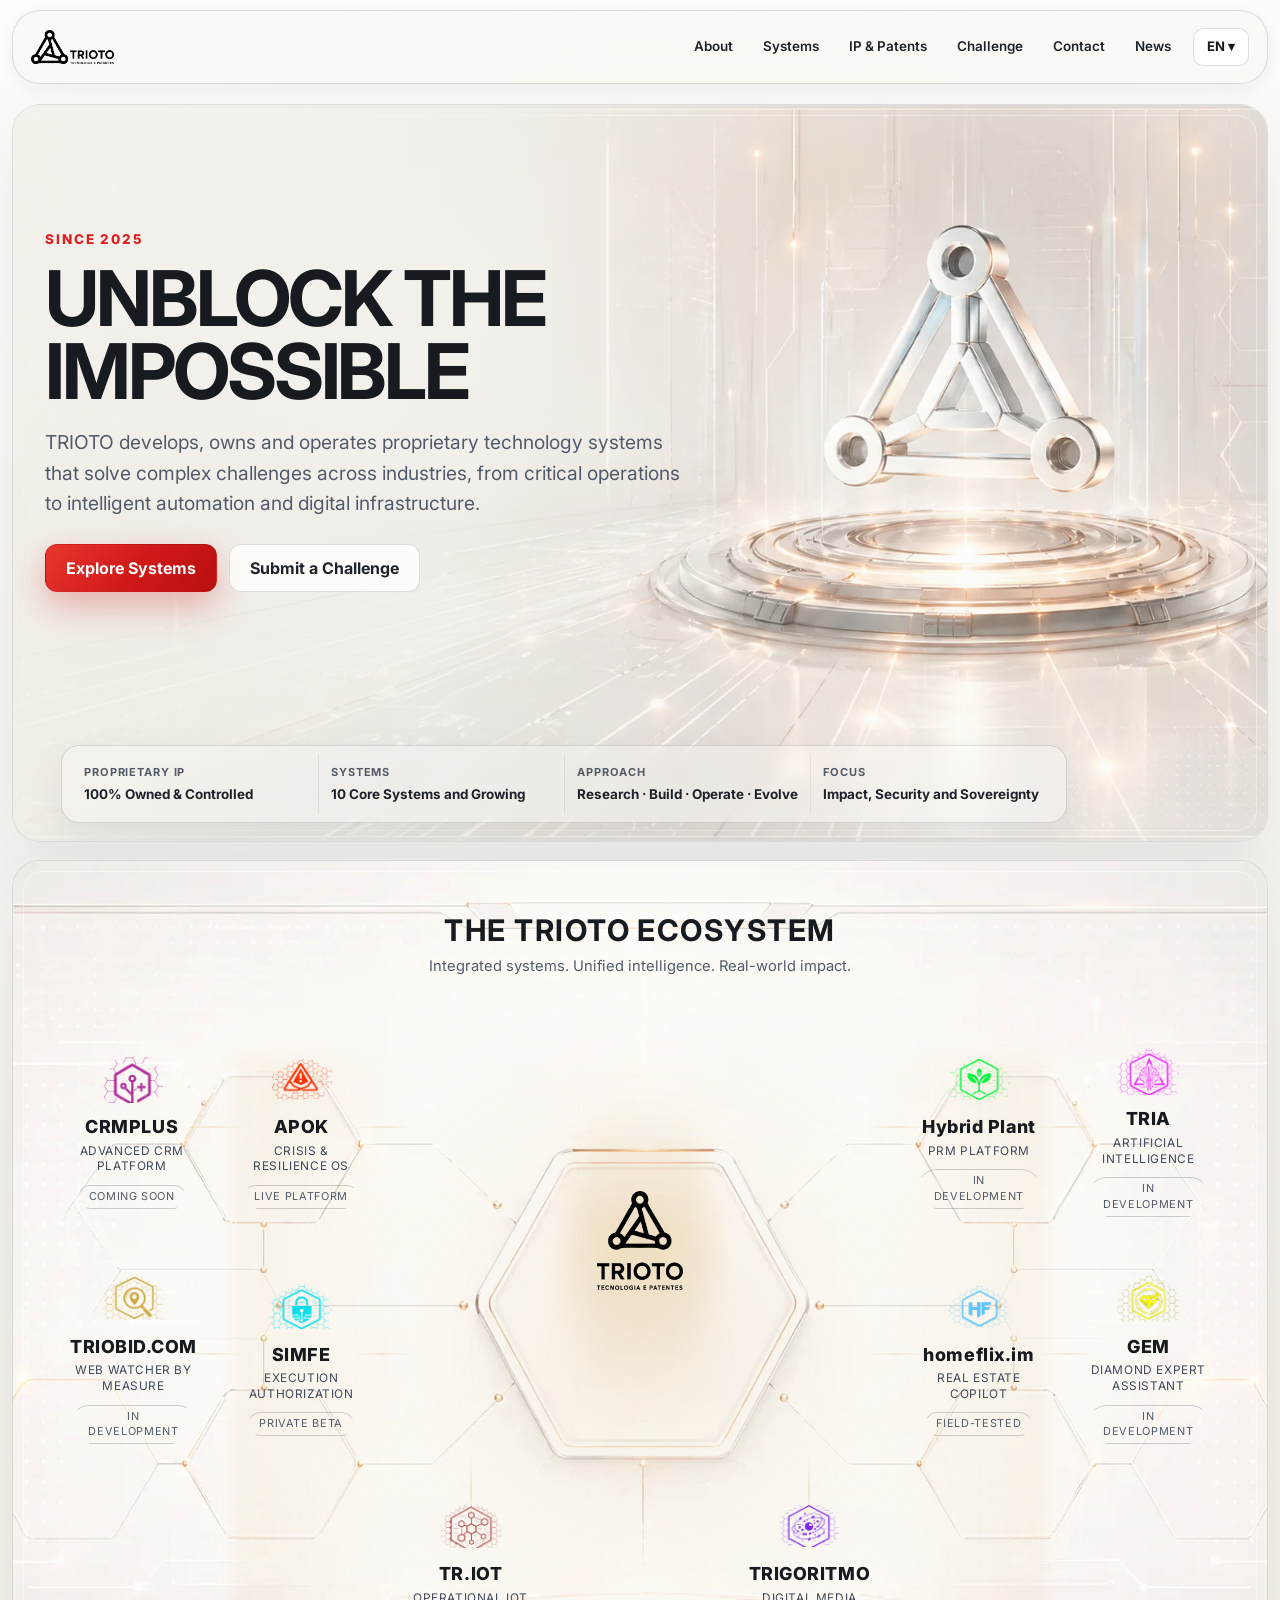
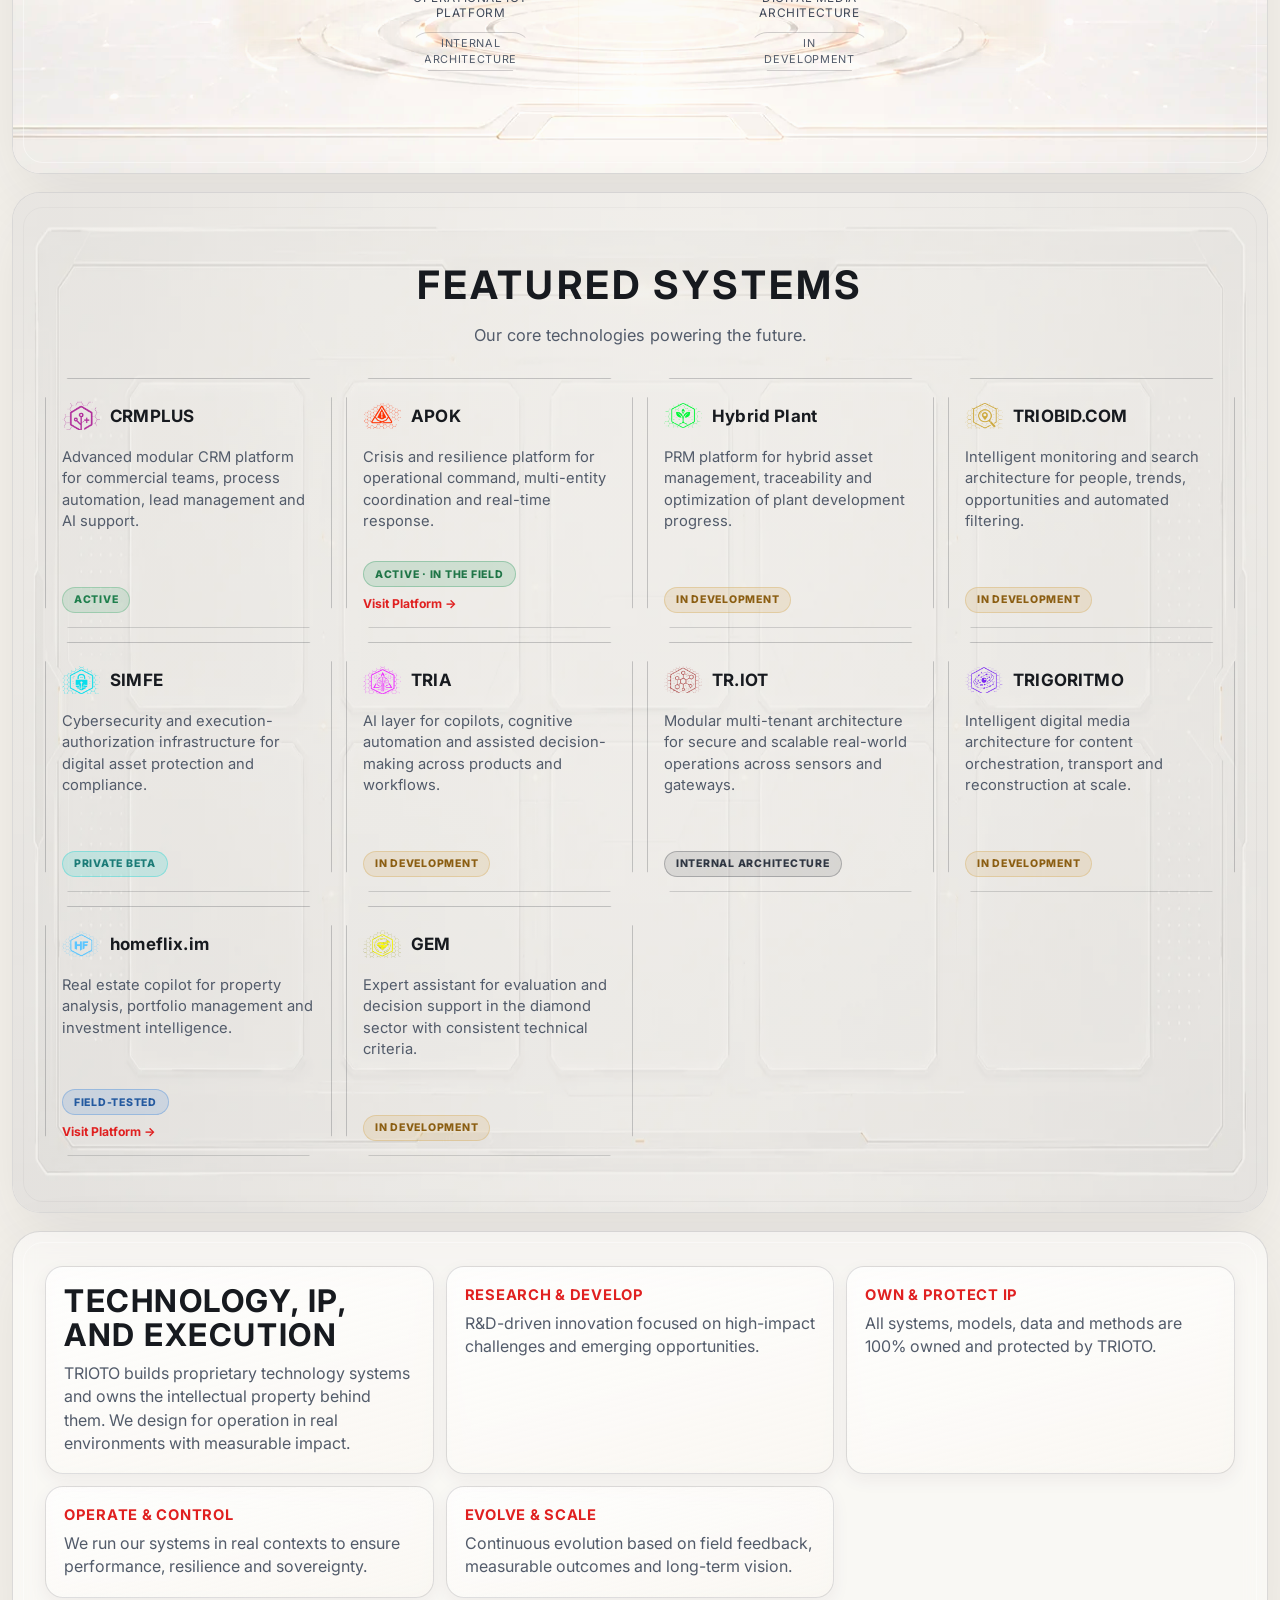
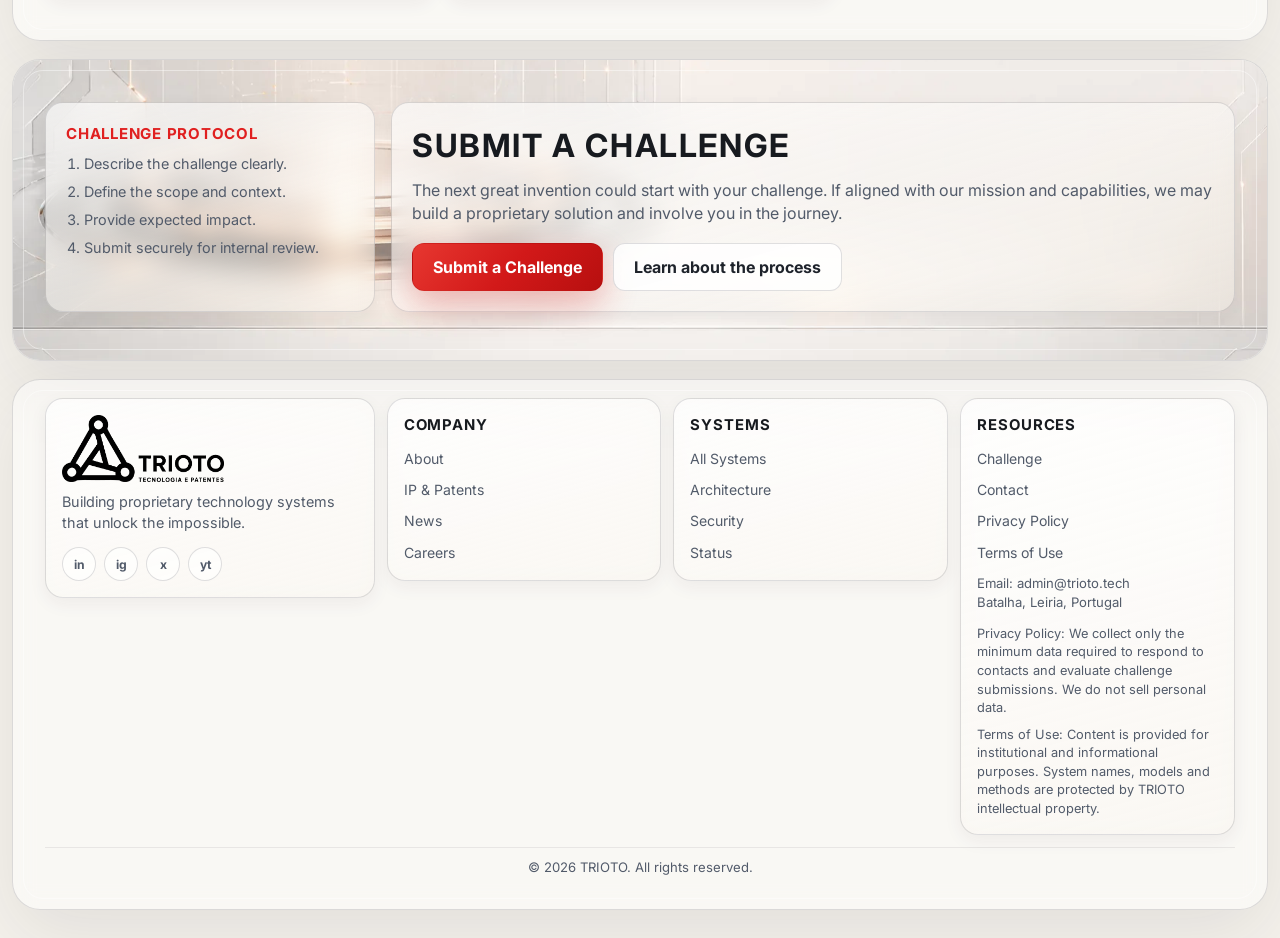
==== index.html @ 63479843 "Refine hero metrics bar visibility and align ecosystem/featured layout" ====
<!doctype html>
<html lang="en">
<head>
  <meta charset="utf-8">
  <meta name="viewport" content="width=device-width, initial-scale=1">
  <title>TRIOTO — Technology, IP & Operational Systems</title>
  <meta name="description" content="TRIOTO develops, owns and operates proprietary technology systems with in-house intellectual property across AI, cybersecurity and operational platforms.">
  <meta name="keywords" content="proprietary technology, intellectual property, technology systems, deep tech, AI, cybersecurity, operational platforms, TRIOTO">
  <meta name="robots" content="index, follow">

  <link rel="canonical" href="https://trioto.tech/">
  <link rel="alternate" hreflang="en" href="https://trioto.tech/">
  <link rel="alternate" hreflang="pt" href="https://trioto.tech/index-pt.html">
  <link rel="alternate" hreflang="x-default" href="https://trioto.tech/">

  <link rel="icon" href="/assets/favicon.svg" type="image/svg+xml">
  <link rel="icon" href="/assets/favicon-32.png" sizes="32x32">
  <link rel="icon" href="/assets/favicon-16.png" sizes="16x16">
  <link rel="apple-touch-icon" href="/assets/apple-touch-icon.png">
  <link rel="manifest" href="/site.webmanifest">

  <meta property="og:title" content="TRIOTO — Technology, IP & Operational Systems">
  <meta property="og:description" content="Integrated systems. Unified intelligence. Real-world impact.">
  <meta property="og:type" content="website">
  <meta property="og:url" content="https://trioto.tech/">
  <meta property="og:image" content="https://trioto.tech/assets/backgrounds/01_hero_landing_bg_with_3d_trioto_emblem.png">
  <meta name="twitter:card" content="summary_large_image">
  <meta name="twitter:title" content="TRIOTO — Technology, IP & Operational Systems">
  <meta name="twitter:description" content="Proprietary technology systems, in-house IP and real-world execution.">
  <meta name="twitter:image" content="https://trioto.tech/assets/backgrounds/01_hero_landing_bg_with_3d_trioto_emblem.png">

  <link rel="preconnect" href="https://fonts.googleapis.com">
  <link rel="preconnect" href="https://fonts.gstatic.com" crossorigin>
  <link href="https://fonts.googleapis.com/css2?family=Inter:wght@400;500;600;700;800&display=swap" rel="stylesheet">
  <link rel="stylesheet" href="assets/css/trioto-site.css?v=20260428r5">

  <script type="application/ld+json">
  {
    "@context": "https://schema.org",
    "@type": "Organization",
    "name": "TRIOTO",
    "url": "https://trioto.tech",
    "logo": "https://trioto.tech/assets/logo-trioto-horizontal-official-black.png",
    "email": "admin@trioto.tech",
    "address": {
      "@type": "PostalAddress",
      "addressLocality": "Batalha",
      "addressRegion": "Leiria",
      "addressCountry": "PT"
    }
  }
  </script>
</head>
<body>
  <a class="skip-link" href="#main">Skip to content</a>

  <header class="site-header">
    <div class="header-inner">
      <a class="brand-link" href="index.html" aria-label="TRIOTO home">
        <img class="brand-logo" src="assets/logo-trioto-horizontal-official-black.png" alt="TRIOTO">
        <span class="brand-text">
          <span class="brand-name">Technology & Intent</span>
          <span class="brand-tagline">Proprietary Systems</span>
        </span>
      </a>

      <button class="menu-toggle" type="button" aria-label="Open navigation" aria-expanded="false" aria-controls="primary-nav">☰</button>

      <nav class="primary-nav" id="primary-nav" aria-label="Primary">
        <a class="nav-link" href="#about">About</a>
        <a class="nav-link" href="#systems">Systems</a>
        <a class="nav-link" href="#ip-patents">IP &amp; Patents</a>
        <a class="nav-link" href="challenge.html">Challenge</a>
        <a class="nav-link" href="#contact">Contact</a>
        <a class="nav-link" href="#news">News</a>

        <details class="lang-switch">
          <summary>EN ▾</summary>
          <div class="lang-menu">
            <a href="index.html" aria-current="page">English</a>
            <a href="index-pt.html" lang="pt">Português</a>
          </div>
        </details>
      </nav>
    </div>
  </header>

  <main id="main">
    <section class="section-shell home-hero" data-parallax>
      <div class="section-bg" aria-hidden="true"></div>
      <div class="hero-grid">
        <div class="hero-copy reveal" data-reveal>
          <p class="eyebrow">Since 2025</p>
          <h1 class="hero-title"><span class="hero-line">Unblock the</span><span class="hero-line">impossible</span></h1>
          <p class="hero-lead">TRIOTO develops, owns and operates proprietary technology systems that solve complex challenges across industries, from critical operations to intelligent automation and digital infrastructure.</p>
          <div class="hero-actions">
            <a class="btn btn-primary" href="#systems">Explore Systems</a>
            <a class="btn btn-secondary" href="challenge.html">Submit a Challenge</a>
          </div>
        </div>
      </div>

      <aside class="hero-metrics hero-metrics-bar reveal" data-reveal aria-label="Key TRIOTO highlights">
        <div class="metric">
          <p class="metric-label">Proprietary IP</p>
          <p class="metric-value">100% Owned &amp; Controlled</p>
        </div>
        <div class="metric">
          <p class="metric-label">Systems</p>
          <p class="metric-value">10 Core Systems and Growing</p>
        </div>
        <div class="metric">
          <p class="metric-label">Approach</p>
          <p class="metric-value">Research · Build · Operate · Evolve</p>
        </div>
        <div class="metric">
          <p class="metric-label">Focus</p>
          <p class="metric-value">Impact, Security and Sovereignty</p>
        </div>
      </aside>
    </section>

    <section class="section-shell ecosystem-section" id="systems">
      <div class="section-bg" aria-hidden="true"></div>
      <div class="section-container">
        <h2 class="section-heading reveal" data-reveal>The TRIOTO Ecosystem</h2>
        <p class="section-subheading reveal" data-reveal>Integrated systems. Unified intelligence. Real-world impact.</p>

        <div class="ecosystem-map reveal" data-reveal>
          <div class="hex-slot" data-slot="crm">
            <div class="hex-tile" aria-label="CRMPLUS coming soon link">
              <img class="hex-logo" src="assets/logos-official/logo-crmplus-symbol.png" alt="CRMPLUS">
              <p class="hex-title">CRMPLUS</p>
              <p class="hex-subtitle">Advanced CRM Platform</p>
              <span class="hex-chip">Coming Soon</span>
            </div>
          </div>

          <div class="hex-slot" data-slot="apok">
            <a class="hex-tile is-link" href="https://www.apokaliptika.com/" target="_blank" rel="noopener">
              <img class="hex-logo" src="assets/logos-official/logo-apok-symbol.png" alt="APOK">
              <p class="hex-title">APOK</p>
              <p class="hex-subtitle">Crisis &amp; Resilience OS</p>
              <span class="hex-chip">Live Platform</span>
            </a>
          </div>

          <div class="hex-slot" data-slot="hybrid">
            <div class="hex-tile" aria-label="Hybrid Plant coming soon link">
              <img class="hex-logo" src="assets/logos-official/logo-hybridplant-symbol.png" alt="Hybrid Plant">
              <p class="hex-title">Hybrid Plant</p>
              <p class="hex-subtitle">PRM Platform</p>
              <span class="hex-chip">In Development</span>
            </div>
          </div>

          <div class="hex-slot" data-slot="tria">
            <div class="hex-tile" aria-label="TRIA coming soon link">
              <img class="hex-logo" src="assets/logos-official/logo-tria-symbol.png" alt="TRIA">
              <p class="hex-title">TRIA</p>
              <p class="hex-subtitle">Artificial Intelligence</p>
              <span class="hex-chip">In Development</span>
            </div>
          </div>

          <div class="hex-slot" data-slot="triobid">
            <div class="hex-tile" aria-label="TRIOBID.COM coming soon link">
              <img class="hex-logo" src="assets/logos-official/logo-triobid-symbol.png" alt="TRIOBID.COM">
              <p class="hex-title">TRIOBID.COM</p>
              <p class="hex-subtitle">Web Watcher by Measure</p>
              <span class="hex-chip">In Development</span>
            </div>
          </div>

          <div class="hex-slot" data-slot="simfe">
            <div class="hex-tile" aria-label="SIMFE coming soon link">
              <img class="hex-logo" src="assets/logos-official/logo-simfe-symbol.png" alt="SIMFE">
              <p class="hex-title">SIMFE</p>
              <p class="hex-subtitle">Execution Authorization</p>
              <span class="hex-chip">Private Beta</span>
            </div>
          </div>

          <div class="hex-slot" data-slot="homeflix">
            <a class="hex-tile is-link" href="https://homeflix.im/" target="_blank" rel="noopener">
              <img class="hex-logo" src="assets/logos-official/logo-homeflix-symbol.png" alt="homeflix.im">
              <p class="hex-title">homeflix.im</p>
              <p class="hex-subtitle">Real Estate Copilot</p>
              <span class="hex-chip">Field-Tested</span>
            </a>
          </div>

          <div class="hex-slot" data-slot="gem">
            <div class="hex-tile" aria-label="GEM coming soon link">
              <img class="hex-logo" src="assets/logos-official/logo-gem-symbol.png" alt="GEM">
              <p class="hex-title">GEM</p>
              <p class="hex-subtitle">Diamond Expert Assistant</p>
              <span class="hex-chip">In Development</span>
            </div>
          </div>

          <div class="hex-slot" data-slot="triot">
            <div class="hex-tile" aria-label="TR.IOT coming soon link">
              <img class="hex-logo" src="assets/logos-official/logo-triot-symbol.png" alt="TR.IOT">
              <p class="hex-title">TR.IOT</p>
              <p class="hex-subtitle">Operational IoT Platform</p>
              <span class="hex-chip">Internal Architecture</span>
            </div>
          </div>

          <div class="hex-slot" data-slot="trigoritmo">
            <div class="hex-tile" aria-label="TRIGORITMO coming soon link">
              <img class="hex-logo" src="assets/logos-official/logo-trigoritmo-symbol.png" alt="TRIGORITMO">
              <p class="hex-title">TRIGORITMO</p>
              <p class="hex-subtitle">Digital Media Architecture</p>
              <span class="hex-chip">In Development</span>
            </div>
          </div>

          <div class="hex-slot" data-slot="trioto">
            <a class="hex-tile center is-link" href="index.html">
              <img class="hex-logo" src="assets/logo-trioto-vertical-official-black.png" alt="TRIOTO official logo">
            </a>
          </div>
        </div>
      </div>
    </section>

    <section class="section-shell featured-section">
      <div class="section-bg" aria-hidden="true"></div>
      <div class="section-container">
        <h2 class="section-heading reveal" data-reveal>Featured Systems</h2>
        <p class="section-subheading reveal" data-reveal>Our core technologies powering the future.</p>

        <div class="featured-grid reveal" data-reveal>
          <article class="system-card">
            <header class="system-head">
              <img class="system-logo" src="assets/logos-official/logo-crmplus-symbol.png" alt="CRMPLUS">
              <h3 class="system-name">CRMPLUS</h3>
            </header>
            <p class="system-copy">Advanced modular CRM platform for commercial teams, process automation, lead management and AI support.</p>
            <span class="status-chip active">Active</span>
          </article>

          <article class="system-card">
            <header class="system-head">
              <img class="system-logo" src="assets/logos-official/logo-apok-symbol.png" alt="APOK">
              <h3 class="system-name">APOK</h3>
            </header>
            <p class="system-copy">Crisis and resilience platform for operational command, multi-entity coordination and real-time response.</p>
            <span class="status-chip field-active">Active · In the field</span>
            <a class="system-link" href="https://www.apokaliptika.com/" target="_blank" rel="noopener">Visit Platform</a>
          </article>

          <article class="system-card">
            <header class="system-head">
              <img class="system-logo" src="assets/logos-official/logo-hybridplant-symbol.png" alt="Hybrid Plant">
              <h3 class="system-name">Hybrid Plant</h3>
            </header>
            <p class="system-copy">PRM platform for hybrid asset management, traceability and optimization of plant development progress.</p>
            <span class="status-chip development">In development</span>
          </article>

          <article class="system-card">
            <header class="system-head">
              <img class="system-logo" src="assets/logos-official/logo-triobid-symbol.png" alt="TRIOBID.COM">
              <h3 class="system-name">TRIOBID.COM</h3>
            </header>
            <p class="system-copy">Intelligent monitoring and search architecture for people, trends, opportunities and automated filtering.</p>
            <span class="status-chip development">In development</span>
          </article>

          <article class="system-card">
            <header class="system-head">
              <img class="system-logo" src="assets/logos-official/logo-simfe-symbol.png" alt="SIMFE">
              <h3 class="system-name">SIMFE</h3>
            </header>
            <p class="system-copy">Cybersecurity and execution-authorization infrastructure for digital asset protection and compliance.</p>
            <span class="status-chip private-beta">Private beta</span>
          </article>

          <article class="system-card">
            <header class="system-head">
              <img class="system-logo" src="assets/logos-official/logo-tria-symbol.png" alt="TRIA">
              <h3 class="system-name">TRIA</h3>
            </header>
            <p class="system-copy">AI layer for copilots, cognitive automation and assisted decision-making across products and workflows.</p>
            <span class="status-chip development">In development</span>
          </article>

          <article class="system-card">
            <header class="system-head">
              <img class="system-logo" src="assets/logos-official/logo-triot-symbol.png" alt="TR.IOT">
              <h3 class="system-name">TR.IOT</h3>
            </header>
            <p class="system-copy">Modular multi-tenant architecture for secure and scalable real-world operations across sensors and gateways.</p>
            <span class="status-chip internal">Internal architecture</span>
          </article>

          <article class="system-card">
            <header class="system-head">
              <img class="system-logo" src="assets/logos-official/logo-trigoritmo-symbol.png" alt="TRIGORITMO">
              <h3 class="system-name">TRIGORITMO</h3>
            </header>
            <p class="system-copy">Intelligent digital media architecture for content orchestration, transport and reconstruction at scale.</p>
            <span class="status-chip development">In development</span>
          </article>

          <article class="system-card">
            <header class="system-head">
              <img class="system-logo" src="assets/logos-official/logo-homeflix-symbol.png" alt="homeflix.im">
              <h3 class="system-name">homeflix.im</h3>
            </header>
            <p class="system-copy">Real estate copilot for property analysis, portfolio management and investment intelligence.</p>
            <span class="status-chip field-tested">Field-tested</span>
            <a class="system-link" href="https://homeflix.im/" target="_blank" rel="noopener">Visit Platform</a>
          </article>

          <article class="system-card">
            <header class="system-head">
              <img class="system-logo" src="assets/logos-official/logo-gem-symbol.png" alt="GEM">
              <h3 class="system-name">GEM</h3>
            </header>
            <p class="system-copy">Expert assistant for evaluation and decision support in the diamond sector with consistent technical criteria.</p>
            <span class="status-chip development">In development</span>
          </article>
        </div>
      </div>
    </section>

    <section class="section-shell ip-section" id="about">
      <span id="ip-patents" class="section-anchor" aria-hidden="true"></span>
      <div class="section-container ip-grid">
        <article class="ip-lead reveal" data-reveal>
          <h2>Technology, IP, and execution</h2>
          <p>TRIOTO builds proprietary technology systems and owns the intellectual property behind them. We design for operation in real environments with measurable impact.</p>
        </article>
        <article class="ip-item reveal" data-reveal>
          <h3>Research &amp; Develop</h3>
          <p>R&amp;D-driven innovation focused on high-impact challenges and emerging opportunities.</p>
        </article>
        <article class="ip-item reveal" data-reveal>
          <h3>Own &amp; Protect IP</h3>
          <p>All systems, models, data and methods are 100% owned and protected by TRIOTO.</p>
        </article>
        <article class="ip-item reveal" data-reveal>
          <h3>Operate &amp; Control</h3>
          <p>We run our systems in real contexts to ensure performance, resilience and sovereignty.</p>
        </article>
        <article class="ip-item reveal" data-reveal>
          <h3>Evolve &amp; Scale</h3>
          <p>Continuous evolution based on field feedback, measurable outcomes and long-term vision.</p>
        </article>
      </div>
    </section>

    <section class="section-shell cta-section" id="challenge">
      <div class="section-bg" aria-hidden="true"></div>
      <div class="section-container challenge-grid">
        <article class="protocol-card reveal" data-reveal>
          <h3>Challenge Protocol</h3>
          <ol class="protocol-list">
            <li>Describe the challenge clearly.</li>
            <li>Define the scope and context.</li>
            <li>Provide expected impact.</li>
            <li>Submit securely for internal review.</li>
          </ol>
        </article>

        <article class="challenge-card reveal" data-reveal>
          <h2>Submit a challenge</h2>
          <p>The next great invention could start with your challenge. If aligned with our mission and capabilities, we may build a proprietary solution and involve you in the journey.</p>
          <div class="challenge-actions">
            <a class="btn btn-primary" href="challenge.html">Submit a Challenge</a>
            <a class="btn btn-secondary" href="challenge.html#challenge-protocol">Learn about the process</a>
          </div>
        </article>
      </div>
    </section>

    <footer class="section-shell site-footer">
      <div class="section-container">
        <div class="footer-grid">
          <article class="footer-card">
            <div class="footer-brand-row">
              <img class="footer-logo" src="assets/logo-trioto-horizontal-official-black.png" alt="TRIOTO">
            </div>
            <p>Building proprietary technology systems that unlock the impossible.</p>
            <div class="social-list">
              <span class="social-icon" aria-hidden="true">in</span>
              <span class="social-icon" aria-hidden="true">ig</span>
              <span class="social-icon" aria-hidden="true">x</span>
              <span class="social-icon" aria-hidden="true">yt</span>
            </div>
          </article>

          <section class="footer-column" id="news">
            <h3>Company</h3>
            <ul class="footer-links">
              <li><a class="footer-link" href="#about">About</a></li>
              <li><a class="footer-link" href="#ip-patents">IP &amp; Patents</a></li>
              <li><a class="footer-link" href="#news">News</a></li>
              <li><a class="footer-link" href="#news">Careers</a></li>
            </ul>
          </section>

          <section class="footer-column">
            <h3>Systems</h3>
            <ul class="footer-links">
              <li><a class="footer-link" href="#systems">All Systems</a></li>
              <li><a class="footer-link" href="#ip-patents">Architecture</a></li>
              <li><a class="footer-link" href="#ip-patents">Security</a></li>
              <li><a class="footer-link" href="#systems">Status</a></li>
            </ul>
          </section>

          <section class="footer-column">
            <h3>Resources</h3>
            <ul class="footer-links">
              <li><a class="footer-link" href="challenge.html">Challenge</a></li>
              <li><a class="footer-link" href="#contact">Contact</a></li>
              <li><a class="footer-link" href="#privacy-policy">Privacy Policy</a></li>
              <li><a class="footer-link" href="#terms-of-use">Terms of Use</a></li>
            </ul>
            <p class="footer-meta" id="contact">Email: admin@trioto.tech<br>Batalha, Leiria, Portugal</p>
            <p class="footer-legal" id="privacy-policy">Privacy Policy: We collect only the minimum data required to respond to contacts and evaluate challenge submissions. We do not sell personal data.</p>
            <p class="footer-legal" id="terms-of-use">Terms of Use: Content is provided for institutional and informational purposes. System names, models and methods are protected by TRIOTO intellectual property.</p>
          </section>
        </div>

        <p class="footer-bottom">© <span class="js-year"></span> TRIOTO. All rights reserved.</p>
      </div>
    </footer>
  </main>

  <script src="assets/js/trioto-site.js?v=20260428r5" defer></script>
</body>
</html>
---- assets/css/trioto-site.css ----
:root {
  --color-bg: #F5F2EC;
  --color-bg-soft: #FAF8F3;
  --color-surface: rgba(255, 255, 255, 0.45);
  --color-surface-strong: rgba(255, 255, 255, 0.56);
  --color-text: #171A1F;
  --color-text-muted: #525b6a;
  --color-border: rgba(30, 34, 42, 0.14);
  --color-border-soft: rgba(30, 34, 42, 0.08);
  --color-red: #E02020;
  --color-red-soft: #FF4A3D;
  --color-gold: #D8B16A;
  --color-cyan: #26D6D1;
  --color-graphite: #1E232B;
  --color-white: #FFFFFF;
  --radius-lg: 28px;
  --radius-md: 18px;
  --radius-sm: 12px;
  --shadow-lg: 0 24px 72px rgba(30, 34, 42, 0.09);
  --shadow-md: 0 14px 38px rgba(30, 34, 42, 0.07);
  --shadow-sm: 0 6px 18px rgba(30, 34, 42, 0.06);
  --glass-blur: 11px;
  --header-safe-top: 10px;
  --header-height: 72px;
  --header-offset: calc(var(--header-safe-top) + var(--header-height) + 16px);
  --container-max: 1280px;
  --hex-shape: polygon(25% 4%, 75% 4%, 98% 50%, 75% 96%, 25% 96%, 2% 50%);
}

* {
  box-sizing: border-box;
}

html {
  scroll-behavior: smooth;
  background: var(--color-bg);
  scroll-padding-top: var(--header-offset);
}

body {
  margin: 0;
  font-family: "Inter", "Segoe UI", "Helvetica Neue", Arial, sans-serif;
  color: var(--color-text);
  background:
    radial-gradient(circle at 8% -2%, rgba(255, 255, 255, 0.9) 0%, rgba(245, 242, 236, 0) 35%),
    radial-gradient(circle at 92% 2%, rgba(255, 255, 255, 0.76) 0%, rgba(245, 242, 236, 0) 30%),
    var(--color-bg);
  line-height: 1.45;
  overflow-x: clip;
}

img {
  max-width: 100%;
  height: auto;
  display: block;
}

a {
  color: inherit;
}

.skip-link {
  position: absolute;
  top: -999px;
  left: 10px;
  z-index: 3000;
  padding: 10px 14px;
  border-radius: var(--radius-sm);
  background: var(--color-graphite);
  color: var(--color-white);
  font-weight: 600;
}

.skip-link:focus-visible {
  top: 10px;
}

.site-header {
  position: fixed;
  top: var(--header-safe-top);
  left: 12px;
  right: 12px;
  z-index: 2000;
  border: 1px solid var(--color-border);
  border-radius: var(--radius-lg);
  background: rgba(250, 248, 243, 0.84);
  backdrop-filter: blur(14px);
  box-shadow: var(--shadow-sm);
}

.header-inner {
  width: min(var(--container-max), calc(100% - 36px));
  height: var(--header-height);
  margin: 0 auto;
  display: flex;
  align-items: center;
  justify-content: space-between;
  gap: 16px;
}

.brand-link {
  display: inline-flex;
  height: 100%;
  align-items: center;
  gap: 8px;
  text-decoration: none;
}

.brand-logo {
  width: auto;
  height: clamp(28px, calc(var(--header-height) - 30px), 34px);
  max-width: 156px;
  object-fit: contain;
  object-position: left center;
}

.brand-text {
  display: none;
  gap: 2px;
}

.brand-name {
  font-size: 0.92rem;
  font-weight: 700;
  letter-spacing: 0.08em;
  text-transform: uppercase;
}

.brand-tagline {
  font-size: 0.67rem;
  color: var(--color-text-muted);
  letter-spacing: 0.12em;
  text-transform: uppercase;
}

.primary-nav {
  display: flex;
  align-items: center;
  gap: 6px;
}

.nav-link {
  text-decoration: none;
  font-size: 0.84rem;
  font-weight: 600;
  color: var(--color-graphite);
  border-radius: 10px;
  padding: 10px 12px;
  transition: background-color 180ms ease, color 180ms ease;
}

.nav-link:hover,
.nav-link:focus-visible {
  background: rgba(255, 255, 255, 0.74);
  color: var(--color-red);
}

.nav-link:focus-visible,
.menu-toggle:focus-visible,
.lang-switch summary:focus-visible,
.btn:focus-visible,
.system-link:focus-visible,
.footer-link:focus-visible,
.chip-link:focus-visible,
input:focus-visible,
textarea:focus-visible,
.checkbox-line input:focus-visible + span {
  outline: 3px solid rgba(224, 32, 32, 0.5);
  outline-offset: 2px;
}

.menu-toggle {
  display: none;
  border: 1px solid var(--color-border);
  background: rgba(255, 255, 255, 0.8);
  color: var(--color-text);
  border-radius: 10px;
  width: 44px;
  height: 44px;
  align-items: center;
  justify-content: center;
  font-size: 1.2rem;
  cursor: pointer;
}

.lang-switch {
  position: relative;
  margin-left: 4px;
}

.lang-switch summary {
  list-style: none;
  border: 1px solid var(--color-border);
  background: rgba(255, 255, 255, 0.88);
  border-radius: 10px;
  padding: 8px 11px;
  min-width: 56px;
  font-size: 0.82rem;
  font-weight: 700;
  cursor: pointer;
  display: inline-flex;
  align-items: center;
  justify-content: center;
  gap: 4px;
}

.lang-switch summary::-webkit-details-marker {
  display: none;
}

.lang-switch[open] summary {
  background: var(--color-white);
}

.lang-menu {
  position: absolute;
  top: calc(100% + 6px);
  right: 0;
  min-width: 110px;
  background: var(--color-white);
  border: 1px solid var(--color-border);
  border-radius: var(--radius-sm);
  box-shadow: var(--shadow-sm);
  padding: 6px;
  display: grid;
  gap: 4px;
}

.lang-menu a {
  text-decoration: none;
  color: var(--color-text);
  font-size: 0.82rem;
  font-weight: 600;
  border-radius: 8px;
  padding: 8px 10px;
}

.lang-menu a:hover,
.lang-menu a:focus-visible {
  background: var(--color-bg-soft);
}

main {
  width: min(var(--container-max), calc(100% - 24px));
  margin: 0 auto;
  padding: calc(var(--header-offset) + 6px) 0 28px;
}

.section-shell {
  position: relative;
  overflow: hidden;
  border-radius: var(--radius-lg);
  border: 1px solid var(--color-border);
  background: var(--color-surface);
  backdrop-filter: blur(var(--glass-blur));
  box-shadow: var(--shadow-lg);
}

.section-shell + .section-shell {
  margin-top: 18px;
}

.section-shell::after {
  content: "";
  position: absolute;
  inset: 10px;
  border: 1px solid rgba(255, 255, 255, 0.42);
  border-radius: calc(var(--radius-lg) - 8px);
  pointer-events: none;
}

.section-bg {
  position: absolute;
  inset: 0;
  z-index: 0;
  pointer-events: none;
}

.section-container {
  width: min(var(--container-max), calc(100% - 64px));
  margin: 0 auto;
  position: relative;
  z-index: 2;
}

.section-anchor {
  display: block;
  height: 0;
  scroll-margin-top: var(--header-offset);
}

section[id],
article[id],
div[id],
footer[id] {
  scroll-margin-top: var(--header-offset);
}

:target {
  scroll-margin-top: var(--header-offset);
}

.reveal {
  opacity: 1;
  transform: translateY(0);
  transition: opacity 380ms ease, transform 460ms ease;
}

.has-scroll-reveal .reveal {
  opacity: 1;
  transform: none;
}

.has-scroll-reveal .reveal.is-visible {
  opacity: 1;
  transform: translateY(0);
}

.home-hero {
  min-height: min(82vh, 780px);
  display: flex;
  align-items: center;
  padding-bottom: 124px;
}

.home-hero .section-bg {
  background-image: image-set(
    url("../backgrounds/01_hero_landing_bg_with_3d_trioto_emblem.webp") type("image/webp"),
    url("../backgrounds/01_hero_landing_bg_with_3d_trioto_emblem.png") type("image/png")
  );
  background-size: cover;
  background-position: calc(56% + var(--hero-shift-x, 0px)) calc(50% + var(--hero-shift-y, 0px));
  transform: scale(1.03);
  transition: background-position 140ms linear;
}

.home-hero::before {
  content: "";
  position: absolute;
  inset: 0;
  z-index: 1;
  background: linear-gradient(
    90deg,
    rgba(245, 242, 236, 0.88) 0%,
    rgba(245, 242, 236, 0.62) 33%,
    rgba(245, 242, 236, 0.2) 58%,
    rgba(245, 242, 236, 0.08) 100%
  );
}

.hero-grid {
  width: min(var(--container-max), calc(100% - 64px));
  margin: 0 auto;
  display: grid;
  grid-template-columns: minmax(0, 1fr);
  gap: 14px;
  align-items: start;
  position: relative;
  z-index: 2;
  padding: clamp(34px, 6.5vw, 78px) 0;
}

.hero-copy {
  max-width: 760px;
}

.eyebrow {
  margin: 0;
  color: var(--color-red);
  font-weight: 800;
  letter-spacing: 0.14em;
  text-transform: uppercase;
  font-size: 0.84rem;
}

.hero-title {
  margin: 14px 0 18px;
  font-size: clamp(2.3rem, 6vw, 5.3rem);
  line-height: 0.95;
  letter-spacing: -0.04em;
  text-transform: uppercase;
}

.hero-title .hero-line {
  display: block;
}

.hero-lead {
  margin: 0;
  max-width: 640px;
  color: var(--color-text-muted);
  font-size: clamp(1rem, 1.5vw, 1.2rem);
  line-height: 1.58;
}

.hero-actions {
  margin-top: 26px;
  display: flex;
  flex-wrap: wrap;
  gap: 12px;
}

.btn {
  border: 1px solid transparent;
  border-radius: 12px;
  display: inline-flex;
  align-items: center;
  justify-content: center;
  gap: 8px;
  min-height: 48px;
  padding: 0 20px;
  text-decoration: none;
  font-weight: 700;
  cursor: pointer;
  transition: transform 180ms ease, box-shadow 180ms ease, filter 180ms ease;
}

.btn:hover,
.btn:focus-visible {
  transform: translateY(-1px);
}

.btn-primary {
  color: var(--color-white);
  background: linear-gradient(130deg, #e73730 0%, #d21919 52%, #b70f0f 100%);
  border-color: rgba(165, 13, 13, 0.24);
  box-shadow: 0 14px 34px rgba(210, 25, 25, 0.3);
}

.btn-primary:hover,
.btn-primary:focus-visible {
  filter: brightness(1.04);
  box-shadow: 0 18px 40px rgba(210, 25, 25, 0.36);
}

.btn-secondary {
  color: var(--color-graphite);
  border-color: var(--color-border);
  background: rgba(255, 255, 255, 0.82);
}

.btn:disabled {
  opacity: 0.72;
  cursor: wait;
}

.hero-metrics {
  border-radius: var(--radius-md);
  border: 1px solid var(--color-border);
  background: rgba(255, 255, 255, 0.28);
  backdrop-filter: blur(8px);
  box-shadow: var(--shadow-md);
  padding: 8px 10px;
  display: grid;
  grid-template-columns: repeat(4, minmax(0, 1fr));
  gap: 0;
  max-width: none;
  justify-self: start;
  margin-top: 0;
}

.hero-metrics-bar {
  width: auto;
  margin: 0;
  position: absolute;
  left: 48px;
  right: 48px;
  bottom: 18px;
  transform: none;
  z-index: 2;
  max-width: none;
}

.metric {
  padding: 10px 12px;
  min-width: 0;
}

.metric + .metric {
  border-left: 1px solid var(--color-border-soft);
}

.metric-label {
  margin: 0;
  color: var(--color-text-muted);
  font-size: 0.69rem;
  text-transform: uppercase;
  letter-spacing: 0.08em;
  font-weight: 700;
}

.metric-value {
  margin: 5px 0 0;
  color: var(--color-graphite);
  font-weight: 700;
  font-size: 0.84rem;
  line-height: 1.42;
}

.about-strip {
  padding: clamp(30px, 5vw, 52px) 0;
}

.about-grid {
  display: grid;
  grid-template-columns: minmax(0, 1.15fr) minmax(260px, 0.85fr);
  gap: 16px;
}

.about-card,
.about-side {
  border: 1px solid var(--color-border);
  background: var(--color-surface-strong);
  border-radius: var(--radius-md);
  box-shadow: var(--shadow-sm);
  padding: 22px 24px;
}

.about-card h2,
.about-side h3 {
  margin: 0 0 10px;
  letter-spacing: 0.03em;
  text-transform: uppercase;
}

.about-card h2 {
  font-size: clamp(1.25rem, 2.8vw, 2rem);
}

.about-card p,
.about-side p {
  margin: 0;
  color: var(--color-text-muted);
}

.about-side h3 {
  font-size: 0.98rem;
}

.section-heading {
  margin: 0;
  font-size: clamp(1.6rem, 4vw, 2.45rem);
  text-transform: uppercase;
  letter-spacing: 0.08em;
  text-align: center;
}

.section-subheading {
  margin: 8px auto 0;
  text-align: center;
  color: var(--color-text-muted);
  max-width: 740px;
  font-size: 1.02rem;
}

.ecosystem-section {
  padding: 48px 0 62px;
}

.ecosystem-section .section-heading {
  font-size: clamp(1.26rem, 2.8vw, 1.86rem);
  letter-spacing: 0.05em;
}

.ecosystem-section .section-subheading {
  font-size: 0.92rem;
  margin-top: 4px;
}

.ecosystem-section .section-bg {
  background-image: image-set(
    url("../backgrounds/02_ecosystem_network_bg.webp") type("image/webp"),
    url("../backgrounds/02_ecosystem_network_bg.png") type("image/png")
  );
  background-size: cover;
  background-position: center;
  filter: contrast(1.08) brightness(0.99) saturate(1.08);
}

.ecosystem-map {
  position: relative;
  isolation: isolate;
  margin-top: 24px;
  margin-left: auto;
  margin-right: auto;
  width: min(1240px, 100%);
  display: grid;
  grid-template-columns: repeat(7, minmax(134px, 1fr));
  grid-template-rows: repeat(3, minmax(198px, auto));
  gap: 16px 12px;
  align-items: center;
  justify-items: center;
  padding: 20px 8px 24px;
  grid-template-areas:
    "crm apok . trioto . hybrid tria"
    "triobid simfe . trioto . homeflix gem"
    ". . triot . trigoritmo . .";
}

.ecosystem-map::before {
  content: "";
  position: absolute;
  inset: 8% 16%;
  z-index: -2;
  background:
    radial-gradient(circle at center, rgba(216, 177, 106, 0.16) 0%, rgba(216, 177, 106, 0.06) 36%, rgba(216, 177, 106, 0) 70%),
    linear-gradient(90deg, rgba(216, 177, 106, 0.11) 0%, rgba(216, 177, 106, 0) 22%, rgba(216, 177, 106, 0) 78%, rgba(216, 177, 106, 0.11) 100%);
  filter: blur(10px);
  pointer-events: none;
}

.ecosystem-map::after {
  content: "";
  position: absolute;
  inset: 0;
  z-index: -1;
  background:
    linear-gradient(90deg, rgba(216, 177, 106, 0.16) 0 1px, transparent 1px) center / 124px 100% no-repeat,
    linear-gradient(0deg, rgba(216, 177, 106, 0.11) 0 1px, transparent 1px) center / 100% 132px no-repeat;
  opacity: 0.28;
  pointer-events: none;
}

.hex-slot[data-slot="crm"] { grid-area: crm; }
.hex-slot[data-slot="apok"] { grid-area: apok; }
.hex-slot[data-slot="hybrid"] { grid-area: hybrid; }
.hex-slot[data-slot="tria"] { grid-area: tria; }
.hex-slot[data-slot="triobid"] { grid-area: triobid; }
.hex-slot[data-slot="simfe"] { grid-area: simfe; }
.hex-slot[data-slot="homeflix"] { grid-area: homeflix; }
.hex-slot[data-slot="gem"] { grid-area: gem; }
.hex-slot[data-slot="triot"] { grid-area: triot; }
.hex-slot[data-slot="trigoritmo"] { grid-area: trigoritmo; }
.hex-slot[data-slot="trioto"] { grid-area: trioto; }

.hex-slot[data-slot="trioto"] {
  position: relative;
}

.hex-slot {
  width: 100%;
  min-height: 196px;
  display: grid;
  place-items: center;
  position: relative;
}

.hex-slot[data-slot="trioto"]::before {
  content: "";
  position: absolute;
  inset: 4%;
  z-index: -1;
  border-radius: 50%;
  background: radial-gradient(circle, rgba(216, 177, 106, 0.34) 0%, rgba(216, 177, 106, 0.16) 46%, rgba(216, 177, 106, 0) 78%);
  filter: blur(15px);
  pointer-events: none;
}

.hex-slot:not([data-slot="trioto"])::after {
  content: "";
  position: absolute;
  top: 50%;
  width: 54px;
  height: 1px;
  background: linear-gradient(90deg, rgba(216, 177, 106, 0.02) 0%, rgba(216, 177, 106, 0.54) 50%, rgba(216, 177, 106, 0.02) 100%);
  transform: translateY(-50%);
  opacity: 0.9;
  pointer-events: none;
}

.hex-slot[data-slot="crm"]::after,
.hex-slot[data-slot="apok"]::after,
.hex-slot[data-slot="triobid"]::after,
.hex-slot[data-slot="simfe"]::after {
  right: -30px;
}

.hex-slot[data-slot="hybrid"]::after,
.hex-slot[data-slot="tria"]::after,
.hex-slot[data-slot="homeflix"]::after,
.hex-slot[data-slot="gem"]::after {
  left: -30px;
}

.hex-slot[data-slot="triot"]::after,
.hex-slot[data-slot="trigoritmo"]::after {
  width: 1px;
  height: 62px;
  top: -20px;
  left: 50%;
  transform: translateX(-50%);
  background: linear-gradient(180deg, rgba(216, 177, 106, 0.02) 0%, rgba(216, 177, 106, 0.54) 55%, rgba(216, 177, 106, 0.02) 100%);
}

.hex-tile {
  -webkit-clip-path: var(--hex-shape);
  clip-path: var(--hex-shape);
  border: 1.6px solid rgba(216, 177, 106, 0.56);
  background: none;
  backdrop-filter: none;
  box-shadow: none;
  width: min(212px, 100%);
  min-height: 210px;
  padding: 18px 16px 15px;
  position: relative;
  display: grid;
  grid-template-rows: auto auto auto auto;
  align-content: center;
  justify-items: center;
  text-align: center;
  gap: 6px;
  text-decoration: none;
  color: inherit;
  overflow: hidden;
  transition: transform 180ms ease, box-shadow 180ms ease, border-color 180ms ease;
}

.hex-tile::before {
  content: "";
  position: absolute;
  inset: 7px;
  -webkit-clip-path: var(--hex-shape);
  clip-path: var(--hex-shape);
  border: 1px solid rgba(255, 255, 255, 0.32);
  pointer-events: none;
}

.hex-tile.is-link:hover,
.hex-tile.is-link:focus-visible {
  transform: translateY(-3px);
  border-color: rgba(224, 32, 32, 0.34);
  box-shadow: 0 14px 30px rgba(30, 34, 42, 0.12);
}

.hex-logo {
  width: 62px;
  height: 62px;
  object-fit: contain;
}

.hex-title {
  margin: 0;
  font-weight: 800;
  font-size: 1.12rem;
  letter-spacing: 0.03em;
  line-height: 1.2;
  text-wrap: balance;
}

.hex-subtitle {
  margin: 0;
  color: #3f4858;
  font-size: 0.74rem;
  line-height: 1.32;
  text-transform: uppercase;
  letter-spacing: 0.05em;
  max-width: 148px;
}

.hex-chip {
  margin-top: 4px;
  border-radius: 999px;
  border: 1px solid rgba(30, 34, 42, 0.2);
  padding: 3px 10px;
  font-size: 0.68rem;
  letter-spacing: 0.06em;
  text-transform: uppercase;
  color: var(--color-text-muted);
}

.hex-tile.center {
  width: min(336px, 100%);
  min-height: 386px;
  padding: 24px;
  background: none;
  border-width: 2px;
  border-color: rgba(216, 177, 106, 0.64);
  box-shadow: none;
  display: grid;
  grid-template-rows: auto;
  gap: 0;
  place-items: center;
  justify-items: center;
  align-items: center;
}

.hex-tile.center .hex-logo {
  width: 216px;
  height: auto;
  max-width: 82%;
  margin: 0 auto;
  display: block;
}

.featured-section {
  padding: 56px 0 56px;
}

.featured-section .section-container {
  padding-top: 4px;
}

.featured-section .section-heading {
  margin-top: 4px;
}

.featured-section .section-subheading {
  margin-top: 10px;
}

.featured-section .section-bg {
  background-image: image-set(
    url("../backgrounds/03_featured_systems_grid_bg.webp") type("image/webp"),
    url("../backgrounds/03_featured_systems_grid_bg.png") type("image/png")
  );
  background-size: 100% 100%;
  background-position: center top;
  filter: brightness(0.94) saturate(0.92);
}

.featured-section::before {
  content: "";
  position: absolute;
  inset: 0;
  z-index: 1;
  background: linear-gradient(180deg, rgba(245, 242, 236, 0.54) 0%, rgba(245, 242, 236, 0.44) 100%);
}

.featured-section::after {
  inset: 14px 10px 10px;
  border-color: rgba(30, 34, 42, 0.08);
}

.featured-grid {
  width: min(1142px, 100%);
  margin: 34px auto 0;
  display: grid;
  grid-template-columns: repeat(5, minmax(0, 1fr));
  column-gap: 40px;
  row-gap: 22px;
}

.system-card {
  position: relative;
  -webkit-clip-path: polygon(8% 0, 92% 0, 100% 8%, 100% 92%, 92% 100%, 8% 100%, 0 92%, 0 8%);
  clip-path: polygon(8% 0, 92% 0, 100% 8%, 100% 92%, 92% 100%, 8% 100%, 0 92%, 0 8%);
  border-radius: 0;
  border: 1px solid rgba(30, 34, 42, 0.22);
  background: none;
  backdrop-filter: none;
  box-shadow: none;
  padding: 18px 16px 14px;
  display: grid;
  grid-template-rows: auto minmax(0, 1fr) auto auto;
  align-items: start;
  min-height: 250px;
  transition: transform 170ms ease, box-shadow 170ms ease;
}

.system-card::before {
  content: none;
  position: absolute;
  inset: 8px;
  border-radius: 14px;
  border: 1px solid rgba(30, 34, 42, 0.09);
  pointer-events: none;
}

.system-card > * {
  position: relative;
  z-index: 1;
}

.system-card:hover {
  transform: translateY(-2px);
  box-shadow: 0 8px 18px rgba(30, 34, 42, 0.06);
}

.system-head {
  display: flex;
  align-items: center;
  gap: 10px;
}

.system-logo {
  width: 38px;
  height: 38px;
  object-fit: contain;
  flex: 0 0 auto;
}

.system-name {
  margin: 0;
  font-size: 1.06rem;
  letter-spacing: 0.01em;
}

.system-copy {
  margin: 12px 0 14px;
  color: var(--color-text-muted);
  font-size: 0.92rem;
  line-height: 1.46;
}

.status-chip {
  border-radius: 999px;
  border: 1px solid var(--color-border);
  display: inline-flex;
  align-items: center;
  justify-content: center;
  min-height: 26px;
  max-width: fit-content;
  padding: 0 11px;
  font-size: 0.66rem;
  text-transform: uppercase;
  letter-spacing: 0.07em;
  font-weight: 800;
}

.status-chip.active {
  background: rgba(53, 164, 100, 0.14);
  color: #1f7f4d;
  border-color: rgba(53, 164, 100, 0.32);
}

.status-chip.field-active {
  background: rgba(45, 154, 96, 0.16);
  color: #1f7547;
  border-color: rgba(45, 154, 96, 0.34);
}

.status-chip.development {
  background: rgba(216, 177, 106, 0.2);
  color: #8b5e12;
  border-color: rgba(216, 177, 106, 0.44);
}

.status-chip.private-beta {
  background: rgba(38, 214, 209, 0.18);
  color: #1b7b77;
  border-color: rgba(38, 214, 209, 0.38);
}

.status-chip.internal {
  background: rgba(30, 35, 43, 0.1);
  color: #2f3642;
  border-color: rgba(30, 35, 43, 0.26);
}

.status-chip.field-tested {
  background: rgba(72, 139, 217, 0.16);
  color: #23599f;
  border-color: rgba(72, 139, 217, 0.38);
}

.system-link {
  margin-top: 8px;
  text-decoration: none;
  font-size: 0.76rem;
  font-weight: 700;
  color: var(--color-red);
  max-width: fit-content;
}

.system-link::after {
  content: " \2192";
}

.ip-section {
  padding: 34px 0 42px;
}

.ip-grid {
  display: grid;
  grid-template-columns: minmax(280px, 1.2fr) repeat(4, minmax(0, 1fr));
  gap: 12px;
}

.ip-lead,
.ip-item {
  border: 1px solid var(--color-border);
  border-radius: var(--radius-md);
  background: linear-gradient(165deg, rgba(255, 255, 255, 0.64) 0%, rgba(247, 243, 235, 0.46) 100%);
  backdrop-filter: blur(var(--glass-blur));
  box-shadow: var(--shadow-sm);
  padding: 18px;
}

.ip-lead h2 {
  margin: 0 0 10px;
  font-size: clamp(1.35rem, 2.8vw, 1.95rem);
  text-transform: uppercase;
  line-height: 1.08;
  letter-spacing: 0.05em;
}

.ip-lead p,
.ip-item p {
  margin: 0;
  color: var(--color-text-muted);
}

.ip-item h3 {
  margin: 0 0 6px;
  color: var(--color-red);
  font-size: 0.92rem;
  text-transform: uppercase;
  letter-spacing: 0.05em;
}

.cta-section {
  padding: 42px 0 48px;
}

.cta-section .section-bg {
  background-image: image-set(
    url("../backgrounds/04_challenge_footer_bg.webp") type("image/webp"),
    url("../backgrounds/04_challenge_footer_bg.png") type("image/png")
  );
  background-size: cover;
  background-position: center;
}

.challenge-grid {
  display: grid;
  grid-template-columns: minmax(280px, 330px) minmax(0, 1fr);
  gap: 16px;
}

.protocol-card,
.challenge-card {
  border: 1px solid var(--color-border);
  border-radius: var(--radius-md);
  background: linear-gradient(165deg, rgba(255, 255, 255, 0.64) 0%, rgba(247, 243, 235, 0.46) 100%);
  box-shadow: var(--shadow-sm);
  backdrop-filter: blur(var(--glass-blur));
  padding: 20px;
}

.protocol-card h3,
.challenge-card h2 {
  margin: 0 0 10px;
  text-transform: uppercase;
  letter-spacing: 0.05em;
}

.protocol-card h3 {
  color: var(--color-red);
  font-size: 0.94rem;
}

.protocol-list {
  margin: 0;
  padding-left: 18px;
  display: grid;
  gap: 7px;
  color: var(--color-text-muted);
  font-size: 0.9rem;
}

.challenge-card h2 {
  font-size: clamp(1.45rem, 3vw, 2rem);
}

.challenge-card p {
  margin: 0;
  color: var(--color-text-muted);
}

.challenge-actions {
  margin-top: 18px;
  display: flex;
  flex-wrap: wrap;
  gap: 10px;
}

.footer-legal {
  margin: 8px 0 0;
  color: var(--color-text-muted);
  font-size: 0.8rem;
  line-height: 1.45;
}

.news-section {
  padding: 30px 0 36px;
}

.news-grid {
  margin-top: 20px;
  display: grid;
  grid-template-columns: repeat(2, minmax(0, 1fr));
  gap: 12px;
}

.news-card {
  border: 1px solid var(--color-border);
  border-radius: var(--radius-md);
  background: var(--color-surface-strong);
  box-shadow: var(--shadow-sm);
  padding: 18px;
}

.news-card h3 {
  margin: 0 0 8px;
  font-size: 1rem;
}

.news-card p {
  margin: 0;
  color: var(--color-text-muted);
  font-size: 0.91rem;
}

.contact-section {
  padding: 16px 0 18px;
}

.contact-card {
  border: 1px solid var(--color-border);
  border-radius: var(--radius-md);
  background: linear-gradient(165deg, rgba(255, 255, 255, 0.64) 0%, rgba(247, 243, 235, 0.46) 100%);
  backdrop-filter: blur(var(--glass-blur));
  box-shadow: var(--shadow-sm);
  padding: 16px;
  display: grid;
  gap: 10px;
}

.contact-card h2 {
  margin: 0;
  text-transform: uppercase;
  letter-spacing: 0.05em;
}

.contact-item {
  margin: 0;
  color: var(--color-text-muted);
}

.contact-item a {
  color: var(--color-red);
  text-decoration: none;
  font-weight: 700;
}

.legal-section {
  padding: 24px 0 32px;
}

.legal-grid {
  display: grid;
  grid-template-columns: repeat(2, minmax(0, 1fr));
  gap: 12px;
}

.legal-card {
  border: 1px solid var(--color-border);
  border-radius: var(--radius-md);
  background: var(--color-surface-strong);
  box-shadow: var(--shadow-sm);
  padding: 18px;
}

.legal-card h3 {
  margin: 0 0 8px;
  font-size: 0.98rem;
  text-transform: uppercase;
  letter-spacing: 0.04em;
}

.legal-card p {
  margin: 0;
  color: var(--color-text-muted);
  font-size: 0.9rem;
}

.site-footer {
  padding: 18px 0;
}

.footer-grid {
  display: grid;
  grid-template-columns: minmax(260px, 1.2fr) repeat(3, minmax(140px, 1fr));
  gap: 12px;
  align-items: start;
}

.footer-card,
.footer-column {
  border: 1px solid var(--color-border);
  border-radius: var(--radius-md);
  background: linear-gradient(165deg, rgba(255, 255, 255, 0.62) 0%, rgba(247, 243, 235, 0.44) 100%);
  backdrop-filter: blur(var(--glass-blur));
  box-shadow: var(--shadow-sm);
  padding: 16px;
}

.footer-brand-row {
  display: flex;
  align-items: center;
  gap: 10px;
}

.footer-logo {
  width: 162px;
}

.footer-card p {
  margin: 10px 0 0;
  color: var(--color-text-muted);
  font-size: 0.9rem;
}

.social-list {
  margin-top: 14px;
  display: flex;
  gap: 8px;
}

.social-icon {
  width: 34px;
  height: 34px;
  border-radius: 50%;
  border: 1px solid var(--color-border);
  display: inline-flex;
  align-items: center;
  justify-content: center;
  background: rgba(255, 255, 255, 0.6);
  color: var(--color-text-muted);
  font-size: 0.76rem;
  font-weight: 700;
}

.footer-column h3 {
  margin: 0 0 10px;
  font-size: 0.93rem;
  text-transform: uppercase;
  letter-spacing: 0.06em;
}

.footer-links {
  margin: 0;
  padding: 0;
  list-style: none;
  display: grid;
  gap: 8px;
}

.footer-link {
  text-decoration: none;
  color: var(--color-text-muted);
  font-size: 0.88rem;
}

.footer-link:hover,
.footer-link:focus-visible {
  color: var(--color-red);
}

.footer-meta {
  margin-top: 10px;
  color: var(--color-text-muted);
  font-size: 0.82rem;
}

.footer-bottom {
  margin-top: 12px;
  border-top: 1px solid var(--color-border-soft);
  padding-top: 10px;
  color: var(--color-text-muted);
  font-size: 0.82rem;
  text-align: center;
}

.page-hero {
  min-height: min(42vh, 392px);
  display: flex;
  align-items: center;
}

.page-hero .section-bg {
  background-image: image-set(
    url("../backgrounds/04_challenge_footer_bg.webp") type("image/webp"),
    url("../backgrounds/04_challenge_footer_bg.png") type("image/png")
  );
  background-size: cover;
  background-position: center;
}

.page-hero::before {
  content: "";
  position: absolute;
  inset: 0;
  z-index: 1;
  background: linear-gradient(95deg, rgba(245, 242, 236, 0.9) 0%, rgba(245, 242, 236, 0.62) 46%, rgba(245, 242, 236, 0.24) 100%);
}

.page-hero-grid {
  width: min(var(--container-max), calc(100% - 64px));
  margin: 0 auto;
  display: grid;
  grid-template-columns: minmax(0, 1fr) minmax(240px, 320px);
  gap: 16px;
  align-items: center;
  z-index: 2;
  position: relative;
  padding: 30px 0;
}

.page-title {
  margin: 12px 0 10px;
  font-size: clamp(2rem, 5.2vw, 4.2rem);
  line-height: 0.98;
  letter-spacing: -0.03em;
  text-transform: uppercase;
}

.page-lead {
  margin: 0;
  max-width: 720px;
  color: var(--color-text-muted);
  font-size: 1.03rem;
}

.page-badge {
  border-radius: var(--radius-md);
  border: 1px solid var(--color-border);
  background: rgba(255, 255, 255, 0.66);
  backdrop-filter: blur(var(--glass-blur));
  box-shadow: var(--shadow-sm);
  padding: 16px;
}

.page-badge h2 {
  margin: 0;
  color: var(--color-red);
  font-size: 0.88rem;
  text-transform: uppercase;
  letter-spacing: 0.07em;
}

.page-badge p {
  margin: 6px 0 0;
  font-size: 0.9rem;
  color: var(--color-text-muted);
}

.challenge-content {
  padding: 22px 0 24px;
}

.challenge-columns {
  display: flex;
  align-items: flex-start;
  gap: 14px;
}

.challenge-panel {
  flex: 0 1 44%;
}

.form-panel {
  flex: 1 1 56%;
}

.challenge-panel,
.form-panel {
  border: 1px solid var(--color-border);
  border-radius: var(--radius-md);
  background: linear-gradient(165deg, rgba(255, 255, 255, 0.64) 0%, rgba(247, 243, 235, 0.46) 100%);
  backdrop-filter: blur(var(--glass-blur));
  box-shadow: var(--shadow-sm);
  padding: 18px;
  align-self: start;
  height: fit-content;
}

.challenge-panel h2,
.form-panel h2 {
  margin: 0 0 10px;
  text-transform: uppercase;
  letter-spacing: 0.05em;
}

.challenge-panel p,
.form-panel p {
  margin: 0;
  color: var(--color-text-muted);
}

.challenge-panel .protocol-list {
  margin-top: 14px;
}

.challenge-form {
  margin-top: 16px;
  display: grid;
  gap: 11px;
}

.challenge-form label {
  font-size: 0.86rem;
  font-weight: 700;
  color: var(--color-graphite);
}

.challenge-form input:not([type="checkbox"]),
.challenge-form textarea {
  width: 100%;
  border: 1px solid rgba(30, 34, 42, 0.18);
  border-radius: 12px;
  padding: 12px;
  min-height: 48px;
  font-size: 0.94rem;
  font-family: inherit;
  color: var(--color-text);
  background: rgba(255, 255, 255, 0.9);
}

.challenge-form textarea {
  min-height: 148px;
  resize: vertical;
}

.checkbox-line {
  display: flex;
  align-items: flex-start;
  gap: 12px;
  margin-top: 2px;
}

.checkbox-line input {
  width: 20px;
  height: 20px;
  min-height: 20px;
  margin: 3px 0 0;
  padding: 0;
  flex: 0 0 20px;
}

.checkbox-line span {
  color: var(--color-text-muted);
  font-size: 0.88rem;
  line-height: 1.45;
}

.form-status {
  display: none;
  margin: 6px 0 0;
  padding: 10px 12px;
  border-radius: 10px;
  border: 1px solid transparent;
  font-size: 0.84rem;
  line-height: 1.45;
}

.form-status.is-visible {
  display: block;
}

.form-status.is-info {
  background: rgba(38, 214, 209, 0.12);
  border-color: rgba(38, 214, 209, 0.4);
  color: #164846;
}

.form-status.is-success {
  background: rgba(56, 158, 95, 0.12);
  border-color: rgba(56, 158, 95, 0.38);
  color: #1f5f37;
}

.form-status.is-error {
  background: rgba(224, 32, 32, 0.1);
  border-color: rgba(224, 32, 32, 0.34);
  color: #7e1b1b;
}

.challenge-notes {
  margin-top: 14px;
  display: grid;
  gap: 10px;
}

.note-card {
  border: 1px solid var(--color-border);
  border-radius: var(--radius-sm);
  background: linear-gradient(165deg, rgba(255, 255, 255, 0.62) 0%, rgba(247, 243, 235, 0.44) 100%);
  backdrop-filter: blur(var(--glass-blur));
  padding: 12px;
}

.note-card h3 {
  margin: 0 0 6px;
  font-size: 0.84rem;
  text-transform: uppercase;
  letter-spacing: 0.05em;
  color: var(--color-red);
}

.note-card p {
  margin: 0;
  color: var(--color-text-muted);
  font-size: 0.83rem;
}

.challenge-page .contact-section {
  padding: 12px 0 14px;
}

.challenge-page .site-footer {
  padding: 14px 0;
}

.challenge-page .footer-grid {
  gap: 10px;
}

.challenge-page .footer-card,
.challenge-page .footer-column {
  padding: 14px;
}

.challenge-page .footer-bottom {
  margin-top: 10px;
  padding-top: 8px;
}

@media (max-width: 1320px) {
  .featured-grid {
    width: 100%;
    margin-top: 30px;
    grid-template-columns: repeat(4, minmax(0, 1fr));
    column-gap: 14px;
    row-gap: 14px;
  }

  .ip-grid {
    grid-template-columns: minmax(280px, 1fr) repeat(2, minmax(0, 1fr));
  }

  .ip-item:nth-child(4),
  .ip-item:nth-child(5) {
    grid-column: span 1;
  }
}

@media (max-width: 1200px) {
  .home-hero {
    padding-bottom: 0;
  }

  .section-container,
  .hero-grid,
  .page-hero-grid {
    width: calc(100% - 44px);
  }

  .hero-grid,
  .page-hero-grid {
    grid-template-columns: 1fr;
  }

  .hero-metrics,
  .page-badge {
    max-width: 720px;
  }

  .hero-metrics {
    justify-self: start;
    transform: none;
  }

  .hero-metrics-bar {
    width: calc(100% - 44px);
    position: static;
    transform: none;
    margin: 10px auto 24px;
    max-width: 720px;
  }

  .ecosystem-map {
    grid-template-columns: repeat(4, minmax(0, 1fr));
    grid-template-rows: none;
    grid-template-areas:
      "trioto trioto trioto trioto"
      "crm apok hybrid tria"
      "triobid simfe homeflix gem"
      "triot triot trigoritmo trigoritmo";
    gap: 14px;
  }

  .hex-tile {
    width: min(188px, 100%);
    min-height: 170px;
  }

  .hex-tile.center {
    min-height: 220px;
  }

  .hex-tile.center .hex-logo {
    width: 170px;
  }

  .featured-grid {
    width: 100%;
    grid-template-columns: repeat(3, minmax(0, 1fr));
    column-gap: 14px;
    row-gap: 14px;
  }

  .challenge-grid,
  .about-grid,
  .footer-grid,
  .legal-grid {
    grid-template-columns: 1fr;
  }

  .challenge-columns {
    flex-direction: column;
  }

  .challenge-panel,
  .form-panel {
    width: 100%;
    flex: 1 1 auto;
  }

  .news-grid {
    grid-template-columns: 1fr;
  }
}

@media (max-width: 1024px) {
  .header-inner {
    width: calc(100% - 26px);
  }

  .primary-nav {
    gap: 2px;
  }

  .nav-link {
    padding: 9px 9px;
    font-size: 0.8rem;
  }

  .featured-grid {
    width: 100%;
    margin-top: 28px;
    grid-template-columns: repeat(2, minmax(0, 1fr));
    column-gap: 12px;
    row-gap: 12px;
  }

  .ip-grid {
    grid-template-columns: 1fr;
  }
}

@media (max-width: 768px) {
  :root {
    --header-safe-top: 8px;
    --header-height: 68px;
    --header-offset: calc(var(--header-safe-top) + var(--header-height) + 14px);
  }

  .site-header {
    left: 8px;
    right: 8px;
  }

  .header-inner {
    height: 68px;
  }

  .brand-logo {
    height: 32px;
    max-width: 140px;
  }

  .menu-toggle {
    display: inline-flex;
  }

  .primary-nav {
    position: absolute;
    top: calc(100% + 8px);
    left: 10px;
    right: 10px;
    border: 1px solid var(--color-border);
    border-radius: 16px;
    background: rgba(250, 248, 243, 0.96);
    backdrop-filter: blur(10px);
    box-shadow: var(--shadow-sm);
    padding: 8px;
    display: none;
    flex-direction: column;
    align-items: stretch;
  }

  .site-header.is-open .primary-nav {
    display: flex;
  }

  .primary-nav .lang-switch {
    margin-left: 0;
  }

  .nav-link {
    padding: 10px 12px;
  }

  .lang-switch summary {
    justify-content: space-between;
  }

  main {
    width: calc(100% - 16px);
    padding-top: calc(var(--header-offset) + 4px);
  }

  .section-shell::after {
    inset: 8px;
  }

  .section-container,
  .hero-grid,
  .page-hero-grid {
    width: calc(100% - 30px);
  }

  .hero-title {
    font-size: clamp(2rem, 11vw, 3.1rem);
  }

  .hero-metrics {
    max-width: 100%;
    padding: 8px;
    grid-template-columns: repeat(2, minmax(0, 1fr));
    gap: 8px;
  }

  .hero-metrics-bar {
    width: calc(100% - 30px);
    position: static;
    transform: none;
    margin: 8px auto 18px;
    max-width: 100%;
    display: none;
  }

  .metric {
    padding: 9px 10px;
    border: 1px solid var(--color-border-soft);
    border-radius: 10px;
    background: rgba(255, 255, 255, 0.24);
  }

  .metric + .metric {
    border-left: 0;
  }

  .hero-actions {
    display: grid;
    grid-template-columns: 1fr;
  }

  .btn {
    width: 100%;
  }

  .ecosystem-map {
    grid-template-columns: repeat(2, minmax(0, 1fr));
    grid-template-areas:
      "trioto trioto"
      "crm apok"
      "hybrid tria"
      "triobid simfe"
      "homeflix gem"
      "triot trigoritmo";
    gap: 10px;
  }

  .hex-slot::after {
    display: none;
  }

  .hex-tile {
    clip-path: none;
    -webkit-clip-path: none;
    border-radius: 16px;
    min-height: 136px;
    padding: 12px 10px;
  }

  .hex-title {
    font-size: 0.94rem;
  }

  .hex-subtitle {
    font-size: 0.68rem;
  }

  .hex-tile.center {
    min-height: 160px;
  }

  .hex-tile.center .hex-logo {
    width: 90px;
    height: auto;
  }

  .hex-tile.center .hex-title {
    font-size: 1.2rem;
  }

  .featured-grid {
    width: 100%;
    grid-template-columns: 1fr;
    row-gap: 10px;
  }

  .featured-section {
    padding: 50px 0 46px;
  }

  .featured-grid {
    margin-top: 28px;
  }

  .system-card {
    clip-path: none;
    -webkit-clip-path: none;
    min-height: 0;
    padding: 14px;
  }

  .site-footer {
    padding: 14px 0;
  }

  .footer-card,
  .footer-column {
    padding: 14px;
  }

  .challenge-page .site-footer {
    padding: 12px 0;
  }
}

@media (max-width: 480px) {
  .section-container,
  .hero-grid,
  .page-hero-grid {
    width: calc(100% - 22px);
  }

  .section-shell {
    border-radius: 22px;
  }

  .section-shell::after {
    border-radius: 14px;
  }

  .hero-title {
    letter-spacing: -0.03em;
    font-size: clamp(1.95rem, 12vw, 2.7rem);
  }

  .metric-value {
    font-size: 0.88rem;
  }

  .hero-metrics-bar {
    width: calc(100% - 22px);
    margin-top: 6px;
  }

  .brand-logo {
    height: 29px;
    max-width: 126px;
  }

  .challenge-content {
    padding: 18px 0 20px;
  }

  .challenge-panel,
  .form-panel {
    padding: 15px;
  }

  .challenge-form input:not([type="checkbox"]),
  .challenge-form textarea {
    font-size: 16px;
  }

  .checkbox-line span {
    font-size: 0.84rem;
  }
}

@media (prefers-reduced-motion: reduce) {
  html {
    scroll-behavior: auto;
  }

  *,
  *::before,
  *::after {
    animation-duration: 0.01ms !important;
    animation-iteration-count: 1 !important;
    transition-duration: 0.01ms !important;
    scroll-behavior: auto !important;
  }

  .reveal {
    opacity: 1;
    transform: none;
  }
}
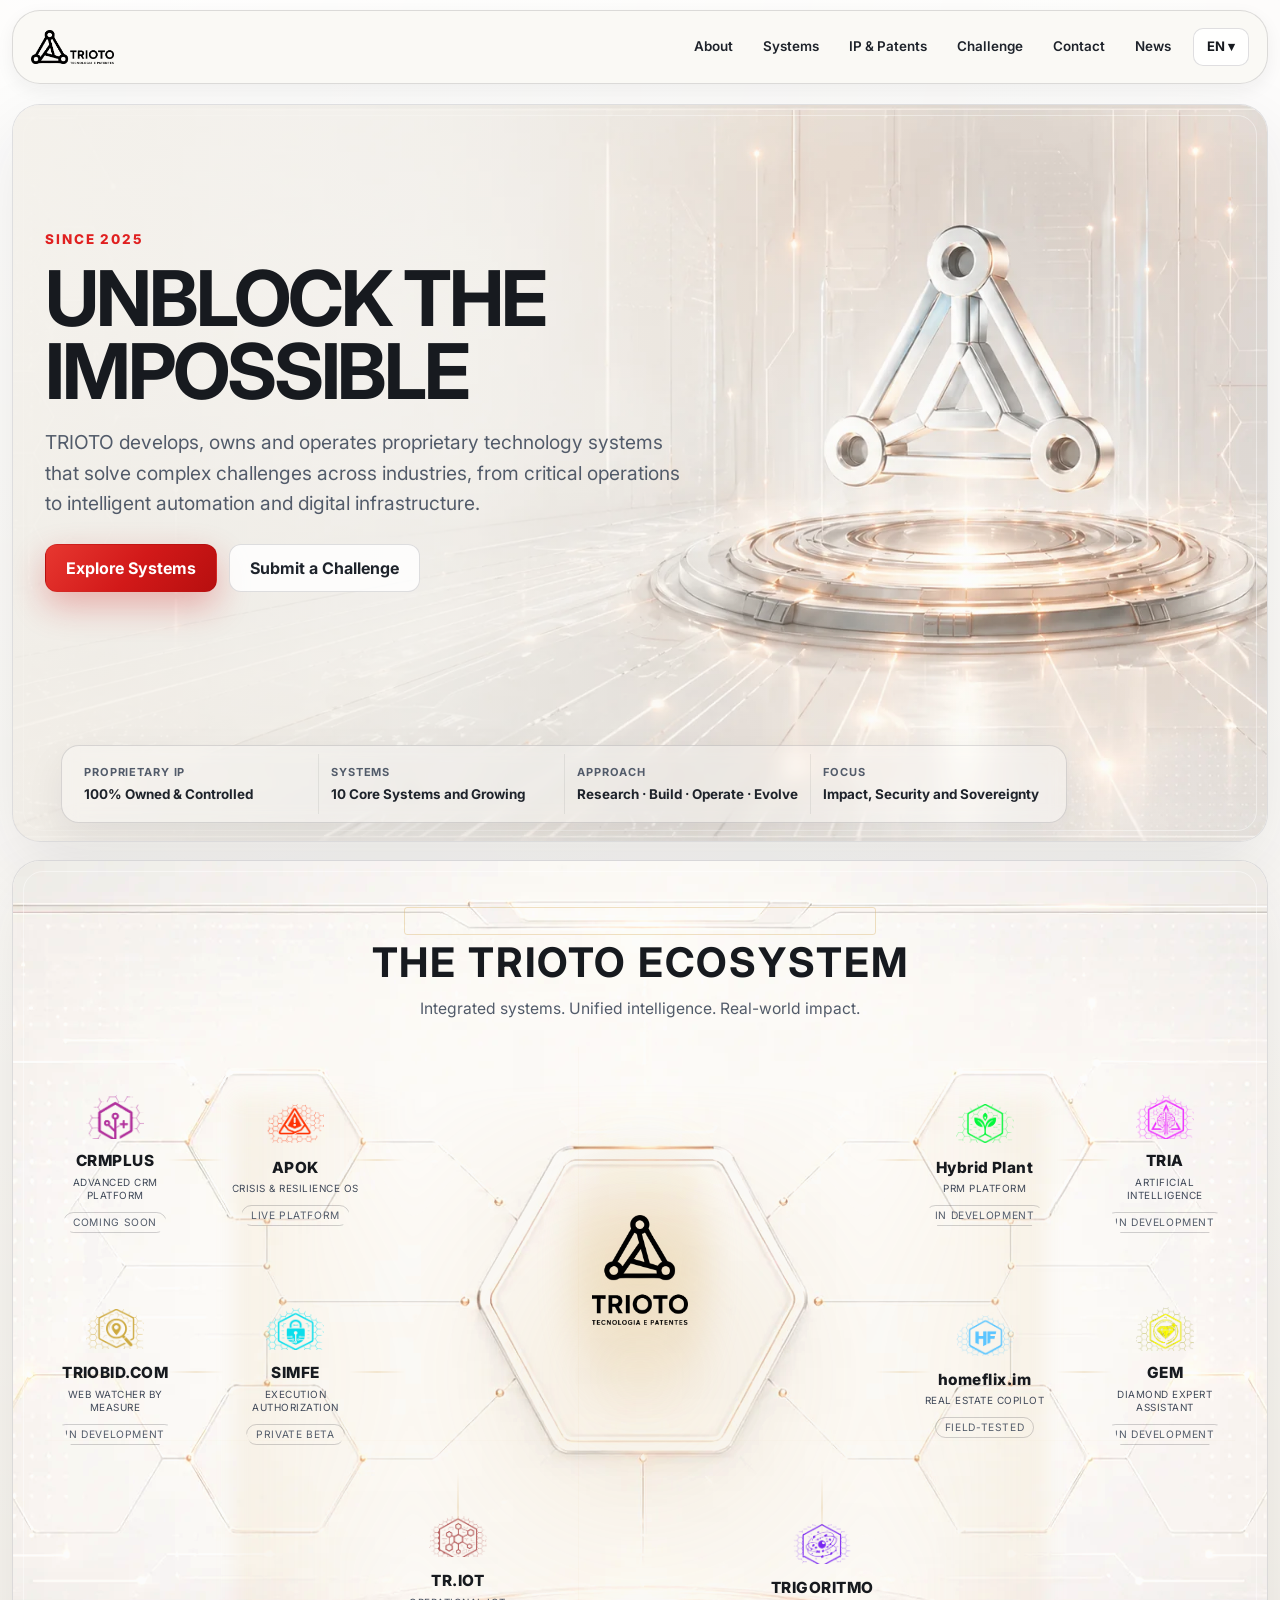
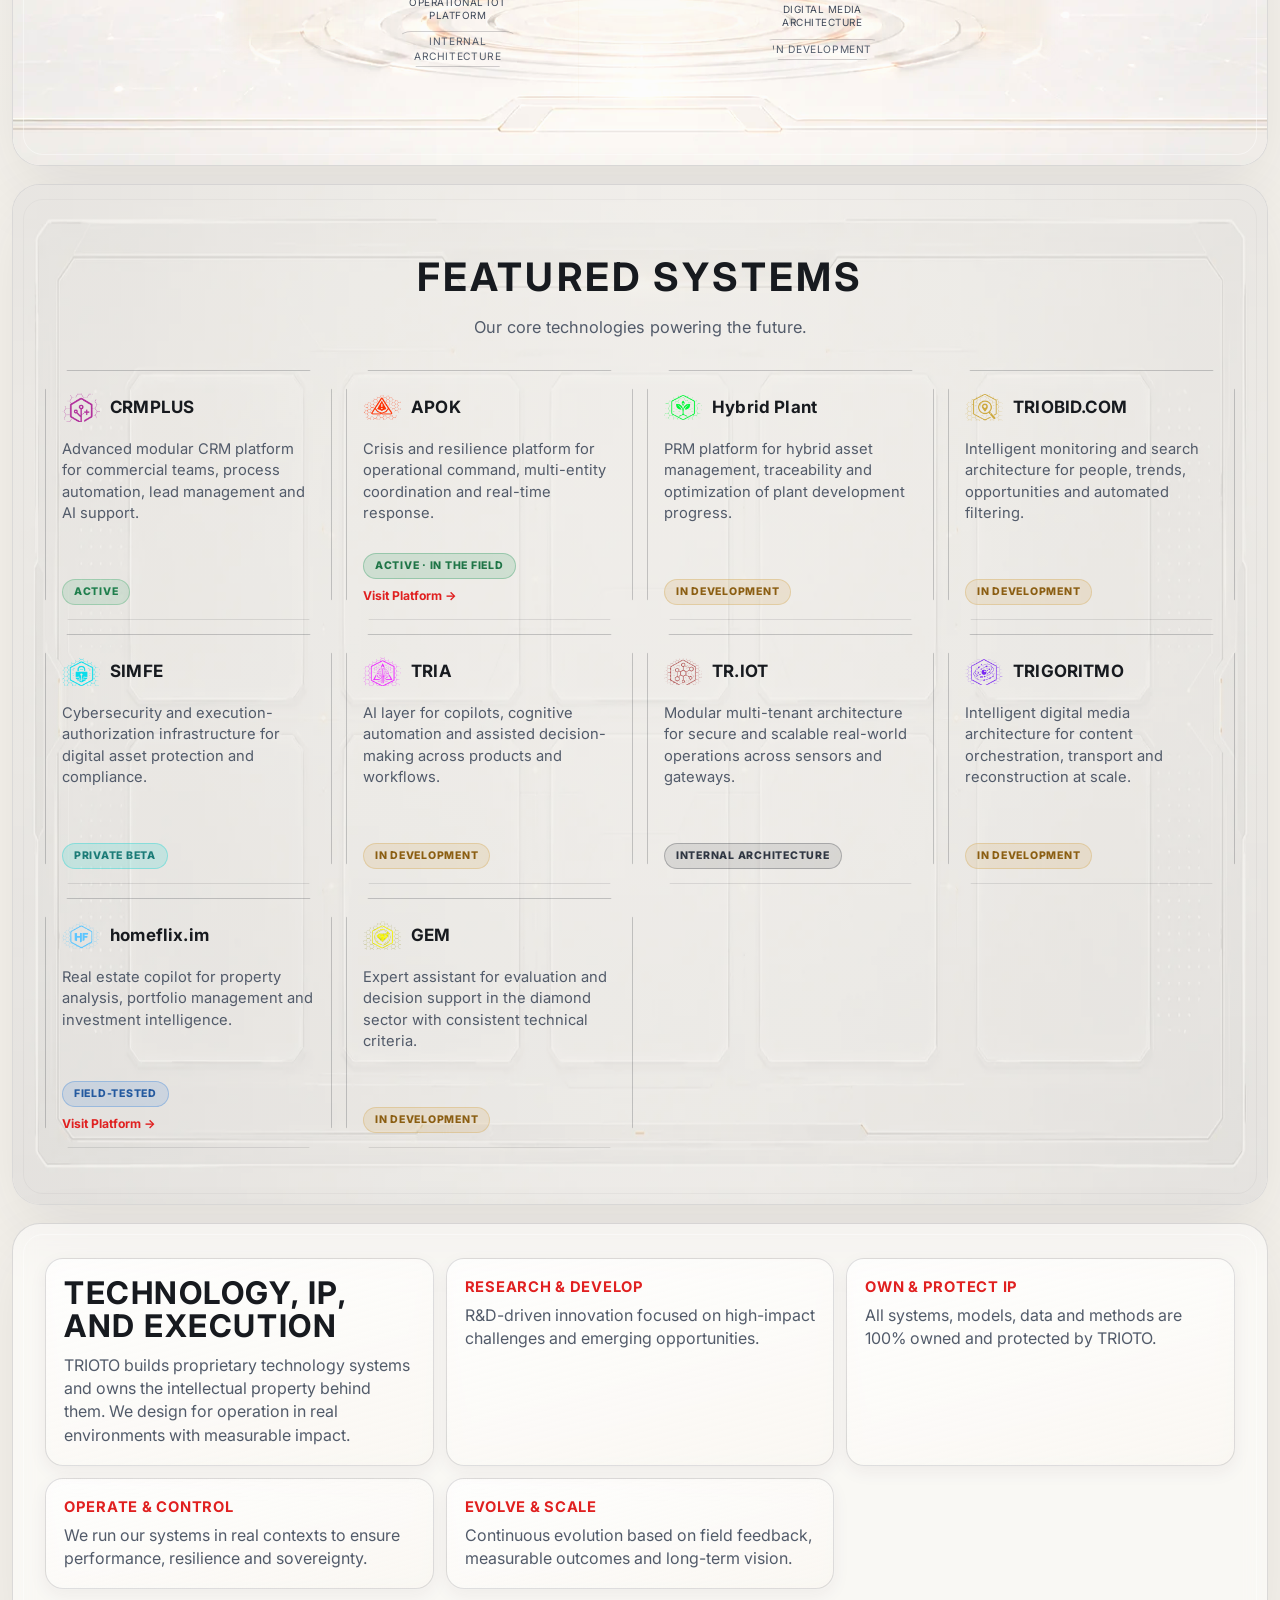
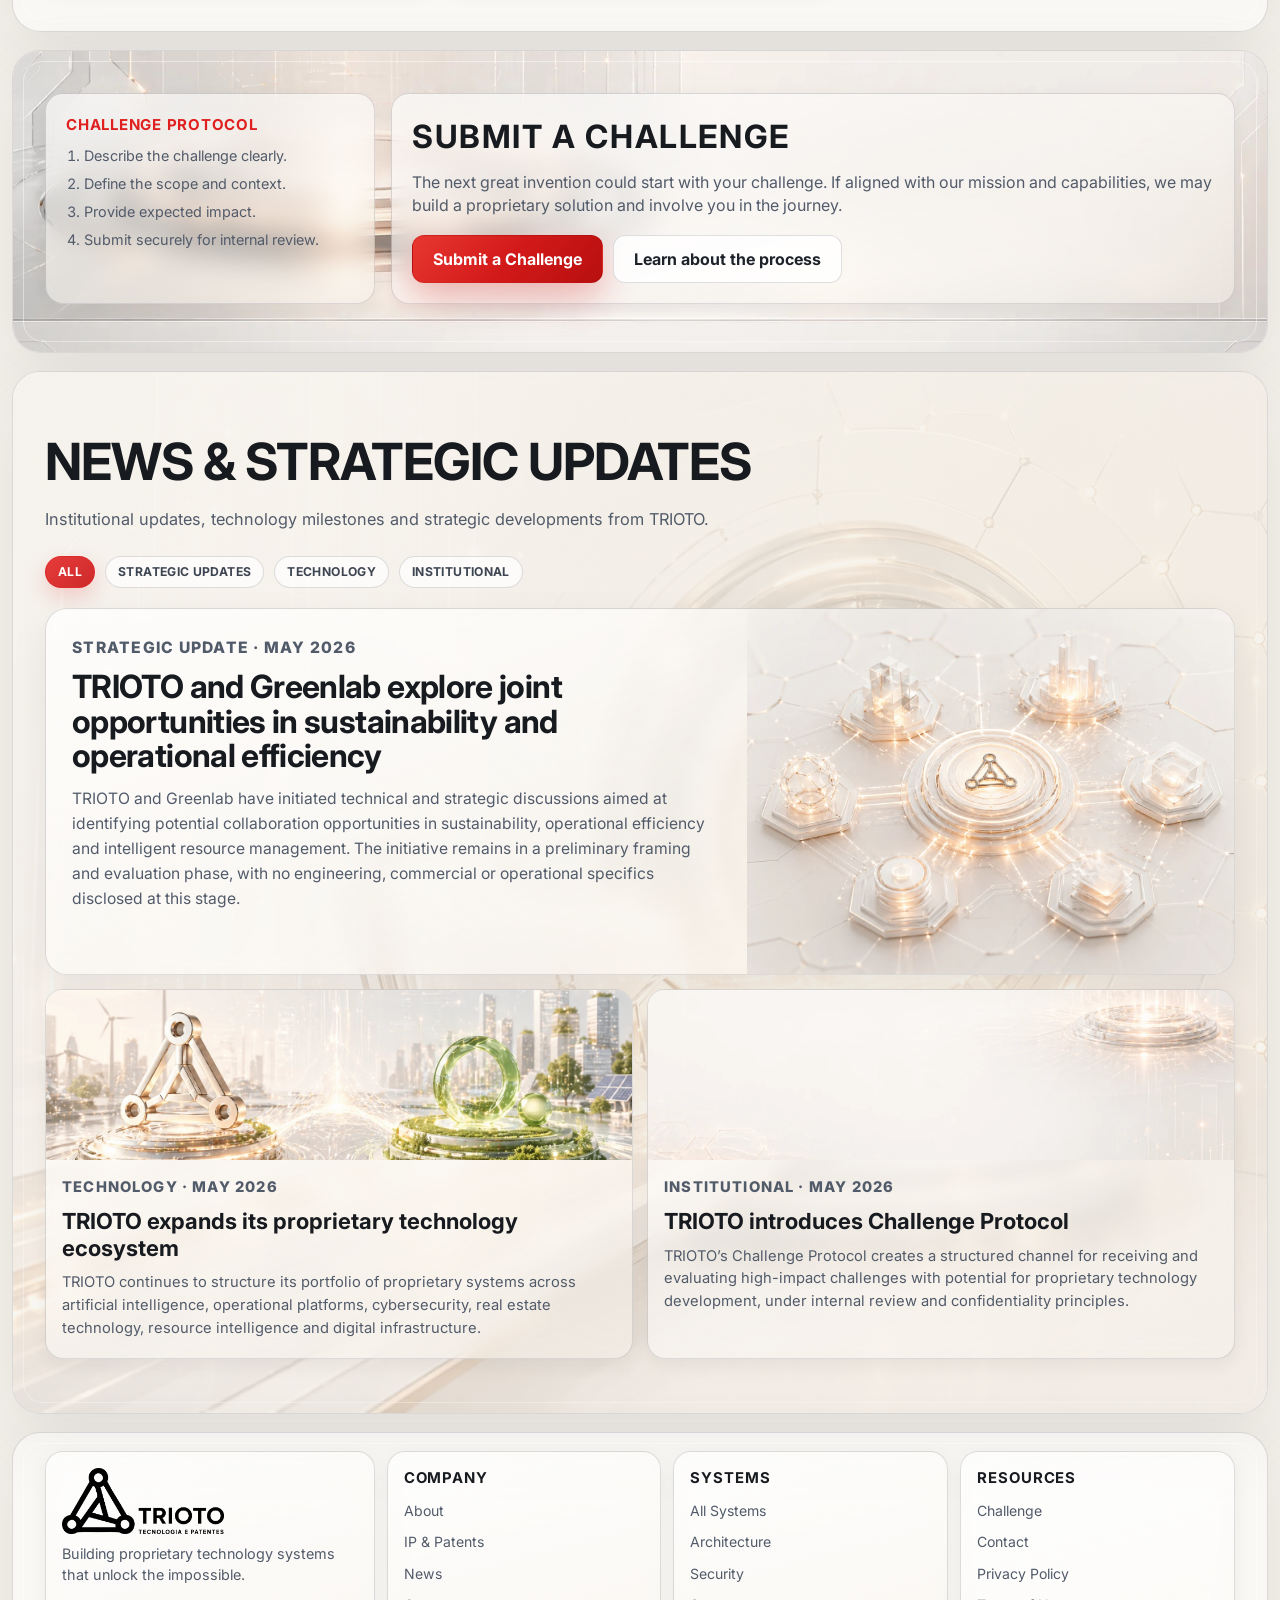
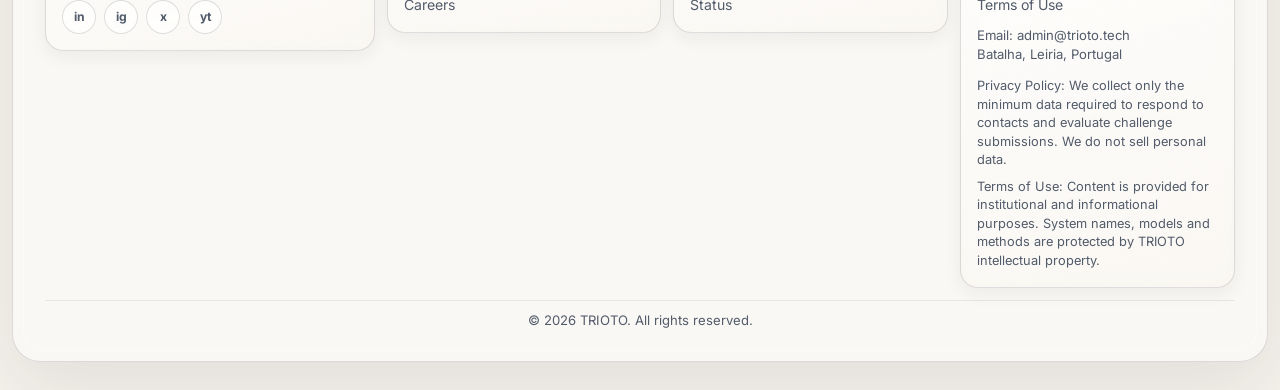
==== commit 5ced920c: "Add news section and finalize ecosystem alignment polish" ====
--- a/index.html
+++ b/index.html
@@ -32,7 +32,7 @@
   <link rel="preconnect" href="https://fonts.googleapis.com">
   <link rel="preconnect" href="https://fonts.gstatic.com" crossorigin>
   <link href="https://fonts.googleapis.com/css2?family=Inter:wght@400;500;600;700;800&display=swap" rel="stylesheet">
-  <link rel="stylesheet" href="assets/css/trioto-site.css?v=20260428r5">
+  <link rel="stylesheet" href="assets/css/trioto-site.css?v=20260428r7">
 
   <script type="application/ld+json">
   {
@@ -72,7 +72,7 @@
         <a class="nav-link" href="#ip-patents">IP &amp; Patents</a>
         <a class="nav-link" href="challenge.html">Challenge</a>
         <a class="nav-link" href="#contact">Contact</a>
-        <a class="nav-link" href="#news">News</a>
+        <a class="nav-link" href="index.html#news">News</a>
 
         <details class="lang-switch">
           <summary>EN ▾</summary>
@@ -219,6 +219,9 @@
 
           <div class="hex-slot" data-slot="trioto">
             <a class="hex-tile center is-link" href="index.html">
+              <span class="core-frame core-frame-top" aria-hidden="true"></span>
+              <span class="core-frame core-frame-left" aria-hidden="true"></span>
+              <span class="core-frame core-frame-right" aria-hidden="true"></span>
               <img class="hex-logo" src="assets/logo-trioto-vertical-official-black.png" alt="TRIOTO official logo">
             </a>
           </div>
@@ -378,6 +381,54 @@
       </div>
     </section>
 
+    <section class="section-shell news-updates-section" id="news">
+      <div class="section-bg" aria-hidden="true"></div>
+      <div class="section-container">
+        <h2 class="section-heading reveal" data-reveal>News &amp; Strategic Updates</h2>
+        <p class="section-subheading reveal" data-reveal>Institutional updates, technology milestones and strategic developments from TRIOTO.</p>
+
+        <div class="news-filter-row reveal" data-reveal aria-hidden="true">
+          <span class="news-filter-chip is-active">All</span>
+          <span class="news-filter-chip">Strategic Updates</span>
+          <span class="news-filter-chip">Technology</span>
+          <span class="news-filter-chip">Institutional</span>
+        </div>
+
+        <div class="news-layout reveal" data-reveal>
+          <article class="news-feature-card">
+            <div class="news-feature-content">
+              <p class="news-kicker">Strategic Update · May 2026</p>
+              <h3>TRIOTO and Greenlab explore joint opportunities in sustainability and operational efficiency</h3>
+              <p>TRIOTO and Greenlab have initiated technical and strategic discussions aimed at identifying potential collaboration opportunities in sustainability, operational efficiency and intelligent resource management. The initiative remains in a preliminary framing and evaluation phase, with no engineering, commercial or operational specifics disclosed at this stage.</p>
+            </div>
+            <div class="news-feature-media">
+              <img src="assets/news/news-feature-greenlab.webp" alt="TRIOTO strategic systems visual context">
+            </div>
+          </article>
+
+          <div class="news-secondary-grid">
+            <article class="news-mini-card">
+              <img class="news-mini-media" src="assets/news/news-card-ecosystem.webp" alt="TRIOTO ecosystem expansion visual">
+              <div class="news-mini-content">
+                <p class="news-kicker">Technology · May 2026</p>
+                <h3>TRIOTO expands its proprietary technology ecosystem</h3>
+                <p>TRIOTO continues to structure its portfolio of proprietary systems across artificial intelligence, operational platforms, cybersecurity, real estate technology, resource intelligence and digital infrastructure.</p>
+              </div>
+            </article>
+
+            <article class="news-mini-card">
+              <img class="news-mini-media" src="assets/news/news-card-challenge.webp" alt="TRIOTO Challenge Protocol visual">
+              <div class="news-mini-content">
+                <p class="news-kicker">Institutional · May 2026</p>
+                <h3>TRIOTO introduces Challenge Protocol</h3>
+                <p>TRIOTO’s Challenge Protocol creates a structured channel for receiving and evaluating high-impact challenges with potential for proprietary technology development, under internal review and confidentiality principles.</p>
+              </div>
+            </article>
+          </div>
+        </div>
+      </div>
+    </section>
+
     <footer class="section-shell site-footer">
       <div class="section-container">
         <div class="footer-grid">
@@ -394,7 +445,7 @@
             </div>
           </article>
 
-          <section class="footer-column" id="news">
+          <section class="footer-column">
             <h3>Company</h3>
             <ul class="footer-links">
               <li><a class="footer-link" href="#about">About</a></li>
--- a/assets/css/trioto-site.css
+++ b/assets/css/trioto-site.css
@@ -554,17 +554,36 @@
 }
 
 .ecosystem-section {
-  padding: 48px 0 62px;
+  padding: 46px 0 62px;
+}
+
+.ecosystem-section .section-container {
+  padding-top: 26px;
+}
+
+.ecosystem-section .section-container::before {
+  content: "";
+  position: absolute;
+  top: 0;
+  left: 50%;
+  transform: translateX(-50%);
+  width: min(470px, calc(100% - 88px));
+  height: 26px;
+  border: 1px solid rgba(216, 177, 106, 0.62);
+  border-radius: 3px;
+  pointer-events: none;
+  opacity: 0.62;
 }
 
 .ecosystem-section .section-heading {
-  font-size: clamp(1.26rem, 2.8vw, 1.86rem);
-  letter-spacing: 0.05em;
+  font-size: clamp(1.66rem, 3.35vw, 2.55rem);
+  letter-spacing: 0.045em;
+  text-wrap: balance;
 }
 
 .ecosystem-section .section-subheading {
-  font-size: 0.92rem;
-  margin-top: 4px;
+  font-size: 0.98rem;
+  margin-top: 6px;
 }
 
 .ecosystem-section .section-bg {
@@ -580,17 +599,17 @@
 .ecosystem-map {
   position: relative;
   isolation: isolate;
-  margin-top: 24px;
+  margin-top: 26px;
   margin-left: auto;
   margin-right: auto;
-  width: min(1240px, 100%);
-  display: grid;
-  grid-template-columns: repeat(7, minmax(134px, 1fr));
-  grid-template-rows: repeat(3, minmax(198px, auto));
-  gap: 16px 12px;
+  width: min(1280px, 100%);
+  display: grid;
+  grid-template-columns: repeat(7, minmax(118px, 1fr));
+  grid-template-rows: repeat(3, minmax(186px, auto));
+  gap: 18px 14px;
   align-items: center;
   justify-items: center;
-  padding: 20px 8px 24px;
+  padding: 28px 6px 32px;
   grid-template-areas:
     "crm apok . trioto . hybrid tria"
     "triobid simfe . trioto . homeflix gem"
@@ -637,12 +656,24 @@
   position: relative;
 }
 
+.hex-slot[data-slot="crm"] { --slot-x: -14px; --slot-y: -8px; }
+.hex-slot[data-slot="apok"] { --slot-x: -4px; --slot-y: -8px; }
+.hex-slot[data-slot="hybrid"] { --slot-x: 4px; --slot-y: -8px; }
+.hex-slot[data-slot="tria"] { --slot-x: 14px; --slot-y: -8px; }
+.hex-slot[data-slot="triobid"] { --slot-x: -14px; --slot-y: 0; }
+.hex-slot[data-slot="simfe"] { --slot-x: -4px; --slot-y: 0; }
+.hex-slot[data-slot="homeflix"] { --slot-x: 4px; --slot-y: 0; }
+.hex-slot[data-slot="gem"] { --slot-x: 14px; --slot-y: 0; }
+.hex-slot[data-slot="triot"] { --slot-x: -12px; --slot-y: 10px; }
+.hex-slot[data-slot="trigoritmo"] { --slot-x: 12px; --slot-y: 10px; }
+
 .hex-slot {
   width: 100%;
-  min-height: 196px;
+  min-height: 186px;
   display: grid;
   place-items: center;
   position: relative;
+  transform: translate(var(--slot-x, 0), var(--slot-y, 0));
 }
 
 .hex-slot[data-slot="trioto"]::before {
@@ -700,8 +731,8 @@
   backdrop-filter: none;
   box-shadow: none;
   width: min(212px, 100%);
-  min-height: 210px;
-  padding: 18px 16px 15px;
+  min-height: 186px;
+  padding: 14px 12px 13px;
   position: relative;
   display: grid;
   grid-template-rows: auto auto auto auto;
@@ -718,10 +749,20 @@
 .hex-tile::before {
   content: "";
   position: absolute;
-  inset: 7px;
+  inset: 6px;
   -webkit-clip-path: var(--hex-shape);
   clip-path: var(--hex-shape);
   border: 1px solid rgba(255, 255, 255, 0.32);
+  pointer-events: none;
+}
+
+.hex-tile:not(.center)::after {
+  content: "";
+  position: absolute;
+  inset: -8px;
+  -webkit-clip-path: var(--hex-shape);
+  clip-path: var(--hex-shape);
+  border: 1px solid rgba(216, 177, 106, 0.5);
   pointer-events: none;
 }
 
@@ -733,45 +774,45 @@
 }
 
 .hex-logo {
-  width: 62px;
-  height: 62px;
+  width: 58px;
+  height: 58px;
   object-fit: contain;
 }
 
 .hex-title {
   margin: 0;
   font-weight: 800;
-  font-size: 1.12rem;
+  font-size: 0.96rem;
   letter-spacing: 0.03em;
-  line-height: 1.2;
+  line-height: 1.16;
   text-wrap: balance;
 }
 
 .hex-subtitle {
   margin: 0;
   color: #3f4858;
-  font-size: 0.74rem;
-  line-height: 1.32;
+  font-size: 0.62rem;
+  line-height: 1.3;
   text-transform: uppercase;
   letter-spacing: 0.05em;
-  max-width: 148px;
+  max-width: 140px;
 }
 
 .hex-chip {
   margin-top: 4px;
   border-radius: 999px;
   border: 1px solid rgba(30, 34, 42, 0.2);
-  padding: 3px 10px;
-  font-size: 0.68rem;
+  padding: 2px 9px;
+  font-size: 0.64rem;
   letter-spacing: 0.06em;
   text-transform: uppercase;
   color: var(--color-text-muted);
 }
 
 .hex-tile.center {
-  width: min(336px, 100%);
-  min-height: 386px;
-  padding: 24px;
+  width: min(352px, 100%);
+  min-height: 372px;
+  padding: 20px;
   background: none;
   border-width: 2px;
   border-color: rgba(216, 177, 106, 0.64);
@@ -782,14 +823,47 @@
   place-items: center;
   justify-items: center;
   align-items: center;
+  isolation: isolate;
+  overflow: visible;
 }
 
 .hex-tile.center .hex-logo {
-  width: 216px;
+  width: 242px;
   height: auto;
-  max-width: 82%;
+  max-width: 86%;
   margin: 0 auto;
   display: block;
+  position: relative;
+  z-index: 2;
+}
+
+.core-frame {
+  position: absolute;
+  -webkit-clip-path: var(--hex-shape);
+  clip-path: var(--hex-shape);
+  border: 1px solid rgba(216, 177, 106, 0.56);
+  pointer-events: none;
+}
+
+.core-frame-top {
+  width: 55%;
+  height: 33%;
+  top: 18%;
+  left: 22.5%;
+}
+
+.core-frame-left {
+  width: 52%;
+  height: 48%;
+  left: 7%;
+  bottom: 8%;
+}
+
+.core-frame-right {
+  width: 52%;
+  height: 48%;
+  right: 7%;
+  bottom: 8%;
 }
 
 .featured-section {
@@ -1081,34 +1155,172 @@
   line-height: 1.45;
 }
 
-.news-section {
-  padding: 30px 0 36px;
-}
-
-.news-grid {
+.news-updates-section {
+  padding: 52px 0 54px;
+}
+
+.news-updates-section .section-bg {
+  background-image: image-set(
+    url("../news/news-bg-light-tech.webp") type("image/webp"),
+    url("../news/news-bg-light-tech.png") type("image/png")
+  );
+  background-size: cover;
+  background-position: center;
+  filter: saturate(0.95) brightness(1.03);
+}
+
+.news-updates-section::before {
+  content: "";
+  position: absolute;
+  inset: 0;
+  z-index: 1;
+  background:
+    linear-gradient(180deg, rgba(245, 242, 236, 0.78) 0%, rgba(245, 242, 236, 0.58) 100%),
+    radial-gradient(circle at 82% 26%, rgba(216, 177, 106, 0.18), rgba(216, 177, 106, 0) 56%);
+}
+
+.news-updates-section .section-heading,
+.news-updates-section .section-subheading {
+  text-align: left;
+  margin-left: 0;
+}
+
+.news-updates-section .section-heading {
+  font-size: clamp(1.85rem, 4.3vw, 3.2rem);
+  letter-spacing: -0.02em;
+}
+
+.news-updates-section .section-subheading {
+  margin-top: 10px;
+  max-width: 760px;
+  font-size: 1.02rem;
+}
+
+.news-filter-row {
+  margin-top: 24px;
+  display: flex;
+  flex-wrap: wrap;
+  gap: 10px;
+}
+
+.news-filter-chip {
+  display: inline-flex;
+  align-items: center;
+  min-height: 32px;
+  padding: 0 12px;
+  border-radius: 999px;
+  border: 1px solid rgba(30, 34, 42, 0.14);
+  background: rgba(255, 255, 255, 0.7);
+  color: #3d4552;
+  font-size: 0.76rem;
+  font-weight: 700;
+  letter-spacing: 0.03em;
+  text-transform: uppercase;
+}
+
+.news-filter-chip.is-active {
+  border-color: rgba(224, 32, 32, 0.38);
+  background: linear-gradient(140deg, rgba(228, 43, 43, 0.92) 0%, rgba(201, 20, 20, 0.9) 100%);
+  color: var(--color-white);
+  box-shadow: 0 9px 20px rgba(224, 32, 32, 0.18);
+}
+
+.news-layout {
   margin-top: 20px;
   display: grid;
+  gap: 14px;
+}
+
+.news-feature-card {
+  display: grid;
+  grid-template-columns: minmax(0, 1.18fr) minmax(320px, 0.82fr);
+  align-items: stretch;
+  border: 1px solid var(--color-border);
+  border-radius: 22px;
+  background: linear-gradient(160deg, rgba(255, 255, 255, 0.78) 0%, rgba(247, 243, 235, 0.52) 100%);
+  backdrop-filter: blur(8px);
+  box-shadow: var(--shadow-md);
+  overflow: hidden;
+}
+
+.news-feature-content {
+  padding: 26px 26px 24px;
+}
+
+.news-kicker {
+  margin: 0;
+  font-size: 0.7rem;
+  font-weight: 800;
+  letter-spacing: 0.08em;
+  text-transform: uppercase;
+  color: var(--color-red);
+}
+
+.news-feature-content h3 {
+  margin: 10px 0 12px;
+  font-size: clamp(1.38rem, 2.5vw, 2.22rem);
+  line-height: 1.08;
+  letter-spacing: -0.02em;
+}
+
+.news-feature-content p {
+  margin: 0;
+  color: var(--color-text-muted);
+  font-size: 0.98rem;
+  line-height: 1.6;
+}
+
+.news-feature-media {
+  position: relative;
+  min-height: 308px;
+}
+
+.news-feature-media img {
+  width: 100%;
+  height: 100%;
+  object-fit: cover;
+  object-position: center;
+}
+
+.news-secondary-grid {
+  display: grid;
   grid-template-columns: repeat(2, minmax(0, 1fr));
-  gap: 12px;
-}
-
-.news-card {
+  gap: 14px;
+}
+
+.news-mini-card {
   border: 1px solid var(--color-border);
-  border-radius: var(--radius-md);
-  background: var(--color-surface-strong);
+  border-radius: 18px;
+  overflow: hidden;
+  background: linear-gradient(160deg, rgba(255, 255, 255, 0.74) 0%, rgba(247, 243, 235, 0.5) 100%);
+  backdrop-filter: blur(8px);
   box-shadow: var(--shadow-sm);
-  padding: 18px;
-}
-
-.news-card h3 {
-  margin: 0 0 8px;
-  font-size: 1rem;
-}
-
-.news-card p {
-  margin: 0;
-  color: var(--color-text-muted);
-  font-size: 0.91rem;
+  display: grid;
+  grid-template-rows: 170px auto;
+}
+
+.news-mini-media {
+  width: 100%;
+  height: 100%;
+  object-fit: cover;
+  object-position: center;
+}
+
+.news-mini-content {
+  padding: 16px 16px 18px;
+}
+
+.news-mini-content h3 {
+  margin: 9px 0 10px;
+  font-size: clamp(1.04rem, 2vw, 1.38rem);
+  line-height: 1.2;
+}
+
+.news-mini-content p {
+  margin: 0;
+  color: var(--color-text-muted);
+  font-size: 0.92rem;
+  line-height: 1.55;
 }
 
 .contact-section {
@@ -1590,6 +1802,10 @@
     gap: 14px;
   }
 
+  .hex-slot {
+    transform: none;
+  }
+
   .hex-tile {
     width: min(188px, 100%);
     min-height: 170px;
@@ -1601,6 +1817,25 @@
 
   .hex-tile.center .hex-logo {
     width: 170px;
+  }
+
+  .core-frame-top {
+    width: 50%;
+    height: 34%;
+    left: 25%;
+    top: 16%;
+  }
+
+  .core-frame-left,
+  .core-frame-right {
+    width: 46%;
+    height: 45%;
+    bottom: 9%;
+  }
+
+  .ecosystem-section .section-container::before {
+    width: min(430px, calc(100% - 56px));
+    height: 22px;
   }
 
   .featured-grid {
@@ -1627,7 +1862,15 @@
     flex: 1 1 auto;
   }
 
-  .news-grid {
+  .news-feature-card {
+    grid-template-columns: 1fr;
+  }
+
+  .news-feature-media {
+    min-height: 260px;
+  }
+
+  .news-secondary-grid {
     grid-template-columns: 1fr;
   }
 }
@@ -1731,6 +1974,14 @@
     width: calc(100% - 30px);
   }
 
+  .ecosystem-section .section-container {
+    padding-top: 8px;
+  }
+
+  .ecosystem-section .section-container::before {
+    display: none;
+  }
+
   .hero-title {
     font-size: clamp(2rem, 11vw, 3.1rem);
   }
@@ -1787,6 +2038,10 @@
     display: none;
   }
 
+  .hex-slot {
+    transform: none;
+  }
+
   .hex-tile {
     clip-path: none;
     -webkit-clip-path: none;
@@ -1807,6 +2062,11 @@
     min-height: 160px;
   }
 
+  .hex-tile:not(.center)::after,
+  .core-frame {
+    display: none;
+  }
+
   .hex-tile.center .hex-logo {
     width: 90px;
     height: auto;
@@ -1848,6 +2108,65 @@
 
   .challenge-page .site-footer {
     padding: 12px 0;
+  }
+
+  .news-updates-section {
+    padding: 46px 0 44px;
+  }
+
+  .news-updates-section .section-heading {
+    font-size: clamp(1.65rem, 8.2vw, 2.32rem);
+  }
+
+  .news-updates-section .section-subheading {
+    font-size: 0.94rem;
+  }
+
+  .news-filter-row {
+    gap: 8px;
+    margin-top: 18px;
+  }
+
+  .news-filter-chip {
+    min-height: 30px;
+    padding: 0 10px;
+    font-size: 0.68rem;
+  }
+
+  .news-layout {
+    margin-top: 16px;
+    gap: 10px;
+  }
+
+  .news-feature-content {
+    padding: 18px 16px 16px;
+  }
+
+  .news-feature-content h3 {
+    margin: 8px 0 10px;
+    font-size: clamp(1.22rem, 7vw, 1.74rem);
+  }
+
+  .news-feature-content p,
+  .news-mini-content p {
+    font-size: 0.88rem;
+    line-height: 1.5;
+  }
+
+  .news-feature-media {
+    min-height: 208px;
+  }
+
+  .news-mini-card {
+    grid-template-rows: 136px auto;
+  }
+
+  .news-mini-content {
+    padding: 14px 12px 14px;
+  }
+
+  .news-mini-content h3 {
+    font-size: 1rem;
   }
 }
 
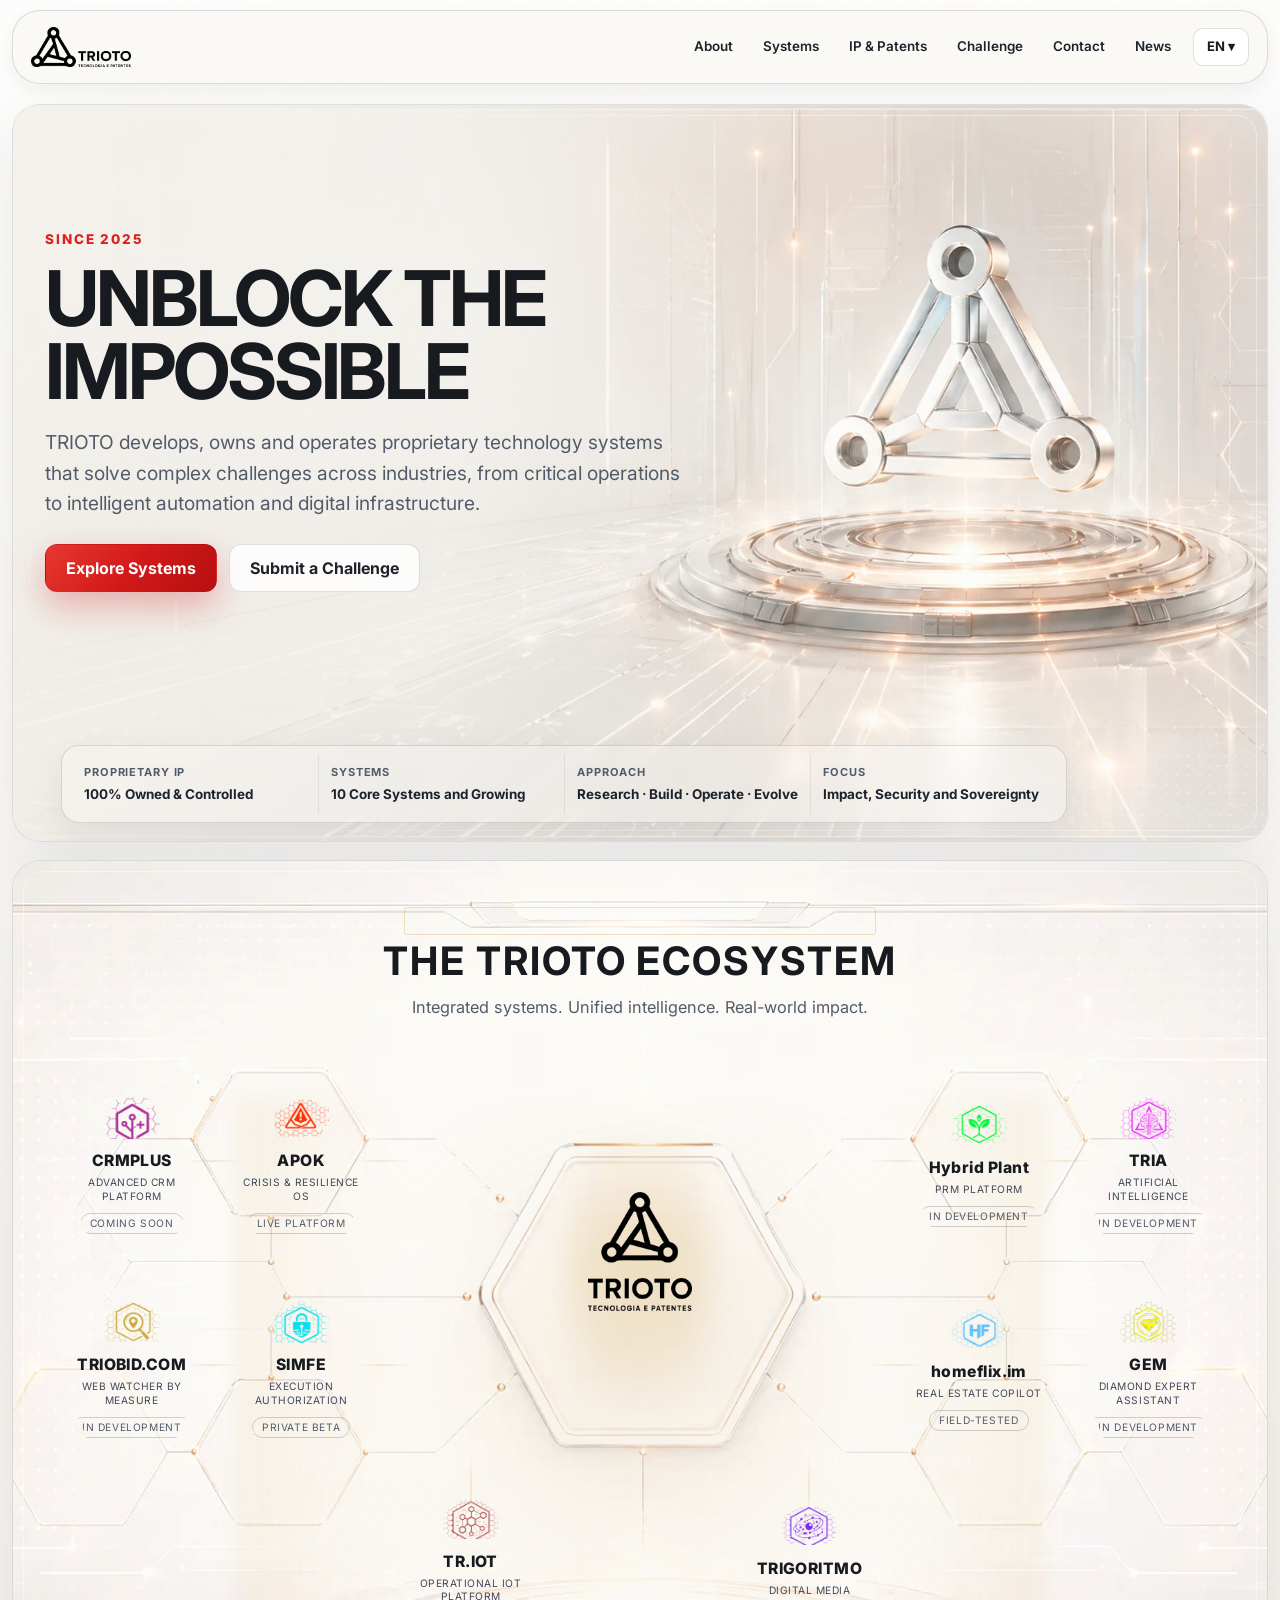
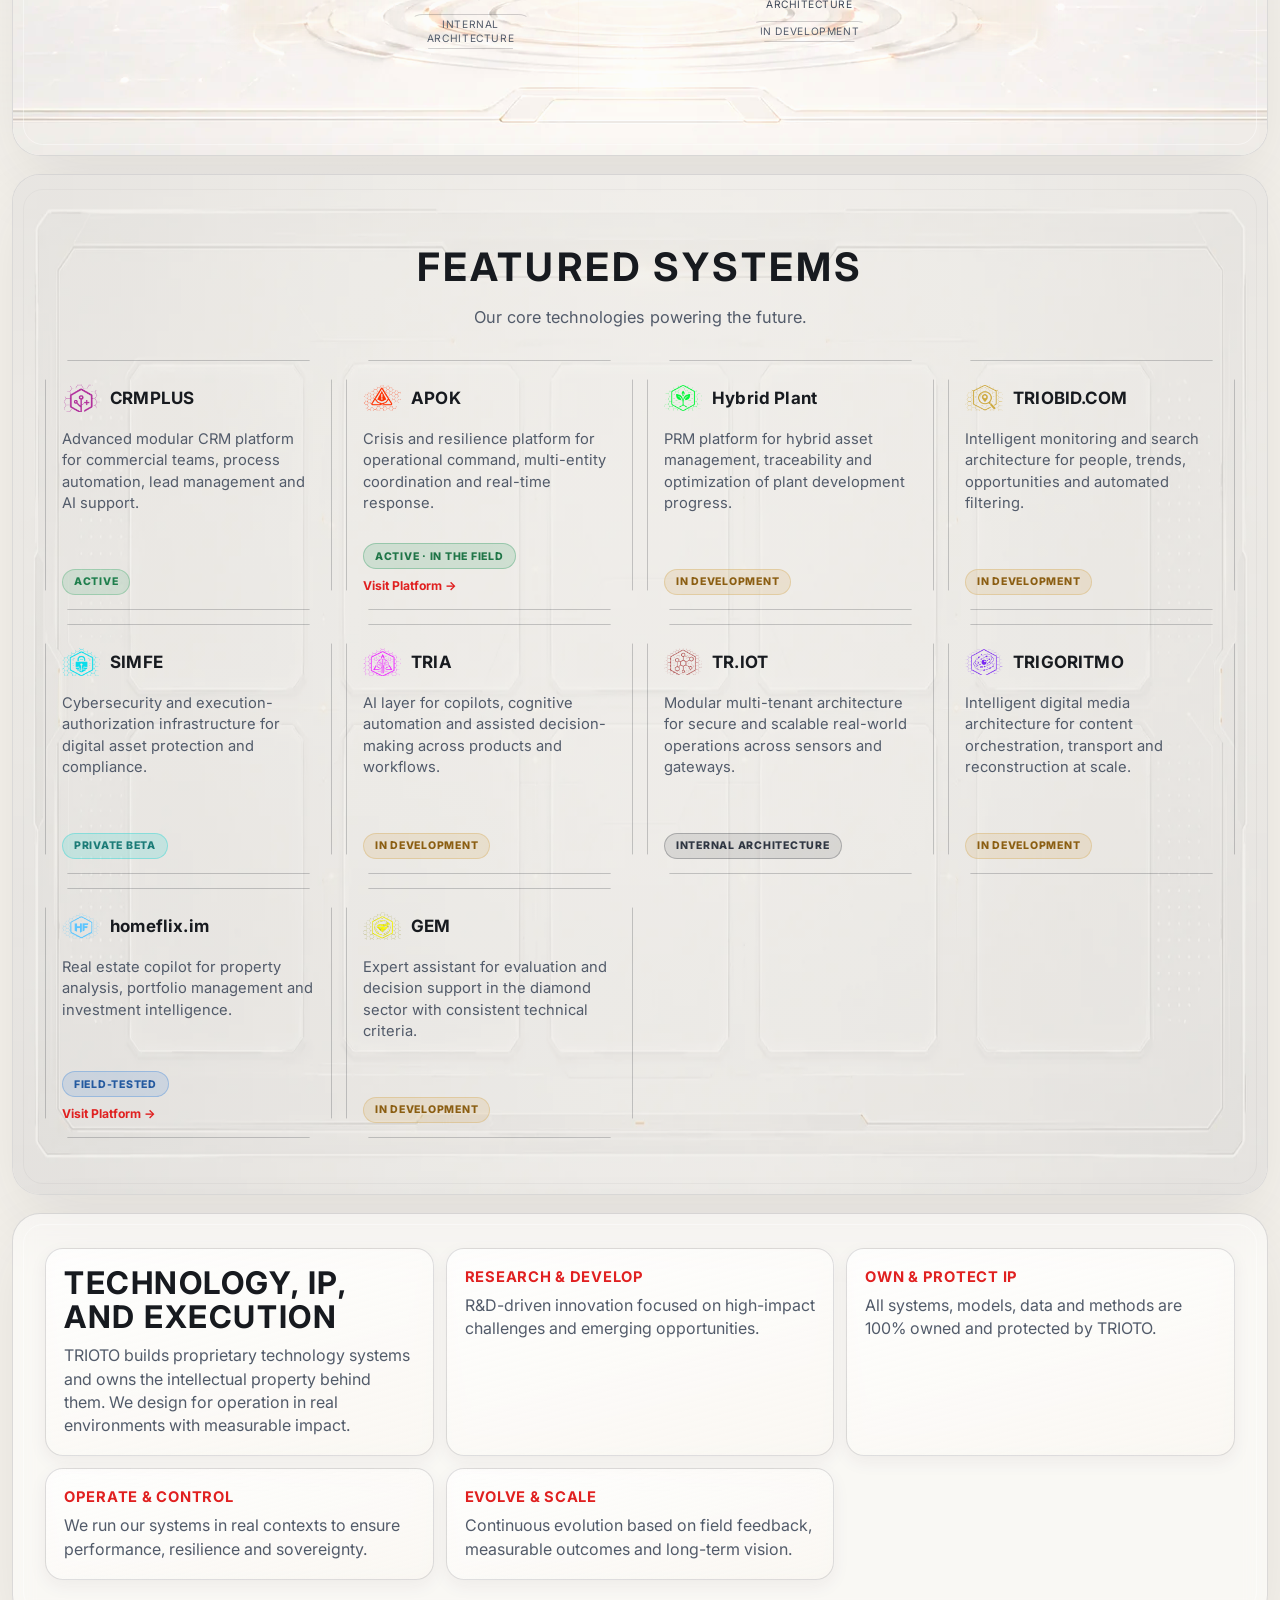
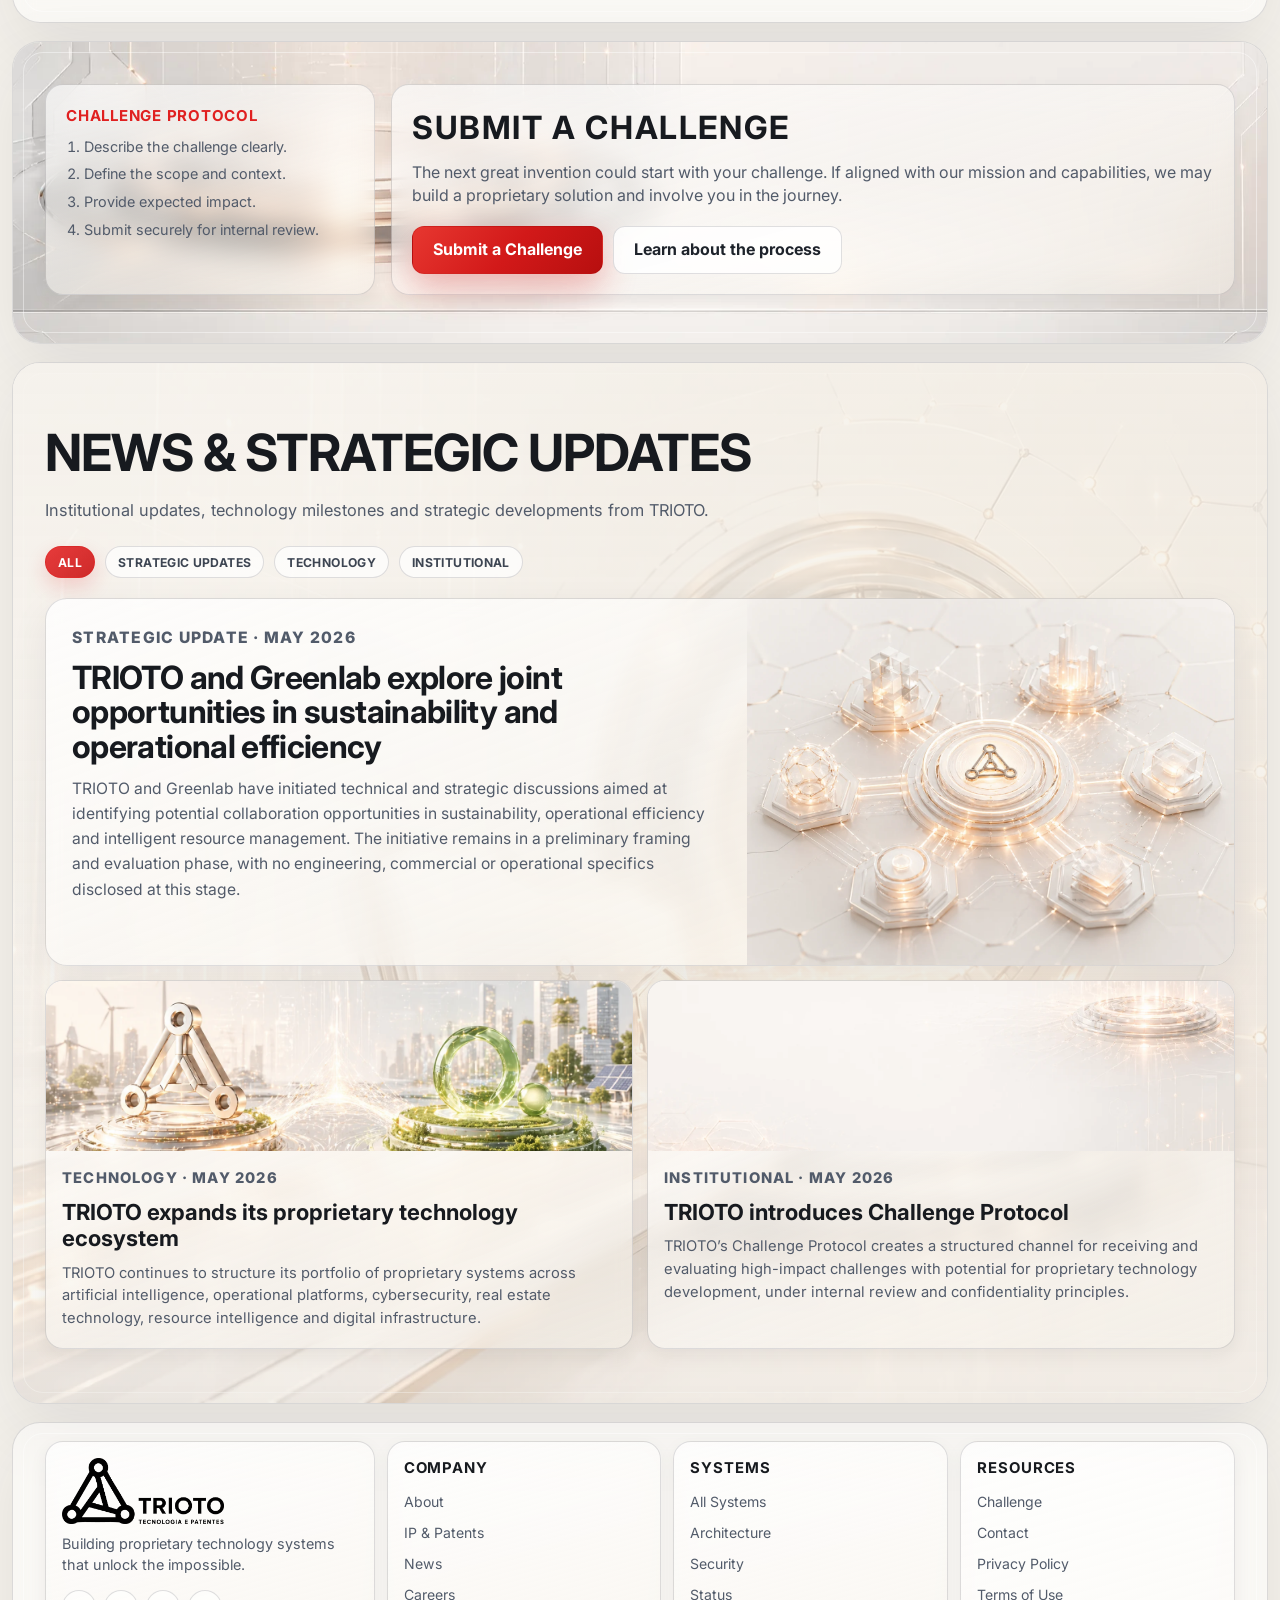
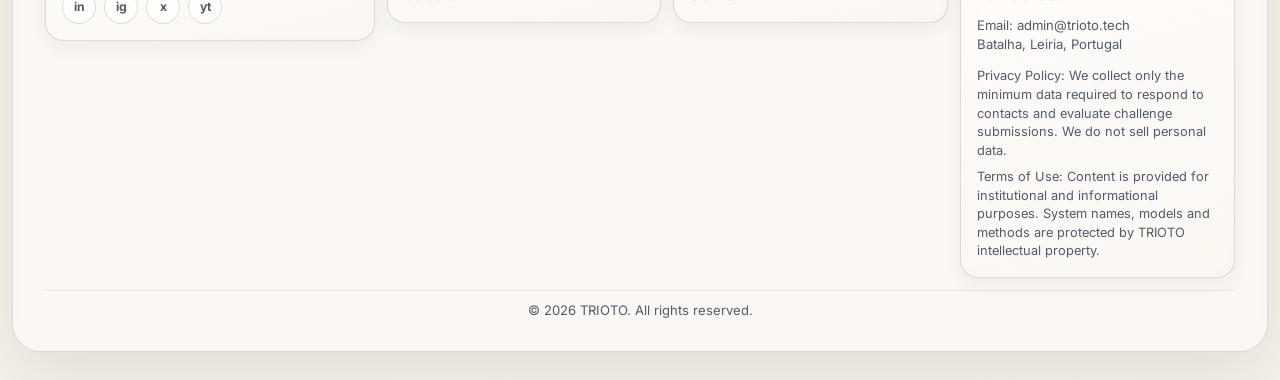
==== commit 4dcaefe3: "Refine ecosystem symmetry and scale header/core TRIOTO logos" ====
--- a/index.html
+++ b/index.html
@@ -32,7 +32,7 @@
   <link rel="preconnect" href="https://fonts.googleapis.com">
   <link rel="preconnect" href="https://fonts.gstatic.com" crossorigin>
   <link href="https://fonts.googleapis.com/css2?family=Inter:wght@400;500;600;700;800&display=swap" rel="stylesheet">
-  <link rel="stylesheet" href="assets/css/trioto-site.css?v=20260428r7">
+  <link rel="stylesheet" href="assets/css/trioto-site.css?v=20260428r8">
 
   <script type="application/ld+json">
   {
@@ -219,9 +219,6 @@
 
           <div class="hex-slot" data-slot="trioto">
             <a class="hex-tile center is-link" href="index.html">
-              <span class="core-frame core-frame-top" aria-hidden="true"></span>
-              <span class="core-frame core-frame-left" aria-hidden="true"></span>
-              <span class="core-frame core-frame-right" aria-hidden="true"></span>
               <img class="hex-logo" src="assets/logo-trioto-vertical-official-black.png" alt="TRIOTO official logo">
             </a>
           </div>
--- a/assets/css/trioto-site.css
+++ b/assets/css/trioto-site.css
@@ -108,8 +108,8 @@
 
 .brand-logo {
   width: auto;
-  height: clamp(28px, calc(var(--header-height) - 30px), 34px);
-  max-width: 156px;
+  height: clamp(32px, calc(var(--header-height) - 22px), 41px);
+  max-width: 188px;
   object-fit: contain;
   object-position: left center;
 }
@@ -576,13 +576,13 @@
 }
 
 .ecosystem-section .section-heading {
-  font-size: clamp(1.66rem, 3.35vw, 2.55rem);
-  letter-spacing: 0.045em;
+  font-size: clamp(1.6rem, 4vw, 2.45rem);
+  letter-spacing: 0.05em;
   text-wrap: balance;
 }
 
 .ecosystem-section .section-subheading {
-  font-size: 0.98rem;
+  font-size: 1.02rem;
   margin-top: 6px;
 }
 
@@ -602,14 +602,14 @@
   margin-top: 26px;
   margin-left: auto;
   margin-right: auto;
-  width: min(1280px, 100%);
-  display: grid;
-  grid-template-columns: repeat(7, minmax(118px, 1fr));
-  grid-template-rows: repeat(3, minmax(186px, auto));
-  gap: 18px 14px;
+  width: min(1240px, 100%);
+  display: grid;
+  grid-template-columns: repeat(7, minmax(126px, 1fr));
+  grid-template-rows: repeat(3, minmax(188px, auto));
+  gap: 16px 12px;
   align-items: center;
   justify-items: center;
-  padding: 28px 6px 32px;
+  padding: 22px 8px 30px;
   grid-template-areas:
     "crm apok . trioto . hybrid tria"
     "triobid simfe . trioto . homeflix gem"
@@ -656,24 +656,13 @@
   position: relative;
 }
 
-.hex-slot[data-slot="crm"] { --slot-x: -14px; --slot-y: -8px; }
-.hex-slot[data-slot="apok"] { --slot-x: -4px; --slot-y: -8px; }
-.hex-slot[data-slot="hybrid"] { --slot-x: 4px; --slot-y: -8px; }
-.hex-slot[data-slot="tria"] { --slot-x: 14px; --slot-y: -8px; }
-.hex-slot[data-slot="triobid"] { --slot-x: -14px; --slot-y: 0; }
-.hex-slot[data-slot="simfe"] { --slot-x: -4px; --slot-y: 0; }
-.hex-slot[data-slot="homeflix"] { --slot-x: 4px; --slot-y: 0; }
-.hex-slot[data-slot="gem"] { --slot-x: 14px; --slot-y: 0; }
-.hex-slot[data-slot="triot"] { --slot-x: -12px; --slot-y: 10px; }
-.hex-slot[data-slot="trigoritmo"] { --slot-x: 12px; --slot-y: 10px; }
-
 .hex-slot {
   width: 100%;
   min-height: 186px;
   display: grid;
   place-items: center;
   position: relative;
-  transform: translate(var(--slot-x, 0), var(--slot-y, 0));
+  transform: none;
 }
 
 .hex-slot[data-slot="trioto"]::before {
@@ -726,7 +715,7 @@
 .hex-tile {
   -webkit-clip-path: var(--hex-shape);
   clip-path: var(--hex-shape);
-  border: 1.6px solid rgba(216, 177, 106, 0.56);
+  border: 1.2px solid rgba(216, 177, 106, 0.48);
   background: none;
   backdrop-filter: none;
   box-shadow: none;
@@ -752,18 +741,12 @@
   inset: 6px;
   -webkit-clip-path: var(--hex-shape);
   clip-path: var(--hex-shape);
-  border: 1px solid rgba(255, 255, 255, 0.32);
+  border: 1px solid rgba(255, 255, 255, 0.42);
   pointer-events: none;
 }
 
 .hex-tile:not(.center)::after {
-  content: "";
-  position: absolute;
-  inset: -8px;
-  -webkit-clip-path: var(--hex-shape);
-  clip-path: var(--hex-shape);
-  border: 1px solid rgba(216, 177, 106, 0.5);
-  pointer-events: none;
+  content: none;
 }
 
 .hex-tile.is-link:hover,
@@ -774,15 +757,16 @@
 }
 
 .hex-logo {
-  width: 58px;
-  height: 58px;
+  width: 56px;
+  height: 56px;
   object-fit: contain;
+  object-position: center;
 }
 
 .hex-title {
   margin: 0;
   font-weight: 800;
-  font-size: 0.96rem;
+  font-size: 0.98rem;
   letter-spacing: 0.03em;
   line-height: 1.16;
   text-wrap: balance;
@@ -791,7 +775,7 @@
 .hex-subtitle {
   margin: 0;
   color: #3f4858;
-  font-size: 0.62rem;
+  font-size: 0.64rem;
   line-height: 1.3;
   text-transform: uppercase;
   letter-spacing: 0.05em;
@@ -828,43 +812,16 @@
 }
 
 .hex-tile.center .hex-logo {
-  width: 242px;
+  width: 286px;
   height: auto;
-  max-width: 86%;
+  max-width: 92%;
   margin: 0 auto;
   display: block;
   position: relative;
   z-index: 2;
-}
-
-.core-frame {
-  position: absolute;
-  -webkit-clip-path: var(--hex-shape);
-  clip-path: var(--hex-shape);
-  border: 1px solid rgba(216, 177, 106, 0.56);
-  pointer-events: none;
-}
-
-.core-frame-top {
-  width: 55%;
-  height: 33%;
-  top: 18%;
-  left: 22.5%;
-}
-
-.core-frame-left {
-  width: 52%;
-  height: 48%;
-  left: 7%;
-  bottom: 8%;
-}
-
-.core-frame-right {
-  width: 52%;
-  height: 48%;
-  right: 7%;
-  bottom: 8%;
-}
+  transform: translateY(-12px);
+}
+
 
 .featured-section {
   padding: 56px 0 56px;
@@ -1816,21 +1773,8 @@
   }
 
   .hex-tile.center .hex-logo {
-    width: 170px;
-  }
-
-  .core-frame-top {
-    width: 50%;
-    height: 34%;
-    left: 25%;
-    top: 16%;
-  }
-
-  .core-frame-left,
-  .core-frame-right {
-    width: 46%;
-    height: 45%;
-    bottom: 9%;
+    width: 196px;
+    transform: translateY(-6px);
   }
 
   .ecosystem-section .section-container::before {
@@ -1919,8 +1863,8 @@
   }
 
   .brand-logo {
-    height: 32px;
-    max-width: 140px;
+    height: 36px;
+    max-width: 154px;
   }
 
   .menu-toggle {
@@ -2062,14 +2006,14 @@
     min-height: 160px;
   }
 
-  .hex-tile:not(.center)::after,
-  .core-frame {
+  .hex-tile:not(.center)::after {
     display: none;
   }
 
   .hex-tile.center .hex-logo {
-    width: 90px;
+    width: 104px;
     height: auto;
+    transform: none;
   }
 
   .hex-tile.center .hex-title {
@@ -2200,8 +2144,8 @@
   }
 
   .brand-logo {
-    height: 29px;
-    max-width: 126px;
+    height: 33px;
+    max-width: 138px;
   }
 
   .challenge-content {
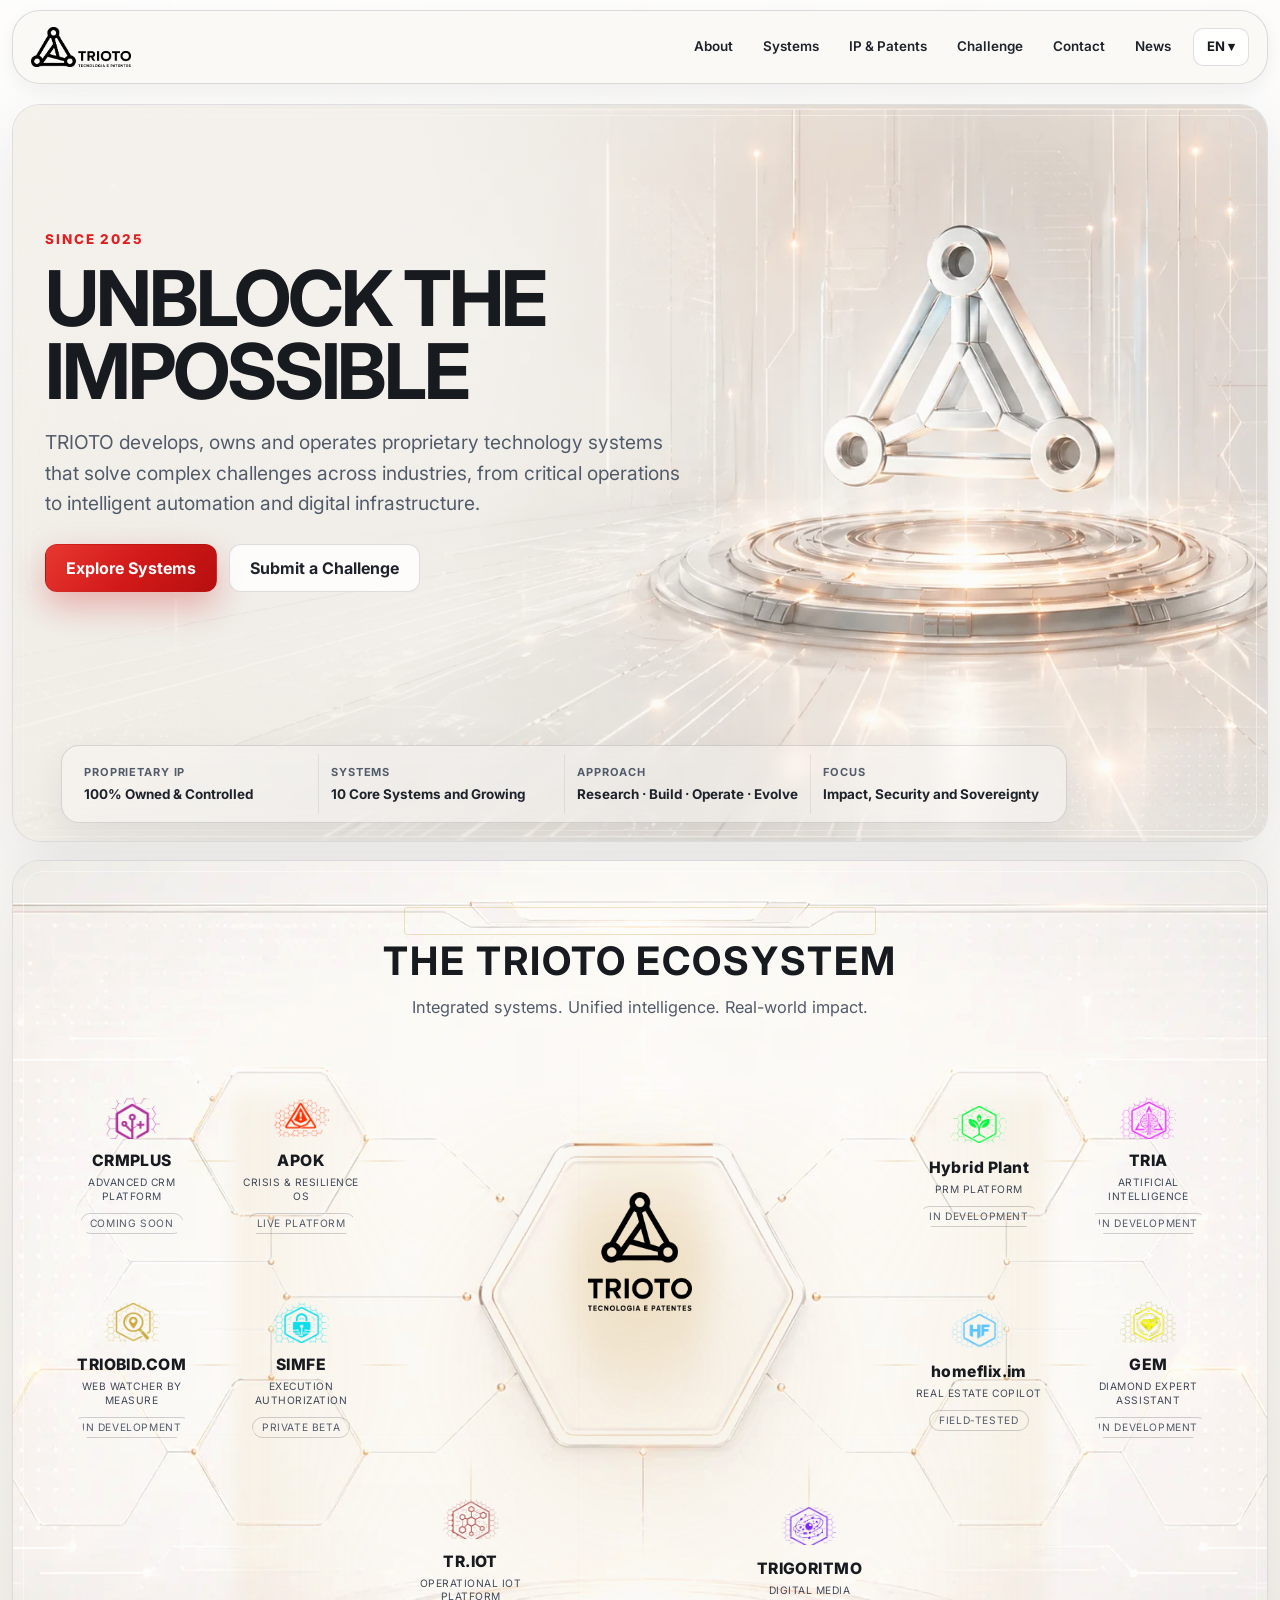
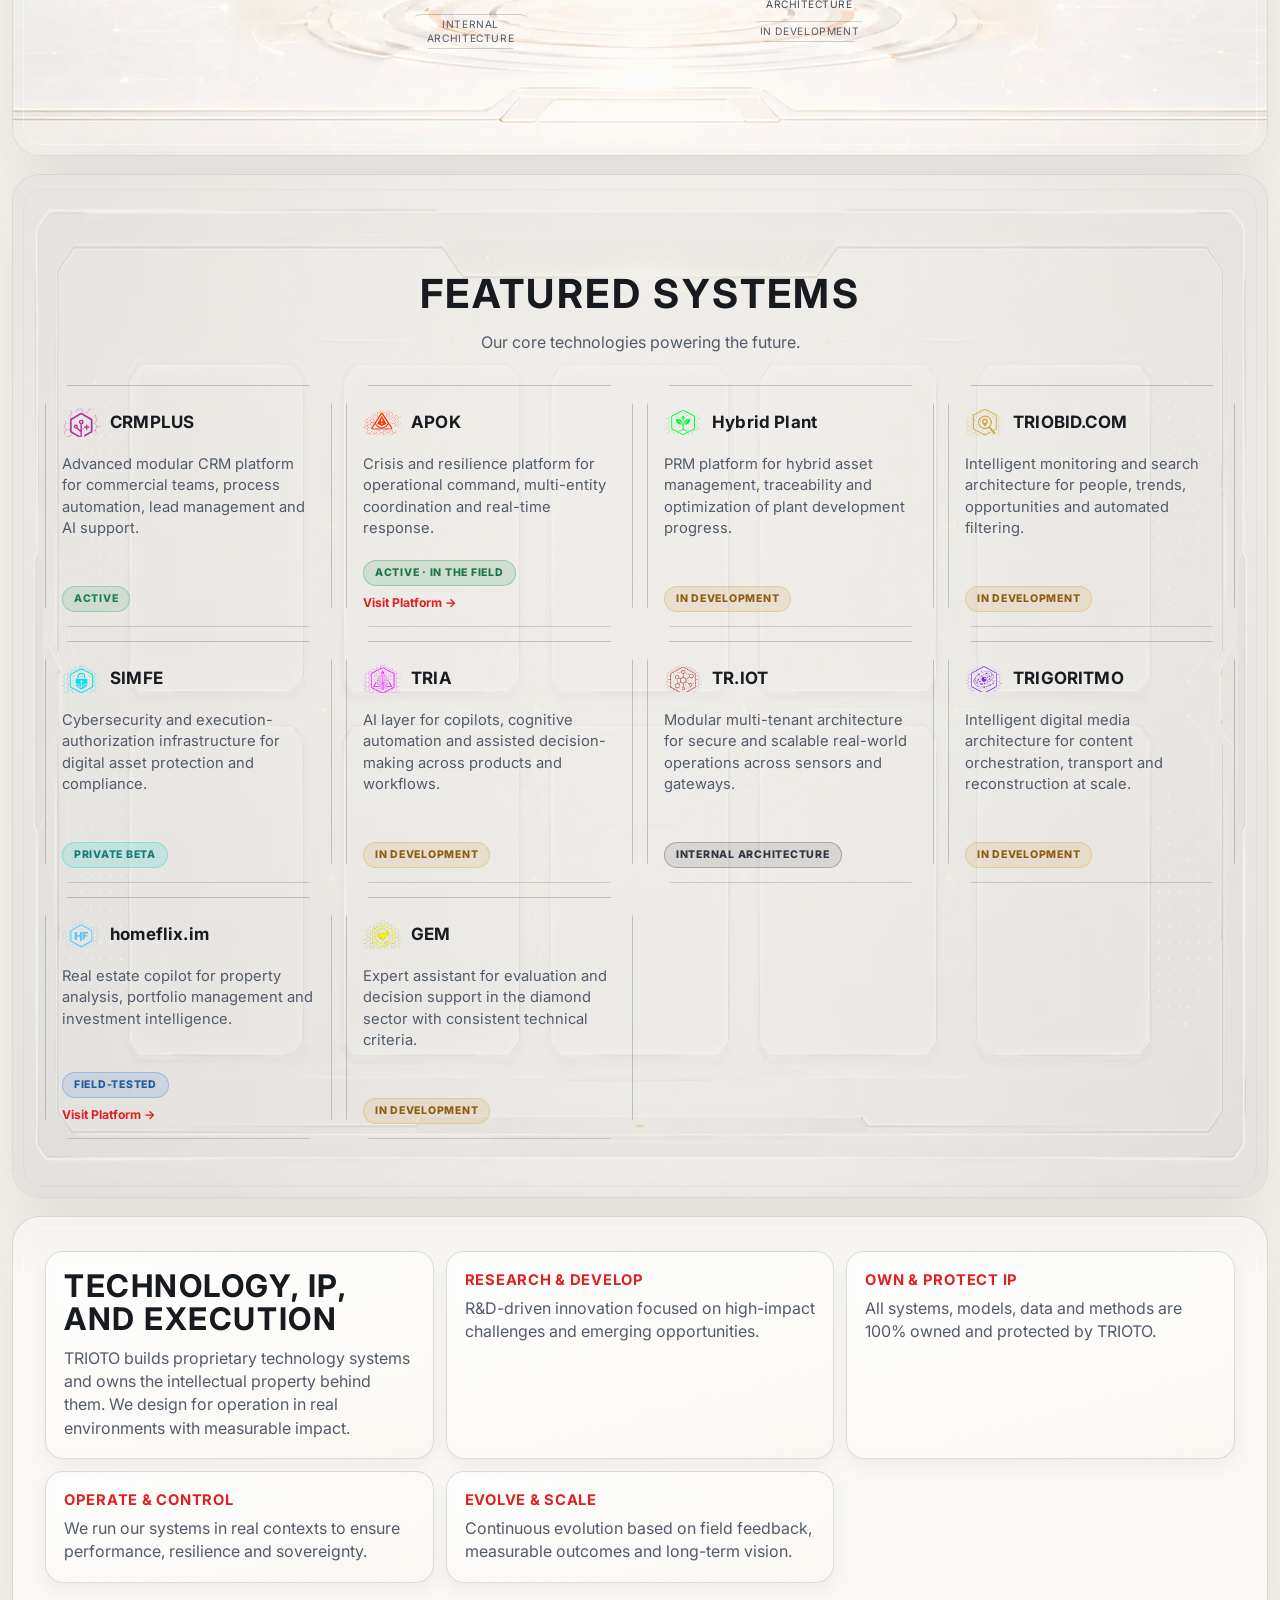
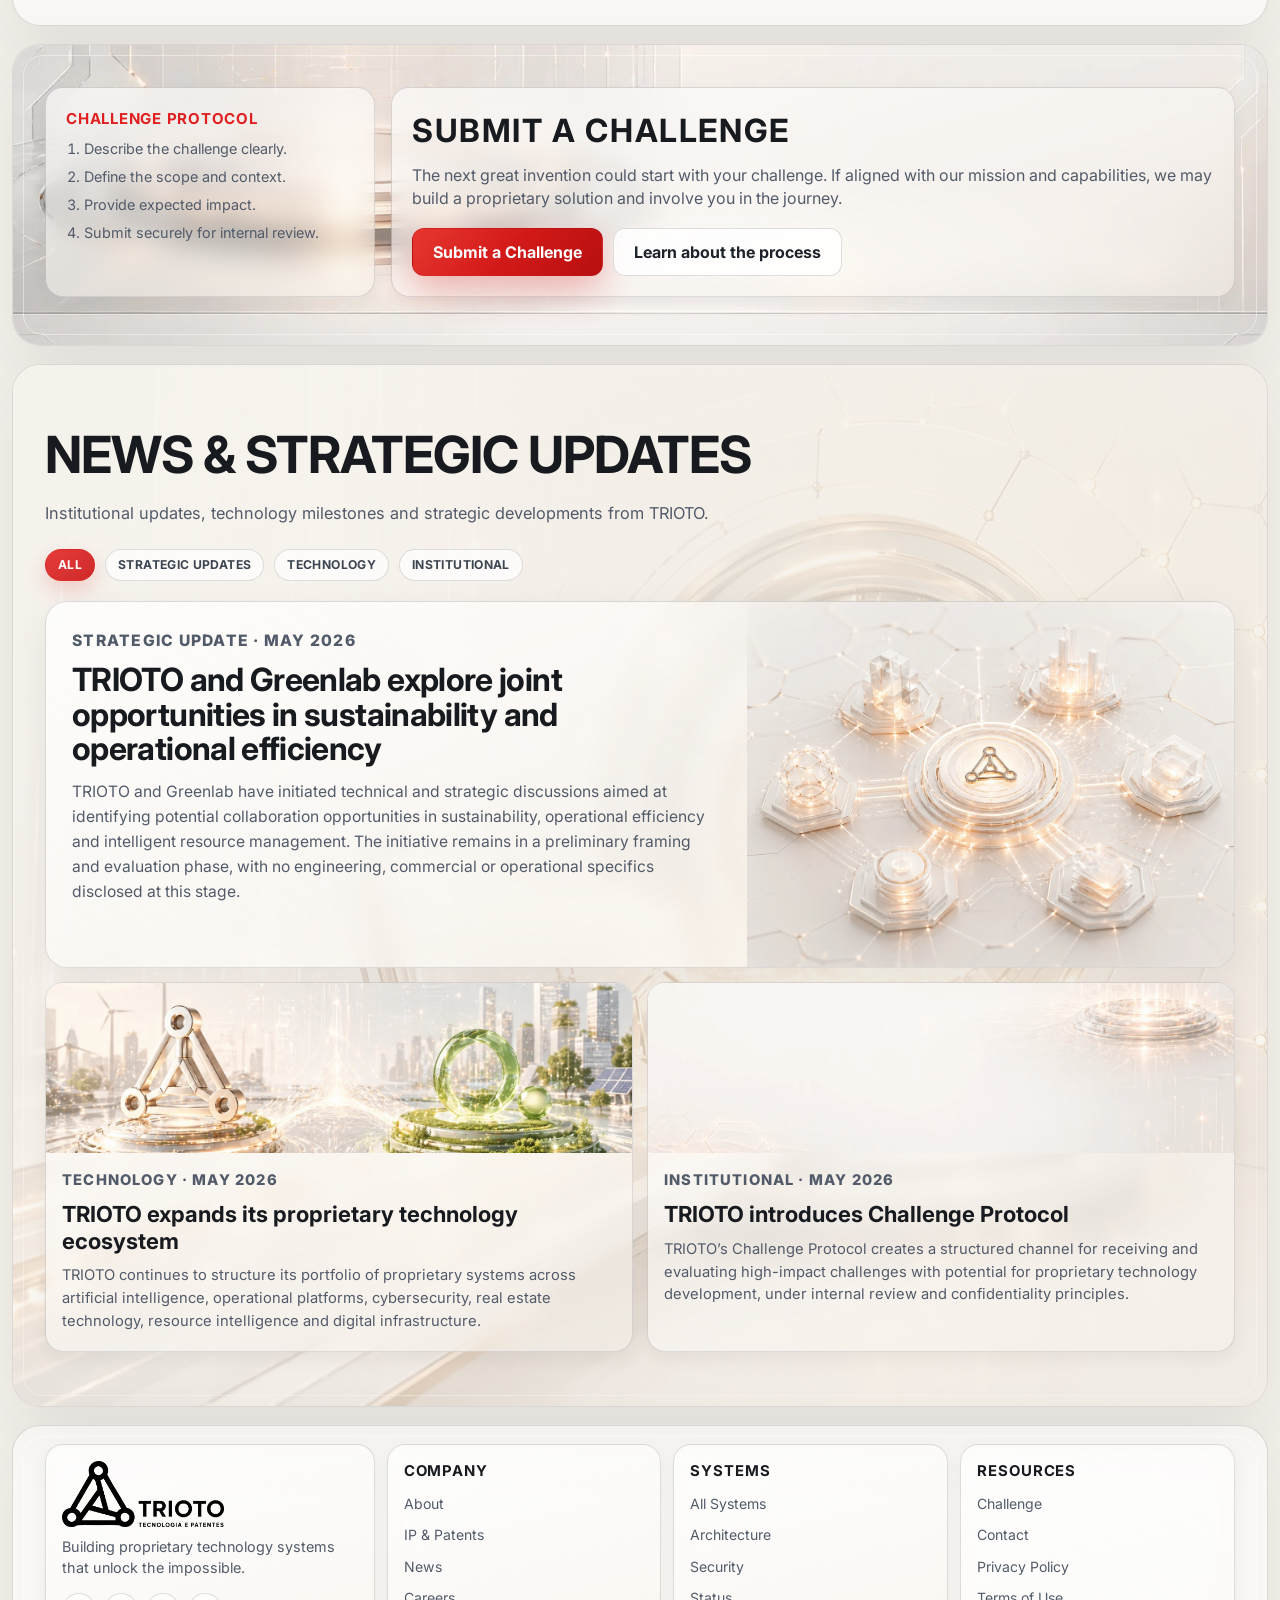
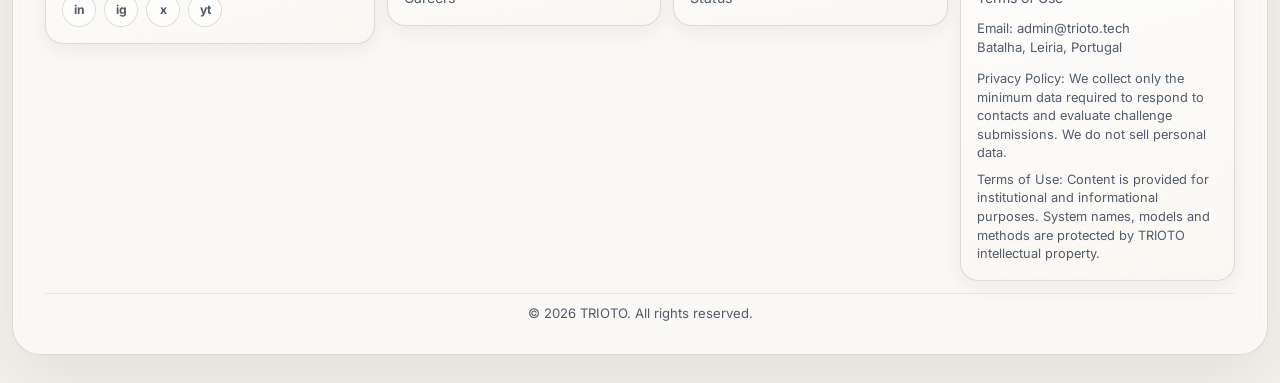
==== commit de90b2c1: "Align featured systems cards with background template" ====
--- a/index.html
+++ b/index.html
@@ -32,7 +32,7 @@
   <link rel="preconnect" href="https://fonts.googleapis.com">
   <link rel="preconnect" href="https://fonts.gstatic.com" crossorigin>
   <link href="https://fonts.googleapis.com/css2?family=Inter:wght@400;500;600;700;800&display=swap" rel="stylesheet">
-  <link rel="stylesheet" href="assets/css/trioto-site.css?v=20260428r8">
+  <link rel="stylesheet" href="assets/css/trioto-site.css?v=20260428r9">
 
   <script type="application/ld+json">
   {
--- a/assets/css/trioto-site.css
+++ b/assets/css/trioto-site.css
@@ -824,19 +824,22 @@
 
 
 .featured-section {
-  padding: 56px 0 56px;
+  padding: 62px 0 58px;
 }
 
 .featured-section .section-container {
-  padding-top: 4px;
+  padding-top: 18px;
 }
 
 .featured-section .section-heading {
-  margin-top: 4px;
+  margin-top: 10px;
+  font-size: clamp(1.9rem, 3.5vw, 2.5rem);
+  letter-spacing: 0.06em;
 }
 
 .featured-section .section-subheading {
-  margin-top: 10px;
+  margin-top: 8px;
+  font-size: 1rem;
 }
 
 .featured-section .section-bg {
@@ -863,12 +866,12 @@
 }
 
 .featured-grid {
-  width: min(1142px, 100%);
-  margin: 34px auto 0;
+  width: min(1168px, 100%);
+  margin: 44px auto 0;
   display: grid;
   grid-template-columns: repeat(5, minmax(0, 1fr));
-  column-gap: 40px;
-  row-gap: 22px;
+  column-gap: 12px;
+  row-gap: 10px;
 }
 
 .system-card {
@@ -884,7 +887,7 @@
   display: grid;
   grid-template-rows: auto minmax(0, 1fr) auto auto;
   align-items: start;
-  min-height: 250px;
+  min-height: 242px;
   transition: transform 170ms ease, box-shadow 170ms ease;
 }
 
@@ -1785,8 +1788,8 @@
   .featured-grid {
     width: 100%;
     grid-template-columns: repeat(3, minmax(0, 1fr));
-    column-gap: 14px;
-    row-gap: 14px;
+    column-gap: 12px;
+    row-gap: 10px;
   }
 
   .challenge-grid,
@@ -1835,10 +1838,10 @@
 
   .featured-grid {
     width: 100%;
-    margin-top: 28px;
+    margin-top: 34px;
     grid-template-columns: repeat(2, minmax(0, 1fr));
     column-gap: 12px;
-    row-gap: 12px;
+    row-gap: 10px;
   }
 
   .ip-grid {
@@ -2027,11 +2030,11 @@
   }
 
   .featured-section {
-    padding: 50px 0 46px;
+    padding: 52px 0 46px;
   }
 
   .featured-grid {
-    margin-top: 28px;
+    margin-top: 30px;
   }
 
   .system-card {
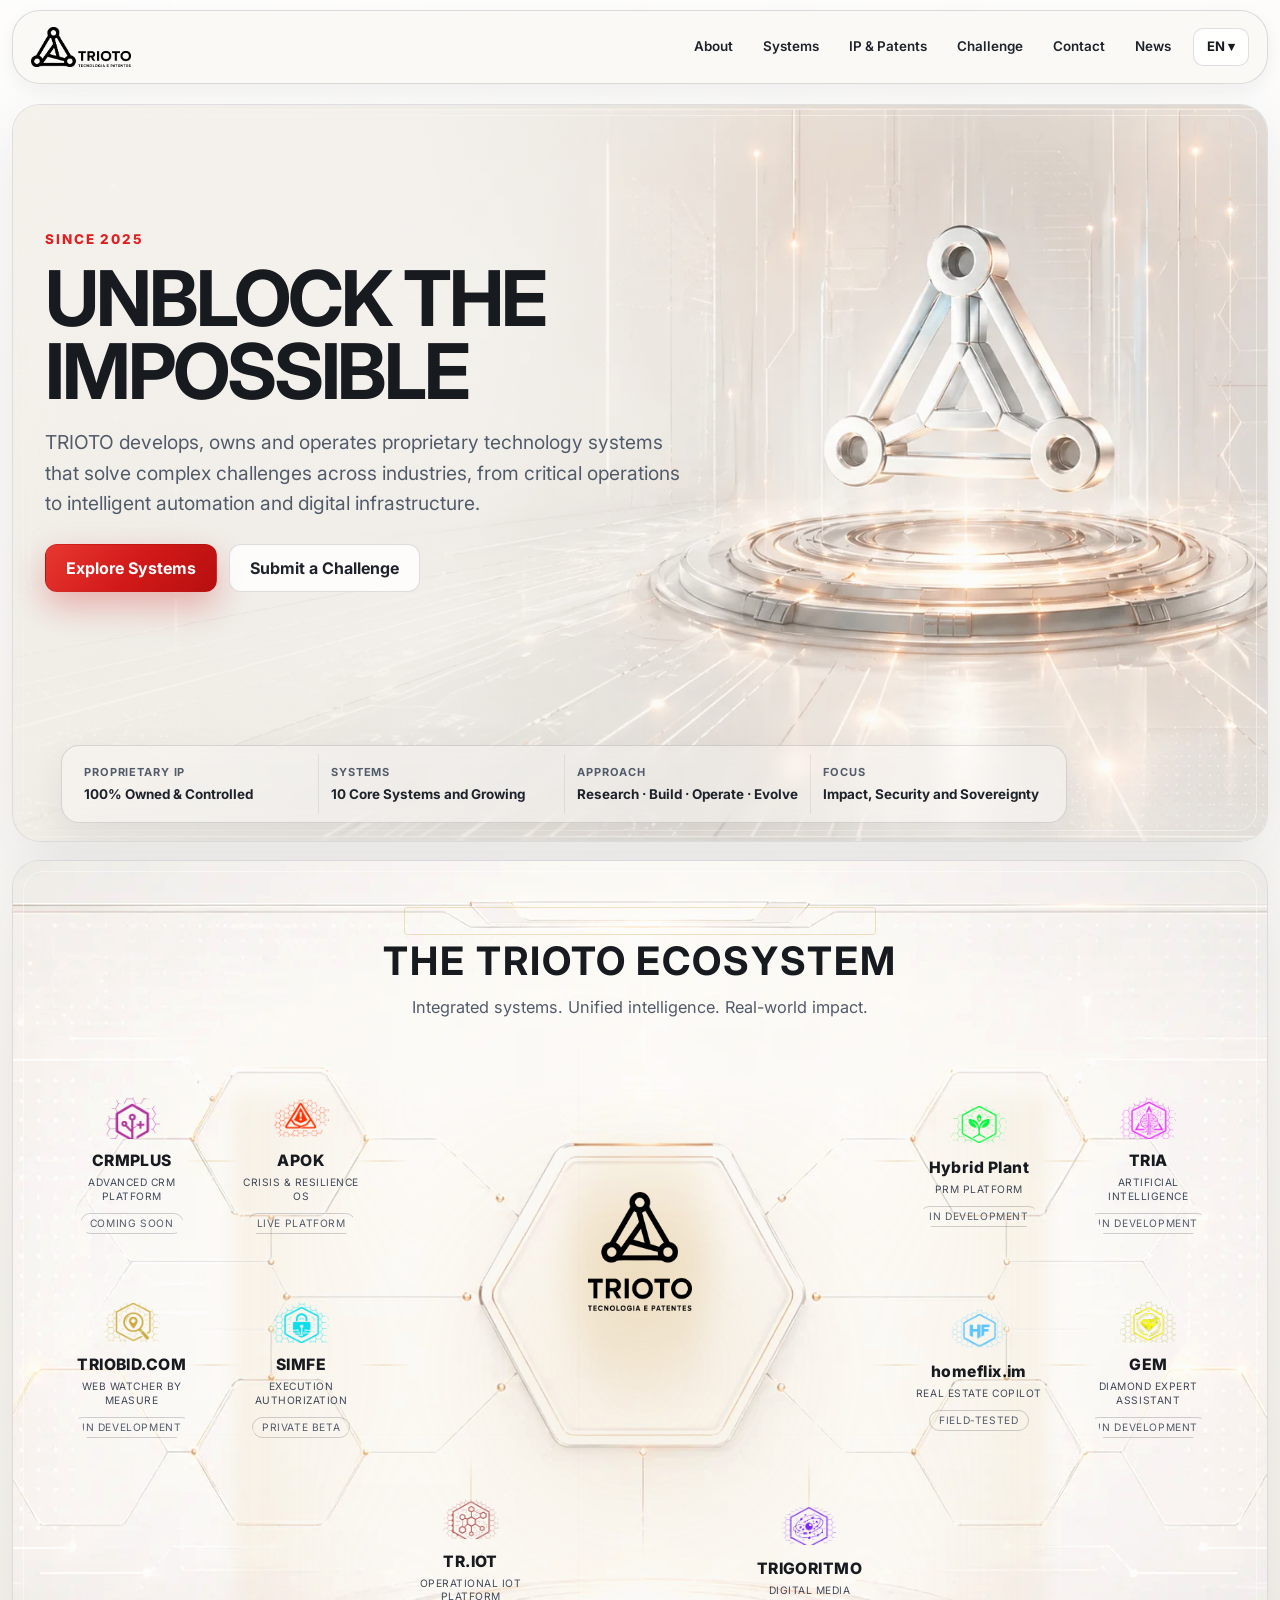
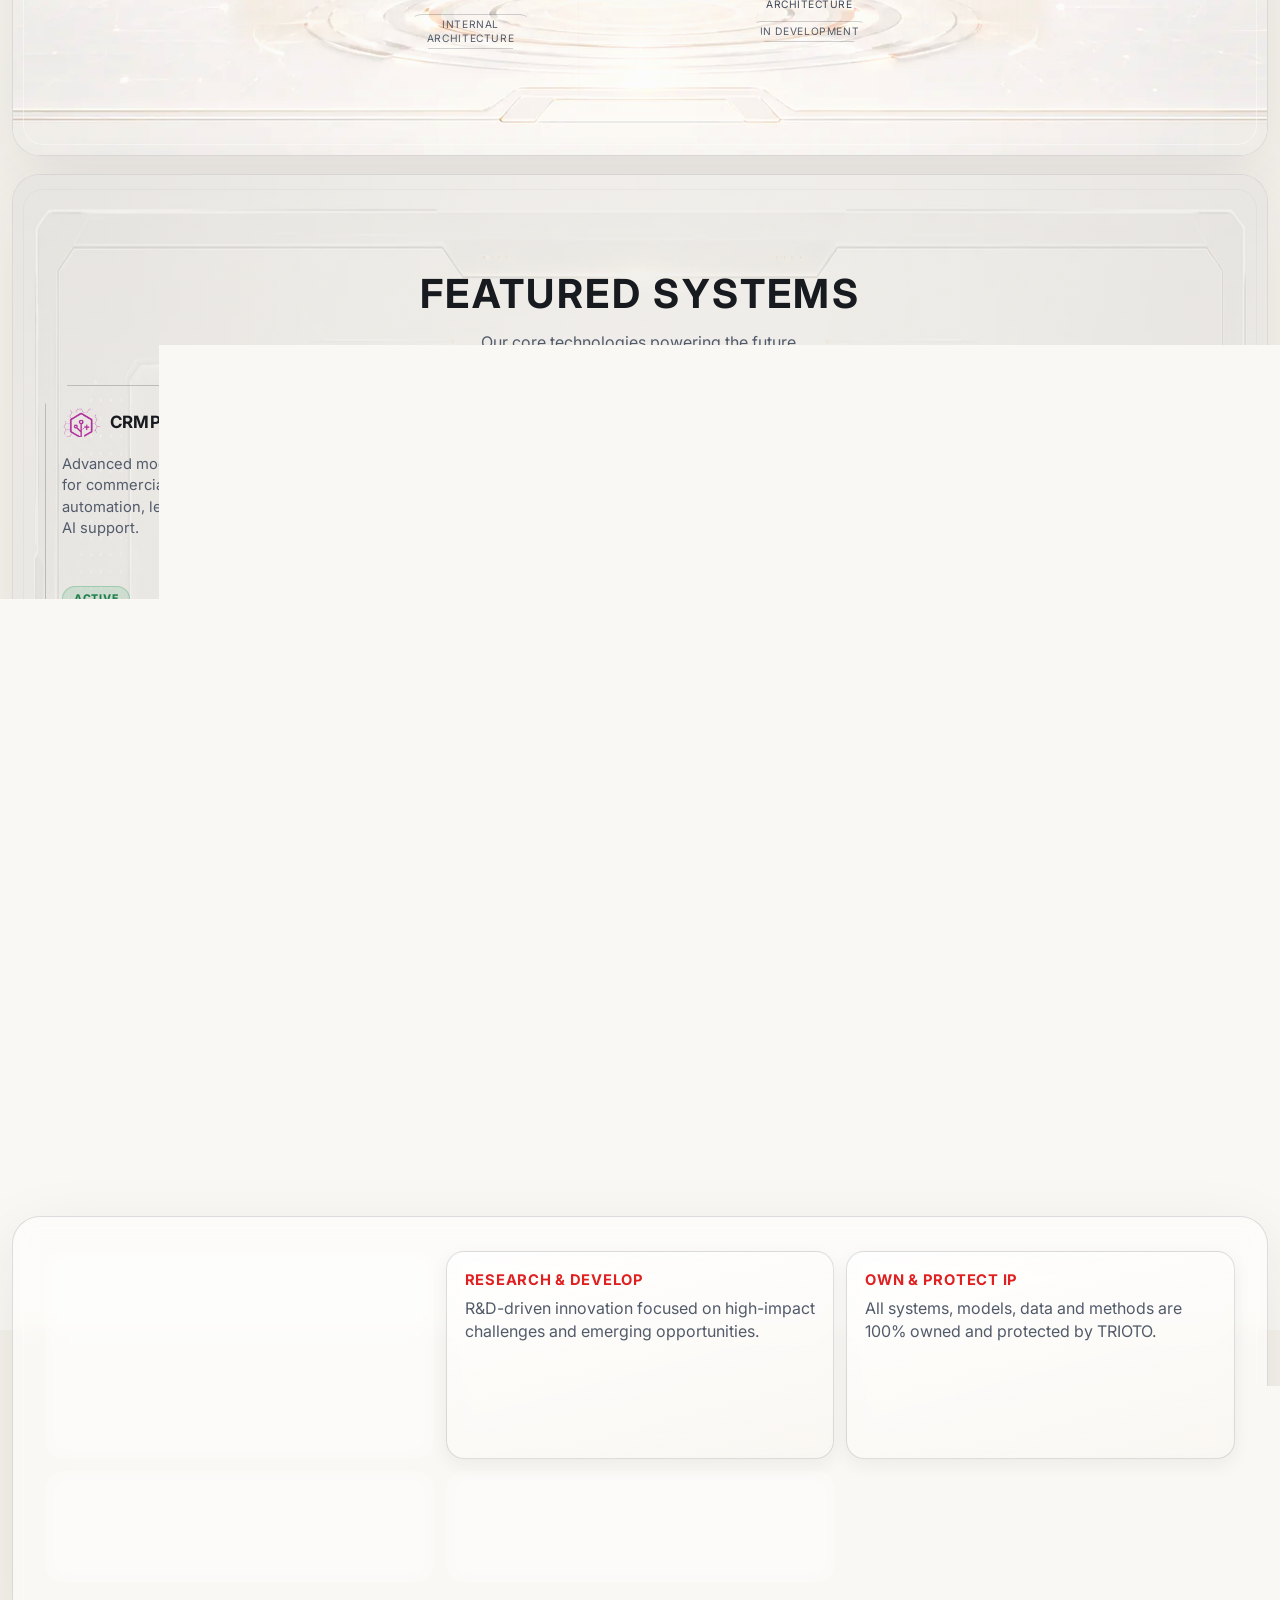
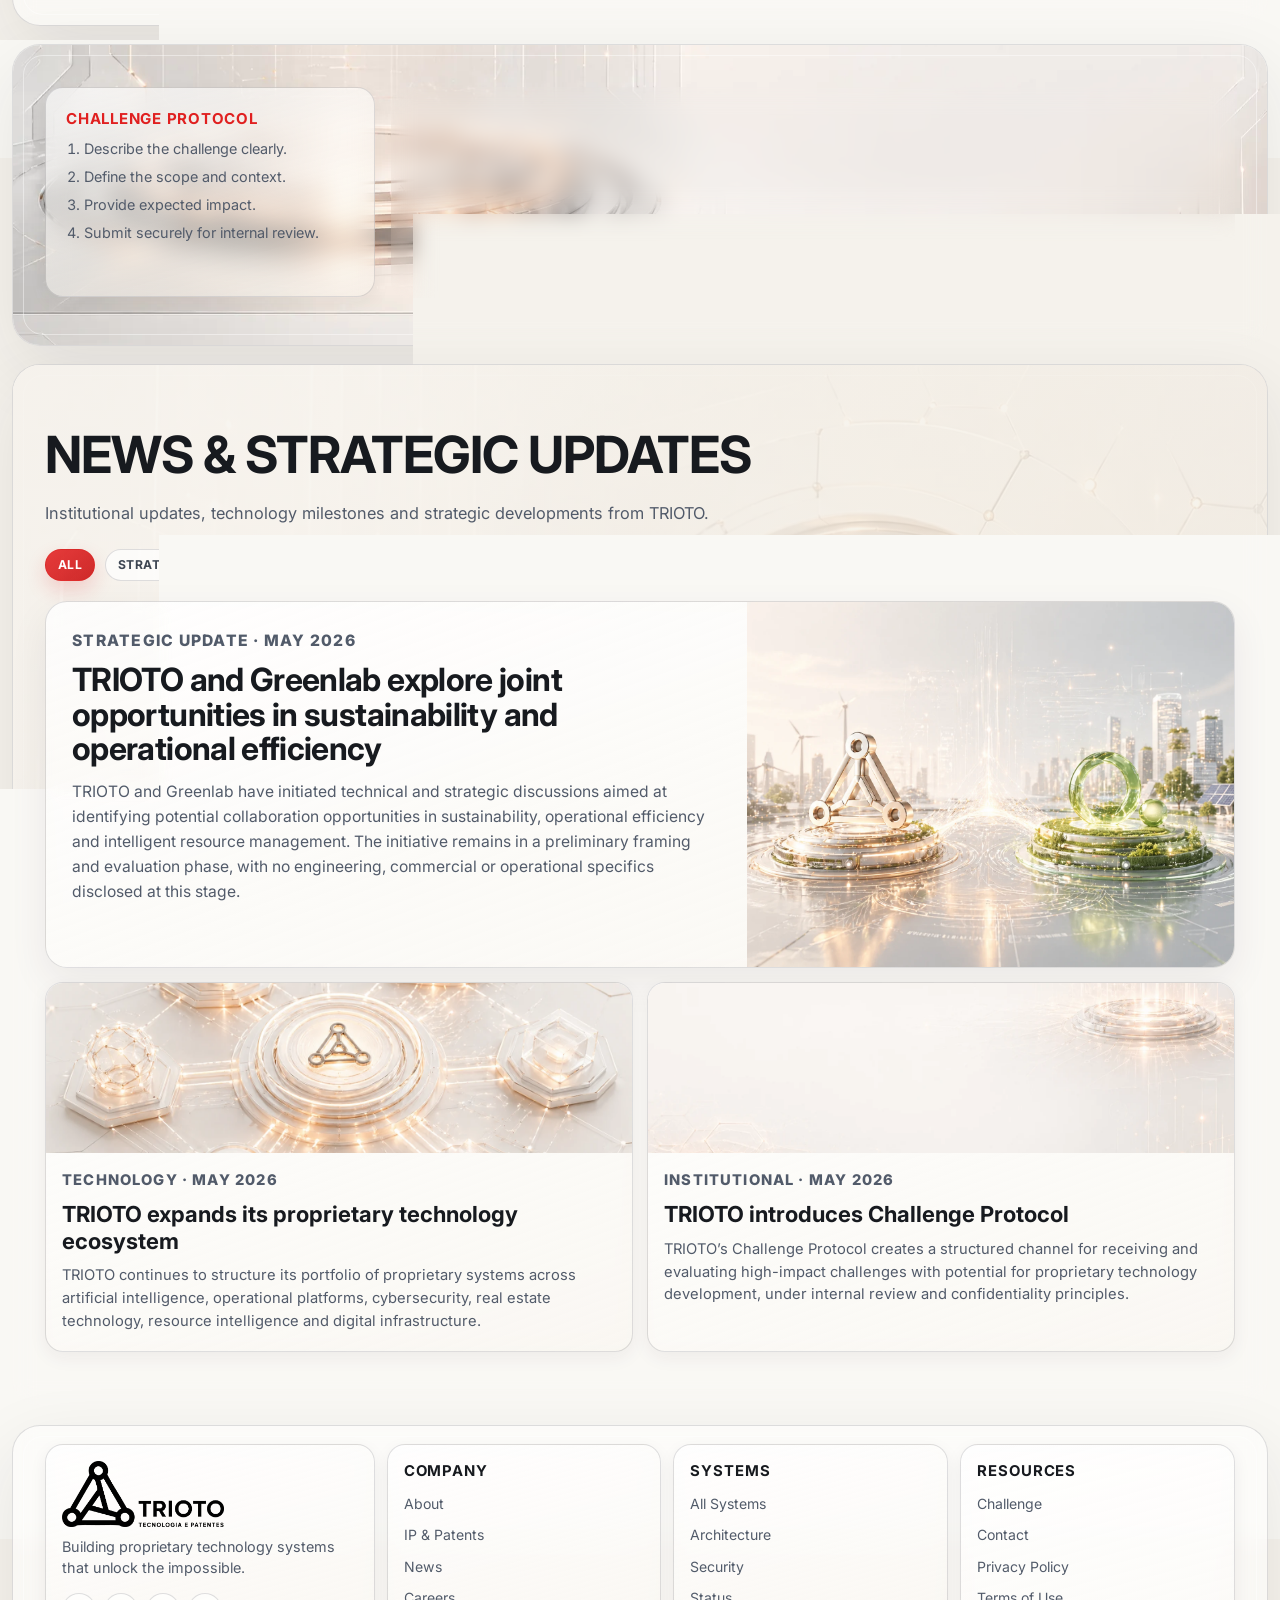
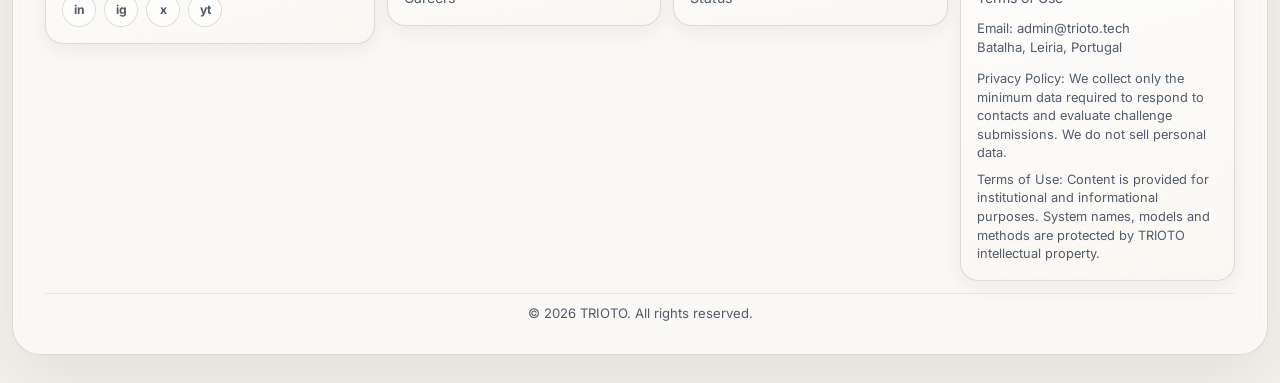
==== commit 390ea5ee: "Swap news images between featured and technology cards" ====
--- a/index.html
+++ b/index.html
@@ -399,13 +399,13 @@
               <p>TRIOTO and Greenlab have initiated technical and strategic discussions aimed at identifying potential collaboration opportunities in sustainability, operational efficiency and intelligent resource management. The initiative remains in a preliminary framing and evaluation phase, with no engineering, commercial or operational specifics disclosed at this stage.</p>
             </div>
             <div class="news-feature-media">
-              <img src="assets/news/news-feature-greenlab.webp" alt="TRIOTO strategic systems visual context">
+              <img src="assets/news/news-card-ecosystem.webp" alt="TRIOTO ecosystem expansion visual">
             </div>
           </article>
 
           <div class="news-secondary-grid">
             <article class="news-mini-card">
-              <img class="news-mini-media" src="assets/news/news-card-ecosystem.webp" alt="TRIOTO ecosystem expansion visual">
+              <img class="news-mini-media" src="assets/news/news-feature-greenlab.webp" alt="TRIOTO strategic systems visual context">
               <div class="news-mini-content">
                 <p class="news-kicker">Technology · May 2026</p>
                 <h3>TRIOTO expands its proprietary technology ecosystem</h3>
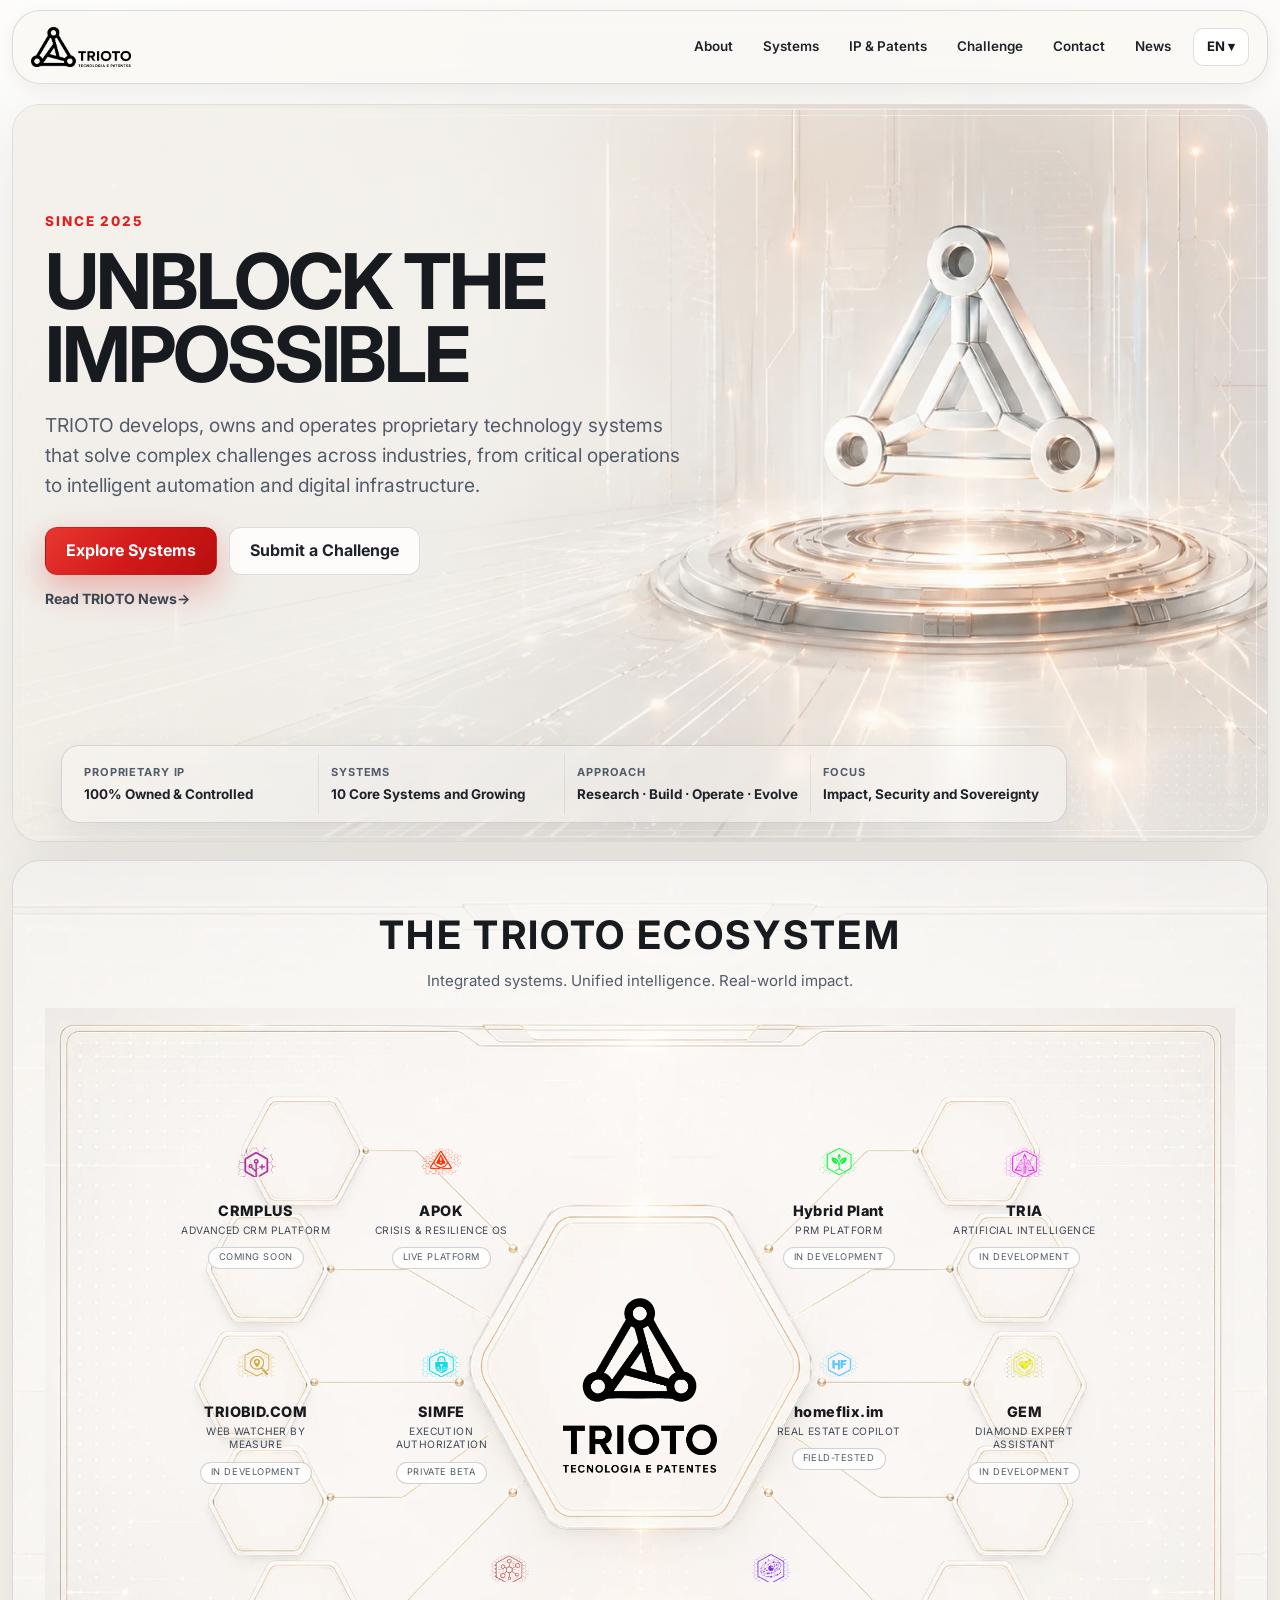
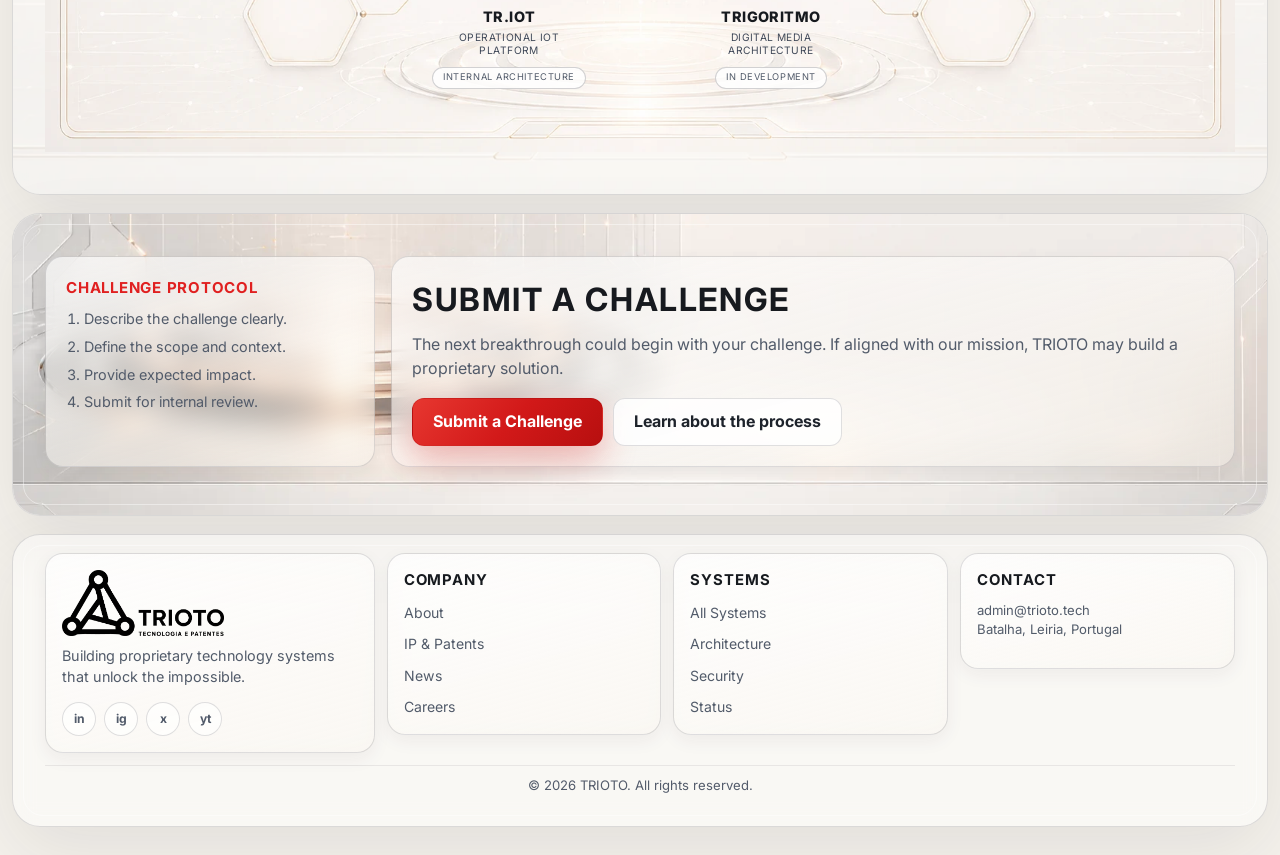
==== commit 0b0b6d01: "Simplify landing to hero + clean ecosystem teaser + compact footer" ====
--- a/index.html
+++ b/index.html
@@ -3,7 +3,7 @@
 <head>
   <meta charset="utf-8">
   <meta name="viewport" content="width=device-width, initial-scale=1">
-  <title>TRIOTO — Technology, IP & Operational Systems</title>
+  <title>TRIOTO — Technology, IP &amp; Operational Systems</title>
   <meta name="description" content="TRIOTO develops, owns and operates proprietary technology systems with in-house intellectual property across AI, cybersecurity and operational platforms.">
   <meta name="keywords" content="proprietary technology, intellectual property, technology systems, deep tech, AI, cybersecurity, operational platforms, TRIOTO">
   <meta name="robots" content="index, follow">
@@ -19,20 +19,20 @@
   <link rel="apple-touch-icon" href="/assets/apple-touch-icon.png">
   <link rel="manifest" href="/site.webmanifest">
 
-  <meta property="og:title" content="TRIOTO — Technology, IP & Operational Systems">
+  <meta property="og:title" content="TRIOTO — Technology, IP &amp; Operational Systems">
   <meta property="og:description" content="Integrated systems. Unified intelligence. Real-world impact.">
   <meta property="og:type" content="website">
   <meta property="og:url" content="https://trioto.tech/">
   <meta property="og:image" content="https://trioto.tech/assets/backgrounds/01_hero_landing_bg_with_3d_trioto_emblem.png">
   <meta name="twitter:card" content="summary_large_image">
-  <meta name="twitter:title" content="TRIOTO — Technology, IP & Operational Systems">
+  <meta name="twitter:title" content="TRIOTO — Technology, IP &amp; Operational Systems">
   <meta name="twitter:description" content="Proprietary technology systems, in-house IP and real-world execution.">
   <meta name="twitter:image" content="https://trioto.tech/assets/backgrounds/01_hero_landing_bg_with_3d_trioto_emblem.png">
 
   <link rel="preconnect" href="https://fonts.googleapis.com">
   <link rel="preconnect" href="https://fonts.gstatic.com" crossorigin>
   <link href="https://fonts.googleapis.com/css2?family=Inter:wght@400;500;600;700;800&display=swap" rel="stylesheet">
-  <link rel="stylesheet" href="assets/css/trioto-site.css?v=20260428r9">
+  <link rel="stylesheet" href="assets/css/trioto-site.css?v=20260428r11">
 
   <script type="application/ld+json">
   {
@@ -67,12 +67,12 @@
       <button class="menu-toggle" type="button" aria-label="Open navigation" aria-expanded="false" aria-controls="primary-nav">☰</button>
 
       <nav class="primary-nav" id="primary-nav" aria-label="Primary">
-        <a class="nav-link" href="#about">About</a>
-        <a class="nav-link" href="#systems">Systems</a>
-        <a class="nav-link" href="#ip-patents">IP &amp; Patents</a>
+        <a class="nav-link" href="about.html">About</a>
+        <a class="nav-link" href="systems.html">Systems</a>
+        <a class="nav-link" href="ip-patents.html">IP &amp; Patents</a>
         <a class="nav-link" href="challenge.html">Challenge</a>
-        <a class="nav-link" href="#contact">Contact</a>
-        <a class="nav-link" href="index.html#news">News</a>
+        <a class="nav-link" href="contact.html">Contact</a>
+        <a class="nav-link" href="news.html">News</a>
 
         <details class="lang-switch">
           <summary>EN ▾</summary>
@@ -94,9 +94,10 @@
           <h1 class="hero-title"><span class="hero-line">Unblock the</span><span class="hero-line">impossible</span></h1>
           <p class="hero-lead">TRIOTO develops, owns and operates proprietary technology systems that solve complex challenges across industries, from critical operations to intelligent automation and digital infrastructure.</p>
           <div class="hero-actions">
-            <a class="btn btn-primary" href="#systems">Explore Systems</a>
+            <a class="btn btn-primary" href="systems.html">Explore Systems</a>
             <a class="btn btn-secondary" href="challenge.html">Submit a Challenge</a>
           </div>
+          <a class="hero-news-link" href="news.html">Read TRIOTO News</a>
         </div>
       </div>
 
@@ -120,7 +121,7 @@
       </aside>
     </section>
 
-    <section class="section-shell ecosystem-section" id="systems">
+    <section class="section-shell ecosystem-section ecosystem-teaser" id="systems">
       <div class="section-bg" aria-hidden="true"></div>
       <div class="section-container">
         <h2 class="section-heading reveal" data-reveal>The TRIOTO Ecosystem</h2>
@@ -218,139 +219,11 @@
           </div>
 
           <div class="hex-slot" data-slot="trioto">
-            <a class="hex-tile center is-link" href="index.html">
+            <a class="hex-tile center is-link" href="index.html" aria-label="TRIOTO Home">
               <img class="hex-logo" src="assets/logo-trioto-vertical-official-black.png" alt="TRIOTO official logo">
             </a>
           </div>
         </div>
-      </div>
-    </section>
-
-    <section class="section-shell featured-section">
-      <div class="section-bg" aria-hidden="true"></div>
-      <div class="section-container">
-        <h2 class="section-heading reveal" data-reveal>Featured Systems</h2>
-        <p class="section-subheading reveal" data-reveal>Our core technologies powering the future.</p>
-
-        <div class="featured-grid reveal" data-reveal>
-          <article class="system-card">
-            <header class="system-head">
-              <img class="system-logo" src="assets/logos-official/logo-crmplus-symbol.png" alt="CRMPLUS">
-              <h3 class="system-name">CRMPLUS</h3>
-            </header>
-            <p class="system-copy">Advanced modular CRM platform for commercial teams, process automation, lead management and AI support.</p>
-            <span class="status-chip active">Active</span>
-          </article>
-
-          <article class="system-card">
-            <header class="system-head">
-              <img class="system-logo" src="assets/logos-official/logo-apok-symbol.png" alt="APOK">
-              <h3 class="system-name">APOK</h3>
-            </header>
-            <p class="system-copy">Crisis and resilience platform for operational command, multi-entity coordination and real-time response.</p>
-            <span class="status-chip field-active">Active · In the field</span>
-            <a class="system-link" href="https://www.apokaliptika.com/" target="_blank" rel="noopener">Visit Platform</a>
-          </article>
-
-          <article class="system-card">
-            <header class="system-head">
-              <img class="system-logo" src="assets/logos-official/logo-hybridplant-symbol.png" alt="Hybrid Plant">
-              <h3 class="system-name">Hybrid Plant</h3>
-            </header>
-            <p class="system-copy">PRM platform for hybrid asset management, traceability and optimization of plant development progress.</p>
-            <span class="status-chip development">In development</span>
-          </article>
-
-          <article class="system-card">
-            <header class="system-head">
-              <img class="system-logo" src="assets/logos-official/logo-triobid-symbol.png" alt="TRIOBID.COM">
-              <h3 class="system-name">TRIOBID.COM</h3>
-            </header>
-            <p class="system-copy">Intelligent monitoring and search architecture for people, trends, opportunities and automated filtering.</p>
-            <span class="status-chip development">In development</span>
-          </article>
-
-          <article class="system-card">
-            <header class="system-head">
-              <img class="system-logo" src="assets/logos-official/logo-simfe-symbol.png" alt="SIMFE">
-              <h3 class="system-name">SIMFE</h3>
-            </header>
-            <p class="system-copy">Cybersecurity and execution-authorization infrastructure for digital asset protection and compliance.</p>
-            <span class="status-chip private-beta">Private beta</span>
-          </article>
-
-          <article class="system-card">
-            <header class="system-head">
-              <img class="system-logo" src="assets/logos-official/logo-tria-symbol.png" alt="TRIA">
-              <h3 class="system-name">TRIA</h3>
-            </header>
-            <p class="system-copy">AI layer for copilots, cognitive automation and assisted decision-making across products and workflows.</p>
-            <span class="status-chip development">In development</span>
-          </article>
-
-          <article class="system-card">
-            <header class="system-head">
-              <img class="system-logo" src="assets/logos-official/logo-triot-symbol.png" alt="TR.IOT">
-              <h3 class="system-name">TR.IOT</h3>
-            </header>
-            <p class="system-copy">Modular multi-tenant architecture for secure and scalable real-world operations across sensors and gateways.</p>
-            <span class="status-chip internal">Internal architecture</span>
-          </article>
-
-          <article class="system-card">
-            <header class="system-head">
-              <img class="system-logo" src="assets/logos-official/logo-trigoritmo-symbol.png" alt="TRIGORITMO">
-              <h3 class="system-name">TRIGORITMO</h3>
-            </header>
-            <p class="system-copy">Intelligent digital media architecture for content orchestration, transport and reconstruction at scale.</p>
-            <span class="status-chip development">In development</span>
-          </article>
-
-          <article class="system-card">
-            <header class="system-head">
-              <img class="system-logo" src="assets/logos-official/logo-homeflix-symbol.png" alt="homeflix.im">
-              <h3 class="system-name">homeflix.im</h3>
-            </header>
-            <p class="system-copy">Real estate copilot for property analysis, portfolio management and investment intelligence.</p>
-            <span class="status-chip field-tested">Field-tested</span>
-            <a class="system-link" href="https://homeflix.im/" target="_blank" rel="noopener">Visit Platform</a>
-          </article>
-
-          <article class="system-card">
-            <header class="system-head">
-              <img class="system-logo" src="assets/logos-official/logo-gem-symbol.png" alt="GEM">
-              <h3 class="system-name">GEM</h3>
-            </header>
-            <p class="system-copy">Expert assistant for evaluation and decision support in the diamond sector with consistent technical criteria.</p>
-            <span class="status-chip development">In development</span>
-          </article>
-        </div>
-      </div>
-    </section>
-
-    <section class="section-shell ip-section" id="about">
-      <span id="ip-patents" class="section-anchor" aria-hidden="true"></span>
-      <div class="section-container ip-grid">
-        <article class="ip-lead reveal" data-reveal>
-          <h2>Technology, IP, and execution</h2>
-          <p>TRIOTO builds proprietary technology systems and owns the intellectual property behind them. We design for operation in real environments with measurable impact.</p>
-        </article>
-        <article class="ip-item reveal" data-reveal>
-          <h3>Research &amp; Develop</h3>
-          <p>R&amp;D-driven innovation focused on high-impact challenges and emerging opportunities.</p>
-        </article>
-        <article class="ip-item reveal" data-reveal>
-          <h3>Own &amp; Protect IP</h3>
-          <p>All systems, models, data and methods are 100% owned and protected by TRIOTO.</p>
-        </article>
-        <article class="ip-item reveal" data-reveal>
-          <h3>Operate &amp; Control</h3>
-          <p>We run our systems in real contexts to ensure performance, resilience and sovereignty.</p>
-        </article>
-        <article class="ip-item reveal" data-reveal>
-          <h3>Evolve &amp; Scale</h3>
-          <p>Continuous evolution based on field feedback, measurable outcomes and long-term vision.</p>
-        </article>
       </div>
     </section>
 
@@ -363,66 +236,18 @@
             <li>Describe the challenge clearly.</li>
             <li>Define the scope and context.</li>
             <li>Provide expected impact.</li>
-            <li>Submit securely for internal review.</li>
+            <li>Submit for internal review.</li>
           </ol>
         </article>
 
         <article class="challenge-card reveal" data-reveal>
           <h2>Submit a challenge</h2>
-          <p>The next great invention could start with your challenge. If aligned with our mission and capabilities, we may build a proprietary solution and involve you in the journey.</p>
+          <p>The next breakthrough could begin with your challenge. If aligned with our mission, TRIOTO may build a proprietary solution.</p>
           <div class="challenge-actions">
             <a class="btn btn-primary" href="challenge.html">Submit a Challenge</a>
             <a class="btn btn-secondary" href="challenge.html#challenge-protocol">Learn about the process</a>
           </div>
         </article>
-      </div>
-    </section>
-
-    <section class="section-shell news-updates-section" id="news">
-      <div class="section-bg" aria-hidden="true"></div>
-      <div class="section-container">
-        <h2 class="section-heading reveal" data-reveal>News &amp; Strategic Updates</h2>
-        <p class="section-subheading reveal" data-reveal>Institutional updates, technology milestones and strategic developments from TRIOTO.</p>
-
-        <div class="news-filter-row reveal" data-reveal aria-hidden="true">
-          <span class="news-filter-chip is-active">All</span>
-          <span class="news-filter-chip">Strategic Updates</span>
-          <span class="news-filter-chip">Technology</span>
-          <span class="news-filter-chip">Institutional</span>
-        </div>
-
-        <div class="news-layout reveal" data-reveal>
-          <article class="news-feature-card">
-            <div class="news-feature-content">
-              <p class="news-kicker">Strategic Update · May 2026</p>
-              <h3>TRIOTO and Greenlab explore joint opportunities in sustainability and operational efficiency</h3>
-              <p>TRIOTO and Greenlab have initiated technical and strategic discussions aimed at identifying potential collaboration opportunities in sustainability, operational efficiency and intelligent resource management. The initiative remains in a preliminary framing and evaluation phase, with no engineering, commercial or operational specifics disclosed at this stage.</p>
-            </div>
-            <div class="news-feature-media">
-              <img src="assets/news/news-card-ecosystem.webp" alt="TRIOTO ecosystem expansion visual">
-            </div>
-          </article>
-
-          <div class="news-secondary-grid">
-            <article class="news-mini-card">
-              <img class="news-mini-media" src="assets/news/news-feature-greenlab.webp" alt="TRIOTO strategic systems visual context">
-              <div class="news-mini-content">
-                <p class="news-kicker">Technology · May 2026</p>
-                <h3>TRIOTO expands its proprietary technology ecosystem</h3>
-                <p>TRIOTO continues to structure its portfolio of proprietary systems across artificial intelligence, operational platforms, cybersecurity, real estate technology, resource intelligence and digital infrastructure.</p>
-              </div>
-            </article>
-
-            <article class="news-mini-card">
-              <img class="news-mini-media" src="assets/news/news-card-challenge.webp" alt="TRIOTO Challenge Protocol visual">
-              <div class="news-mini-content">
-                <p class="news-kicker">Institutional · May 2026</p>
-                <h3>TRIOTO introduces Challenge Protocol</h3>
-                <p>TRIOTO’s Challenge Protocol creates a structured channel for receiving and evaluating high-impact challenges with potential for proprietary technology development, under internal review and confidentiality principles.</p>
-              </div>
-            </article>
-          </div>
-        </div>
       </div>
     </section>
 
@@ -445,34 +270,26 @@
           <section class="footer-column">
             <h3>Company</h3>
             <ul class="footer-links">
-              <li><a class="footer-link" href="#about">About</a></li>
-              <li><a class="footer-link" href="#ip-patents">IP &amp; Patents</a></li>
-              <li><a class="footer-link" href="#news">News</a></li>
-              <li><a class="footer-link" href="#news">Careers</a></li>
+              <li><a class="footer-link" href="about.html">About</a></li>
+              <li><a class="footer-link" href="ip-patents.html">IP &amp; Patents</a></li>
+              <li><a class="footer-link" href="news.html">News</a></li>
+              <li><a class="footer-link" href="news.html">Careers</a></li>
             </ul>
           </section>
 
           <section class="footer-column">
             <h3>Systems</h3>
             <ul class="footer-links">
-              <li><a class="footer-link" href="#systems">All Systems</a></li>
-              <li><a class="footer-link" href="#ip-patents">Architecture</a></li>
-              <li><a class="footer-link" href="#ip-patents">Security</a></li>
-              <li><a class="footer-link" href="#systems">Status</a></li>
+              <li><a class="footer-link" href="systems.html">All Systems</a></li>
+              <li><a class="footer-link" href="systems.html">Architecture</a></li>
+              <li><a class="footer-link" href="systems.html">Security</a></li>
+              <li><a class="footer-link" href="systems.html">Status</a></li>
             </ul>
           </section>
 
           <section class="footer-column">
-            <h3>Resources</h3>
-            <ul class="footer-links">
-              <li><a class="footer-link" href="challenge.html">Challenge</a></li>
-              <li><a class="footer-link" href="#contact">Contact</a></li>
-              <li><a class="footer-link" href="#privacy-policy">Privacy Policy</a></li>
-              <li><a class="footer-link" href="#terms-of-use">Terms of Use</a></li>
-            </ul>
-            <p class="footer-meta" id="contact">Email: admin@trioto.tech<br>Batalha, Leiria, Portugal</p>
-            <p class="footer-legal" id="privacy-policy">Privacy Policy: We collect only the minimum data required to respond to contacts and evaluate challenge submissions. We do not sell personal data.</p>
-            <p class="footer-legal" id="terms-of-use">Terms of Use: Content is provided for institutional and informational purposes. System names, models and methods are protected by TRIOTO intellectual property.</p>
+            <h3>Contact</h3>
+            <p class="footer-meta">admin@trioto.tech<br>Batalha, Leiria, Portugal</p>
           </section>
         </div>
 
--- a/assets/css/trioto-site.css
+++ b/assets/css/trioto-site.css
@@ -155,6 +155,23 @@
   color: var(--color-red);
 }
 
+.nav-link[aria-current="page"] {
+  background: rgba(224, 32, 32, 0.08);
+  color: #a51414;
+  position: relative;
+}
+
+.nav-link[aria-current="page"]::after {
+  content: "";
+  position: absolute;
+  left: 12px;
+  right: 12px;
+  bottom: 6px;
+  height: 2px;
+  border-radius: 999px;
+  background: var(--color-red);
+}
+
 .nav-link:focus-visible,
 .menu-toggle:focus-visible,
 .lang-switch summary:focus-visible,
@@ -400,6 +417,26 @@
   gap: 12px;
 }
 
+.hero-news-link {
+  display: inline-flex;
+  align-items: center;
+  margin-top: 14px;
+  font-size: 0.88rem;
+  font-weight: 700;
+  color: #3c4554;
+  text-decoration: none;
+  transition: color 180ms ease;
+}
+
+.hero-news-link::after {
+  content: " \2192";
+}
+
+.hero-news-link:hover,
+.hero-news-link:focus-visible {
+  color: var(--color-red);
+}
+
 .btn {
   border: 1px solid transparent;
   border-radius: 12px;
@@ -554,272 +591,293 @@
 }
 
 .ecosystem-section {
-  padding: 46px 0 62px;
+  padding: 52px 0 66px;
 }
 
 .ecosystem-section .section-container {
-  padding-top: 26px;
-}
-
-.ecosystem-section .section-container::before {
+  padding-top: 8px;
+}
+
+.ecosystem-section .section-heading {
+  font-size: clamp(1.95rem, 4vw, 2.7rem);
+  letter-spacing: 0.045em;
+}
+
+.ecosystem-section .section-subheading {
+  font-size: 1.02rem;
+  margin-top: 10px;
+}
+
+.ecosystem-section .section-bg {
+  background-image: image-set(
+    url("../ecosystem/ecosystem-bg-base.webp") type("image/webp"),
+    url("../ecosystem/ecosystem-bg-base.png") type("image/png")
+  );
+  background-size: cover;
+  background-position: center;
+  filter: brightness(1.01) saturate(0.98);
+}
+
+.ecosystem-map {
+  position: relative;
+  isolation: isolate;
+  margin-top: 26px;
+  margin-left: auto;
+  margin-right: auto;
+  width: min(1360px, 100%);
+  aspect-ratio: 1586 / 992;
+  min-height: 760px;
+}
+
+.ecosystem-map::before {
+  content: "";
+  position: absolute;
+  inset: 0;
+  z-index: -1;
+  background-image: image-set(
+    url("../ecosystem/ecosystem-layout-empty.webp") type("image/webp"),
+    url("../ecosystem/ecosystem-layout-empty.png") type("image/png")
+  );
+  background-size: cover;
+  background-position: center;
+  pointer-events: none;
+}
+
+.hex-slot {
+  position: absolute;
+  width: clamp(182px, 14vw, 222px);
+  transform: translate(-50%, 0);
+}
+
+.hex-slot[data-slot="crm"] { left: 17.7%; top: 15.6%; }
+.hex-slot[data-slot="apok"] { left: 33.3%; top: 15.6%; }
+.hex-slot[data-slot="hybrid"] { left: 66.7%; top: 15.6%; }
+.hex-slot[data-slot="tria"] { left: 82.3%; top: 15.6%; }
+.hex-slot[data-slot="triobid"] { left: 17.7%; top: 42.6%; }
+.hex-slot[data-slot="simfe"] { left: 33.3%; top: 42.6%; }
+.hex-slot[data-slot="homeflix"] { left: 66.7%; top: 42.6%; }
+.hex-slot[data-slot="gem"] { left: 82.3%; top: 42.6%; }
+.hex-slot[data-slot="triot"] { left: 39%; top: 70.2%; }
+.hex-slot[data-slot="trigoritmo"] { left: 61%; top: 70.2%; }
+.hex-slot[data-slot="trioto"] {
+  left: 50%;
+  top: 28.8%;
+  width: clamp(364px, 30vw, 456px);
+}
+
+.hex-tile {
+  border: 0;
+  background: transparent;
+  width: 100%;
+  min-height: clamp(222px, 17vw, 254px);
+  padding: 0 8px;
+  position: relative;
+  display: grid;
+  grid-template-rows: 104px auto auto auto;
+  align-content: start;
+  justify-items: center;
+  text-align: center;
+  gap: 7px;
+  text-decoration: none;
+  color: inherit;
+  transition: transform 180ms ease, filter 180ms ease;
+}
+
+.hex-tile::before {
   content: "";
   position: absolute;
   top: 0;
   left: 50%;
   transform: translateX(-50%);
-  width: min(470px, calc(100% - 88px));
-  height: 26px;
-  border: 1px solid rgba(216, 177, 106, 0.62);
-  border-radius: 3px;
+  width: clamp(138px, 10.8vw, 172px);
+  aspect-ratio: 1 / 1;
+  background-image: image-set(
+    url("../ecosystem/ecosystem-hex-peripheral.webp") type("image/webp"),
+    url("../ecosystem/ecosystem-hex-peripheral.png") type("image/png")
+  );
+  background-size: contain;
+  background-position: center;
+  background-repeat: no-repeat;
   pointer-events: none;
-  opacity: 0.62;
-}
-
-.ecosystem-section .section-heading {
-  font-size: clamp(1.6rem, 4vw, 2.45rem);
+}
+
+.hex-tile.is-link:hover,
+.hex-tile.is-link:focus-visible {
+  transform: translateY(-2px);
+  filter: brightness(0.99);
+}
+
+.hex-logo {
+  width: clamp(48px, 3.8vw, 60px);
+  height: clamp(48px, 3.8vw, 60px);
+  object-fit: contain;
+  object-position: center;
+  margin-top: 28px;
+  z-index: 2;
+}
+
+.hex-title {
+  margin: 0;
+  font-weight: 800;
+  font-size: clamp(1rem, 1vw, 1.15rem);
+  letter-spacing: 0.03em;
+  line-height: 1.14;
+  text-wrap: balance;
+}
+
+.hex-subtitle {
+  margin: 0;
+  color: #3f4858;
+  font-size: 0.72rem;
+  line-height: 1.3;
+  text-transform: uppercase;
   letter-spacing: 0.05em;
-  text-wrap: balance;
-}
-
-.ecosystem-section .section-subheading {
-  font-size: 1.02rem;
-  margin-top: 6px;
-}
-
-.ecosystem-section .section-bg {
+  max-width: 168px;
+}
+
+.hex-chip {
+  margin-top: 5px;
+  border-radius: 999px;
+  border: 1px solid rgba(30, 34, 42, 0.2);
+  padding: 4px 12px;
+  min-height: 26px;
+  font-size: 0.68rem;
+  letter-spacing: 0.06em;
+  text-transform: uppercase;
+  color: var(--color-text-muted);
+  background: rgba(255, 255, 255, 0.6);
+}
+
+.hex-tile.center {
+  width: 100%;
+  min-height: clamp(412px, 32vw, 478px);
+  padding: 0;
+  background: transparent;
+  border: 0;
+  display: grid;
+  grid-template-rows: 1fr;
+  gap: 0;
+  place-items: start center;
+  justify-items: center;
+  align-items: start;
+  isolation: isolate;
+}
+
+.hex-tile.center::before {
+  content: "";
+  position: absolute;
+  top: 0;
+  left: 50%;
+  transform: translateX(-50%);
+  width: clamp(320px, 26vw, 408px);
+  aspect-ratio: 1 / 1;
+  background-image: image-set(
+    url("../ecosystem/ecosystem-hex-core.webp") type("image/webp"),
+    url("../ecosystem/ecosystem-hex-core.png") type("image/png")
+  );
+  background-size: contain;
+  background-position: center;
+  background-repeat: no-repeat;
+  pointer-events: none;
+}
+
+.hex-tile.center .hex-logo {
+  width: clamp(226px, 18.6vw, 312px);
+  height: auto;
+  max-width: 95%;
+  margin: 0 auto;
+  display: block;
+  position: relative;
+  z-index: 2;
+  transform: translateY(108px);
+}
+
+.ecosystem-teaser {
+  padding: 38px 0 42px;
+}
+
+.ecosystem-teaser::after {
+  display: none;
+}
+
+.ecosystem-teaser .section-bg {
   background-image: image-set(
     url("../backgrounds/02_ecosystem_network_bg.webp") type("image/webp"),
     url("../backgrounds/02_ecosystem_network_bg.png") type("image/png")
   );
   background-size: cover;
   background-position: center;
-  filter: contrast(1.08) brightness(0.99) saturate(1.08);
-}
-
-.ecosystem-map {
-  position: relative;
-  isolation: isolate;
-  margin-top: 26px;
-  margin-left: auto;
-  margin-right: auto;
-  width: min(1240px, 100%);
-  display: grid;
-  grid-template-columns: repeat(7, minmax(126px, 1fr));
-  grid-template-rows: repeat(3, minmax(188px, auto));
-  gap: 16px 12px;
-  align-items: center;
-  justify-items: center;
-  padding: 22px 8px 30px;
-  grid-template-areas:
-    "crm apok . trioto . hybrid tria"
-    "triobid simfe . trioto . homeflix gem"
-    ". . triot . trigoritmo . .";
-}
-
-.ecosystem-map::before {
-  content: "";
-  position: absolute;
-  inset: 8% 16%;
-  z-index: -2;
-  background:
-    radial-gradient(circle at center, rgba(216, 177, 106, 0.16) 0%, rgba(216, 177, 106, 0.06) 36%, rgba(216, 177, 106, 0) 70%),
-    linear-gradient(90deg, rgba(216, 177, 106, 0.11) 0%, rgba(216, 177, 106, 0) 22%, rgba(216, 177, 106, 0) 78%, rgba(216, 177, 106, 0.11) 100%);
-  filter: blur(10px);
-  pointer-events: none;
-}
-
-.ecosystem-map::after {
-  content: "";
-  position: absolute;
-  inset: 0;
-  z-index: -1;
-  background:
-    linear-gradient(90deg, rgba(216, 177, 106, 0.16) 0 1px, transparent 1px) center / 124px 100% no-repeat,
-    linear-gradient(0deg, rgba(216, 177, 106, 0.11) 0 1px, transparent 1px) center / 100% 132px no-repeat;
-  opacity: 0.28;
-  pointer-events: none;
-}
-
-.hex-slot[data-slot="crm"] { grid-area: crm; }
-.hex-slot[data-slot="apok"] { grid-area: apok; }
-.hex-slot[data-slot="hybrid"] { grid-area: hybrid; }
-.hex-slot[data-slot="tria"] { grid-area: tria; }
-.hex-slot[data-slot="triobid"] { grid-area: triobid; }
-.hex-slot[data-slot="simfe"] { grid-area: simfe; }
-.hex-slot[data-slot="homeflix"] { grid-area: homeflix; }
-.hex-slot[data-slot="gem"] { grid-area: gem; }
-.hex-slot[data-slot="triot"] { grid-area: triot; }
-.hex-slot[data-slot="trigoritmo"] { grid-area: trigoritmo; }
-.hex-slot[data-slot="trioto"] { grid-area: trioto; }
-
-.hex-slot[data-slot="trioto"] {
-  position: relative;
-}
-
-.hex-slot {
-  width: 100%;
-  min-height: 186px;
-  display: grid;
-  place-items: center;
-  position: relative;
-  transform: none;
-}
-
-.hex-slot[data-slot="trioto"]::before {
-  content: "";
-  position: absolute;
-  inset: 4%;
-  z-index: -1;
-  border-radius: 50%;
-  background: radial-gradient(circle, rgba(216, 177, 106, 0.34) 0%, rgba(216, 177, 106, 0.16) 46%, rgba(216, 177, 106, 0) 78%);
-  filter: blur(15px);
-  pointer-events: none;
-}
-
-.hex-slot:not([data-slot="trioto"])::after {
-  content: "";
-  position: absolute;
-  top: 50%;
-  width: 54px;
-  height: 1px;
-  background: linear-gradient(90deg, rgba(216, 177, 106, 0.02) 0%, rgba(216, 177, 106, 0.54) 50%, rgba(216, 177, 106, 0.02) 100%);
-  transform: translateY(-50%);
-  opacity: 0.9;
-  pointer-events: none;
-}
-
-.hex-slot[data-slot="crm"]::after,
-.hex-slot[data-slot="apok"]::after,
-.hex-slot[data-slot="triobid"]::after,
-.hex-slot[data-slot="simfe"]::after {
-  right: -30px;
-}
-
-.hex-slot[data-slot="hybrid"]::after,
-.hex-slot[data-slot="tria"]::after,
-.hex-slot[data-slot="homeflix"]::after,
-.hex-slot[data-slot="gem"]::after {
-  left: -30px;
-}
-
-.hex-slot[data-slot="triot"]::after,
-.hex-slot[data-slot="trigoritmo"]::after {
-  width: 1px;
-  height: 62px;
-  top: -20px;
-  left: 50%;
-  transform: translateX(-50%);
-  background: linear-gradient(180deg, rgba(216, 177, 106, 0.02) 0%, rgba(216, 177, 106, 0.54) 55%, rgba(216, 177, 106, 0.02) 100%);
-}
-
-.hex-tile {
-  -webkit-clip-path: var(--hex-shape);
-  clip-path: var(--hex-shape);
-  border: 1.2px solid rgba(216, 177, 106, 0.48);
-  background: none;
-  backdrop-filter: none;
-  box-shadow: none;
-  width: min(212px, 100%);
-  min-height: 186px;
-  padding: 14px 12px 13px;
-  position: relative;
-  display: grid;
-  grid-template-rows: auto auto auto auto;
-  align-content: center;
-  justify-items: center;
-  text-align: center;
-  gap: 6px;
-  text-decoration: none;
-  color: inherit;
-  overflow: hidden;
-  transition: transform 180ms ease, box-shadow 180ms ease, border-color 180ms ease;
-}
-
-.hex-tile::before {
-  content: "";
-  position: absolute;
-  inset: 6px;
-  -webkit-clip-path: var(--hex-shape);
-  clip-path: var(--hex-shape);
-  border: 1px solid rgba(255, 255, 255, 0.42);
-  pointer-events: none;
-}
-
-.hex-tile:not(.center)::after {
+  opacity: 0.38;
+}
+
+.ecosystem-teaser .section-heading {
+  font-size: clamp(1.65rem, 3.2vw, 2.45rem);
+  letter-spacing: 0.06em;
+}
+
+.ecosystem-teaser .section-subheading {
+  font-size: 0.94rem;
+  margin-top: 6px;
+}
+
+.ecosystem-teaser .ecosystem-map {
+  margin-top: 16px;
+  width: min(1220px, 100%);
+  min-height: 610px;
+}
+
+.ecosystem-teaser .ecosystem-map::before {
+  opacity: 0.92;
+}
+
+.ecosystem-teaser .hex-tile::before,
+.ecosystem-teaser .hex-tile.center::before {
   content: none;
 }
 
-.hex-tile.is-link:hover,
-.hex-tile.is-link:focus-visible {
-  transform: translateY(-3px);
-  border-color: rgba(224, 32, 32, 0.34);
-  box-shadow: 0 14px 30px rgba(30, 34, 42, 0.12);
-}
-
-.hex-logo {
-  width: 56px;
-  height: 56px;
-  object-fit: contain;
-  object-position: center;
-}
-
-.hex-title {
-  margin: 0;
-  font-weight: 800;
-  font-size: 0.98rem;
-  letter-spacing: 0.03em;
-  line-height: 1.16;
-  text-wrap: balance;
-}
-
-.hex-subtitle {
-  margin: 0;
-  color: #3f4858;
+.ecosystem-teaser .hex-slot {
+  width: clamp(170px, 12.6vw, 206px);
+}
+
+.ecosystem-teaser .hex-slot[data-slot="trioto"] {
+  width: clamp(292px, 25vw, 374px);
+}
+
+.ecosystem-teaser .hex-tile {
+  min-height: clamp(188px, 14vw, 222px);
+  grid-template-rows: 74px auto auto auto;
+  gap: 5px;
+}
+
+.ecosystem-teaser .hex-logo {
+  width: clamp(40px, 3vw, 48px);
+  height: clamp(40px, 3vw, 48px);
+  margin-top: 18px;
+}
+
+.ecosystem-teaser .hex-title {
+  font-size: clamp(0.9rem, 0.9vw, 1.02rem);
+}
+
+.ecosystem-teaser .hex-subtitle {
   font-size: 0.64rem;
-  line-height: 1.3;
-  text-transform: uppercase;
-  letter-spacing: 0.05em;
-  max-width: 140px;
-}
-
-.hex-chip {
-  margin-top: 4px;
-  border-radius: 999px;
-  border: 1px solid rgba(30, 34, 42, 0.2);
-  padding: 2px 9px;
-  font-size: 0.64rem;
-  letter-spacing: 0.06em;
-  text-transform: uppercase;
-  color: var(--color-text-muted);
-}
-
-.hex-tile.center {
-  width: min(352px, 100%);
-  min-height: 372px;
-  padding: 20px;
-  background: none;
-  border-width: 2px;
-  border-color: rgba(216, 177, 106, 0.64);
-  box-shadow: none;
-  display: grid;
-  grid-template-rows: auto;
-  gap: 0;
-  place-items: center;
-  justify-items: center;
-  align-items: center;
-  isolation: isolate;
-  overflow: visible;
-}
-
-.hex-tile.center .hex-logo {
-  width: 286px;
-  height: auto;
-  max-width: 92%;
-  margin: 0 auto;
-  display: block;
-  position: relative;
-  z-index: 2;
-  transform: translateY(-12px);
+  letter-spacing: 0.04em;
+}
+
+.ecosystem-teaser .hex-chip {
+  min-height: 22px;
+  padding: 2px 10px;
+  font-size: 0.58rem;
+  background: rgba(255, 255, 255, 0.84);
+}
+
+.ecosystem-teaser .hex-tile.center {
+  min-height: clamp(306px, 23vw, 360px);
+}
+
+.ecosystem-teaser .hex-tile.center .hex-logo {
+  width: clamp(148px, 12vw, 194px);
+  transform: translateY(76px);
 }
 
 
@@ -1248,6 +1306,10 @@
   gap: 14px;
 }
 
+.news-page .news-secondary-grid {
+  grid-template-columns: repeat(3, minmax(0, 1fr));
+}
+
 .news-mini-card {
   border: 1px solid var(--color-border);
   border-radius: 18px;
@@ -1752,6 +1814,11 @@
   }
 
   .ecosystem-map {
+    display: grid;
+    aspect-ratio: auto;
+    min-height: 0;
+    width: 100%;
+    padding: 14px 8px 8px;
     grid-template-columns: repeat(4, minmax(0, 1fr));
     grid-template-rows: none;
     grid-template-areas:
@@ -1762,27 +1829,57 @@
     gap: 14px;
   }
 
+  .ecosystem-map::before {
+    opacity: 0.54;
+    border-radius: 18px;
+  }
+
   .hex-slot {
+    position: static;
     transform: none;
+    width: min(214px, 100%);
+    min-height: 0;
+    margin: 0 auto;
+  }
+
+  .hex-slot[data-slot="trioto"] {
+    width: min(460px, 100%);
   }
 
   .hex-tile {
-    width: min(188px, 100%);
-    min-height: 170px;
+    min-height: 214px;
+    grid-template-rows: 96px auto auto auto;
+  }
+
+  .hex-tile::before {
+    width: 152px;
+  }
+
+  .hex-logo {
+    margin-top: 24px;
+    width: 54px;
+    height: 54px;
   }
 
   .hex-tile.center {
-    min-height: 220px;
+    min-height: 312px;
+  }
+
+  .hex-tile.center::before {
+    width: 250px;
   }
 
   .hex-tile.center .hex-logo {
-    width: 196px;
-    transform: translateY(-6px);
+    width: 190px;
+    transform: translateY(74px);
   }
 
   .ecosystem-section .section-container::before {
-    width: min(430px, calc(100% - 56px));
-    height: 22px;
+    display: none;
+  }
+
+  .hex-slot::after {
+    transform: none;
   }
 
   .featured-grid {
@@ -1819,6 +1916,16 @@
 
   .news-secondary-grid {
     grid-template-columns: 1fr;
+  }
+
+  .news-page .news-secondary-grid {
+    grid-template-columns: repeat(2, minmax(0, 1fr));
+  }
+
+  .ecosystem-teaser .ecosystem-map {
+    min-height: 0;
+    width: 100%;
+    margin-top: 14px;
   }
 }
 
@@ -1922,7 +2029,7 @@
   }
 
   .ecosystem-section .section-container {
-    padding-top: 8px;
+    padding-top: 0;
   }
 
   .ecosystem-section .section-container::before {
@@ -1969,7 +2076,15 @@
     width: 100%;
   }
 
+  .hero-news-link {
+    margin-top: 8px;
+  }
+
   .ecosystem-map {
+    display: grid;
+    aspect-ratio: auto;
+    min-height: 0;
+    padding: 8px 0 4px;
     grid-template-columns: repeat(2, minmax(0, 1fr));
     grid-template-areas:
       "trioto trioto"
@@ -1981,46 +2096,45 @@
     gap: 10px;
   }
 
-  .hex-slot::after {
-    display: none;
+  .ecosystem-map::before {
+    opacity: 0.38;
   }
 
   .hex-slot {
-    transform: none;
+    position: static;
+    width: 100%;
   }
 
   .hex-tile {
-    clip-path: none;
-    -webkit-clip-path: none;
-    border-radius: 16px;
-    min-height: 136px;
+    min-height: 176px;
+    grid-template-rows: 84px auto auto auto;
     padding: 12px 10px;
   }
 
-  .hex-title {
-    font-size: 0.94rem;
-  }
-
-  .hex-subtitle {
-    font-size: 0.68rem;
+  .hex-tile::before {
+    width: 132px;
   }
 
   .hex-tile.center {
-    min-height: 160px;
-  }
-
-  .hex-tile:not(.center)::after {
-    display: none;
+    min-height: 254px;
+    width: min(320px, 100%);
+    margin: 0 auto;
+  }
+
+  .hex-tile.center::before {
+    width: 204px;
   }
 
   .hex-tile.center .hex-logo {
-    width: 104px;
+    width: 154px;
     height: auto;
-    transform: none;
-  }
-
-  .hex-tile.center .hex-title {
-    font-size: 1.2rem;
+    transform: translateY(58px);
+  }
+
+  .hex-logo {
+    margin-top: 20px;
+    width: 48px;
+    height: 48px;
   }
 
   .featured-grid {
@@ -2106,6 +2220,10 @@
 
   .news-mini-card {
     grid-template-rows: 136px auto;
+  }
+
+  .news-page .news-secondary-grid {
+    grid-template-columns: 1fr;
   }
 
   .news-mini-content {
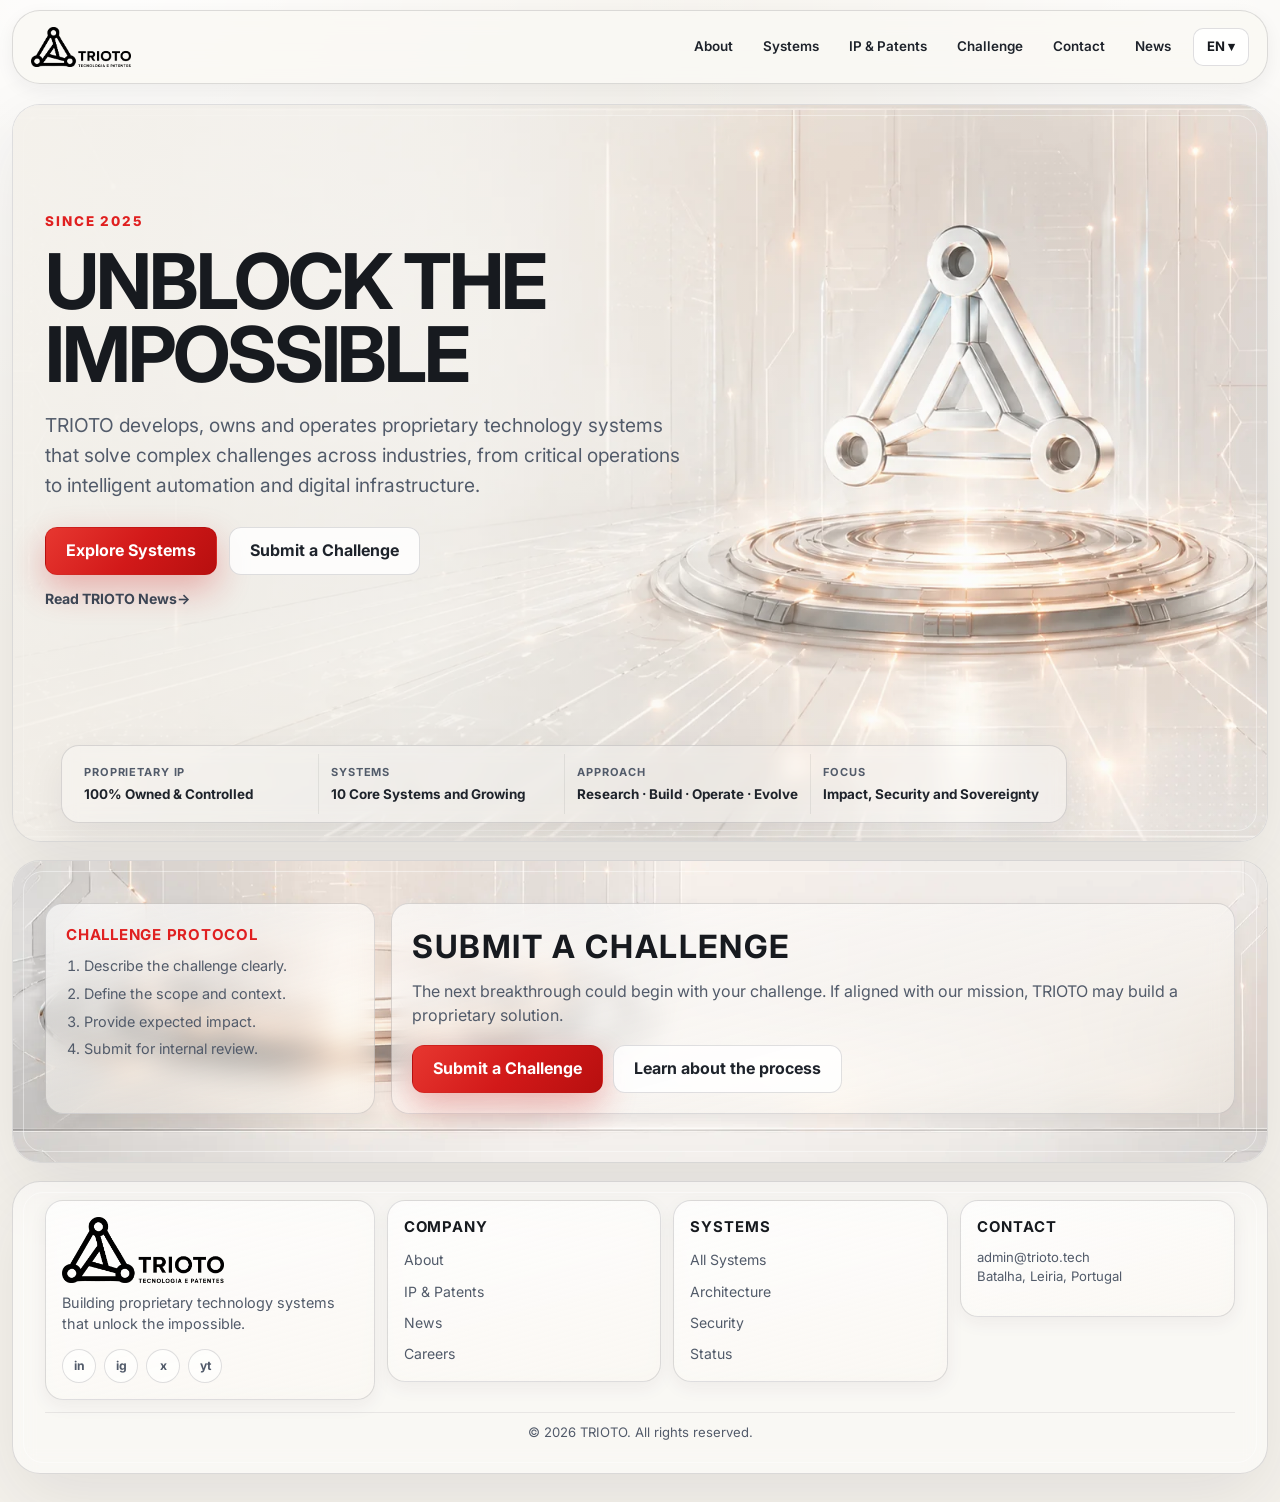
==== commit d7fcc3bc: "Remove ecosystem block from EN/PT landing pages" ====
--- a/index.html
+++ b/index.html
@@ -121,112 +121,6 @@
       </aside>
     </section>
 
-    <section class="section-shell ecosystem-section ecosystem-teaser" id="systems">
-      <div class="section-bg" aria-hidden="true"></div>
-      <div class="section-container">
-        <h2 class="section-heading reveal" data-reveal>The TRIOTO Ecosystem</h2>
-        <p class="section-subheading reveal" data-reveal>Integrated systems. Unified intelligence. Real-world impact.</p>
-
-        <div class="ecosystem-map reveal" data-reveal>
-          <div class="hex-slot" data-slot="crm">
-            <div class="hex-tile" aria-label="CRMPLUS coming soon link">
-              <img class="hex-logo" src="assets/logos-official/logo-crmplus-symbol.png" alt="CRMPLUS">
-              <p class="hex-title">CRMPLUS</p>
-              <p class="hex-subtitle">Advanced CRM Platform</p>
-              <span class="hex-chip">Coming Soon</span>
-            </div>
-          </div>
-
-          <div class="hex-slot" data-slot="apok">
-            <a class="hex-tile is-link" href="https://www.apokaliptika.com/" target="_blank" rel="noopener">
-              <img class="hex-logo" src="assets/logos-official/logo-apok-symbol.png" alt="APOK">
-              <p class="hex-title">APOK</p>
-              <p class="hex-subtitle">Crisis &amp; Resilience OS</p>
-              <span class="hex-chip">Live Platform</span>
-            </a>
-          </div>
-
-          <div class="hex-slot" data-slot="hybrid">
-            <div class="hex-tile" aria-label="Hybrid Plant coming soon link">
-              <img class="hex-logo" src="assets/logos-official/logo-hybridplant-symbol.png" alt="Hybrid Plant">
-              <p class="hex-title">Hybrid Plant</p>
-              <p class="hex-subtitle">PRM Platform</p>
-              <span class="hex-chip">In Development</span>
-            </div>
-          </div>
-
-          <div class="hex-slot" data-slot="tria">
-            <div class="hex-tile" aria-label="TRIA coming soon link">
-              <img class="hex-logo" src="assets/logos-official/logo-tria-symbol.png" alt="TRIA">
-              <p class="hex-title">TRIA</p>
-              <p class="hex-subtitle">Artificial Intelligence</p>
-              <span class="hex-chip">In Development</span>
-            </div>
-          </div>
-
-          <div class="hex-slot" data-slot="triobid">
-            <div class="hex-tile" aria-label="TRIOBID.COM coming soon link">
-              <img class="hex-logo" src="assets/logos-official/logo-triobid-symbol.png" alt="TRIOBID.COM">
-              <p class="hex-title">TRIOBID.COM</p>
-              <p class="hex-subtitle">Web Watcher by Measure</p>
-              <span class="hex-chip">In Development</span>
-            </div>
-          </div>
-
-          <div class="hex-slot" data-slot="simfe">
-            <div class="hex-tile" aria-label="SIMFE coming soon link">
-              <img class="hex-logo" src="assets/logos-official/logo-simfe-symbol.png" alt="SIMFE">
-              <p class="hex-title">SIMFE</p>
-              <p class="hex-subtitle">Execution Authorization</p>
-              <span class="hex-chip">Private Beta</span>
-            </div>
-          </div>
-
-          <div class="hex-slot" data-slot="homeflix">
-            <a class="hex-tile is-link" href="https://homeflix.im/" target="_blank" rel="noopener">
-              <img class="hex-logo" src="assets/logos-official/logo-homeflix-symbol.png" alt="homeflix.im">
-              <p class="hex-title">homeflix.im</p>
-              <p class="hex-subtitle">Real Estate Copilot</p>
-              <span class="hex-chip">Field-Tested</span>
-            </a>
-          </div>
-
-          <div class="hex-slot" data-slot="gem">
-            <div class="hex-tile" aria-label="GEM coming soon link">
-              <img class="hex-logo" src="assets/logos-official/logo-gem-symbol.png" alt="GEM">
-              <p class="hex-title">GEM</p>
-              <p class="hex-subtitle">Diamond Expert Assistant</p>
-              <span class="hex-chip">In Development</span>
-            </div>
-          </div>
-
-          <div class="hex-slot" data-slot="triot">
-            <div class="hex-tile" aria-label="TR.IOT coming soon link">
-              <img class="hex-logo" src="assets/logos-official/logo-triot-symbol.png" alt="TR.IOT">
-              <p class="hex-title">TR.IOT</p>
-              <p class="hex-subtitle">Operational IoT Platform</p>
-              <span class="hex-chip">Internal Architecture</span>
-            </div>
-          </div>
-
-          <div class="hex-slot" data-slot="trigoritmo">
-            <div class="hex-tile" aria-label="TRIGORITMO coming soon link">
-              <img class="hex-logo" src="assets/logos-official/logo-trigoritmo-symbol.png" alt="TRIGORITMO">
-              <p class="hex-title">TRIGORITMO</p>
-              <p class="hex-subtitle">Digital Media Architecture</p>
-              <span class="hex-chip">In Development</span>
-            </div>
-          </div>
-
-          <div class="hex-slot" data-slot="trioto">
-            <a class="hex-tile center is-link" href="index.html" aria-label="TRIOTO Home">
-              <img class="hex-logo" src="assets/logo-trioto-vertical-official-black.png" alt="TRIOTO official logo">
-            </a>
-          </div>
-        </div>
-      </div>
-    </section>
-
     <section class="section-shell cta-section" id="challenge">
       <div class="section-bg" aria-hidden="true"></div>
       <div class="section-container challenge-grid">
